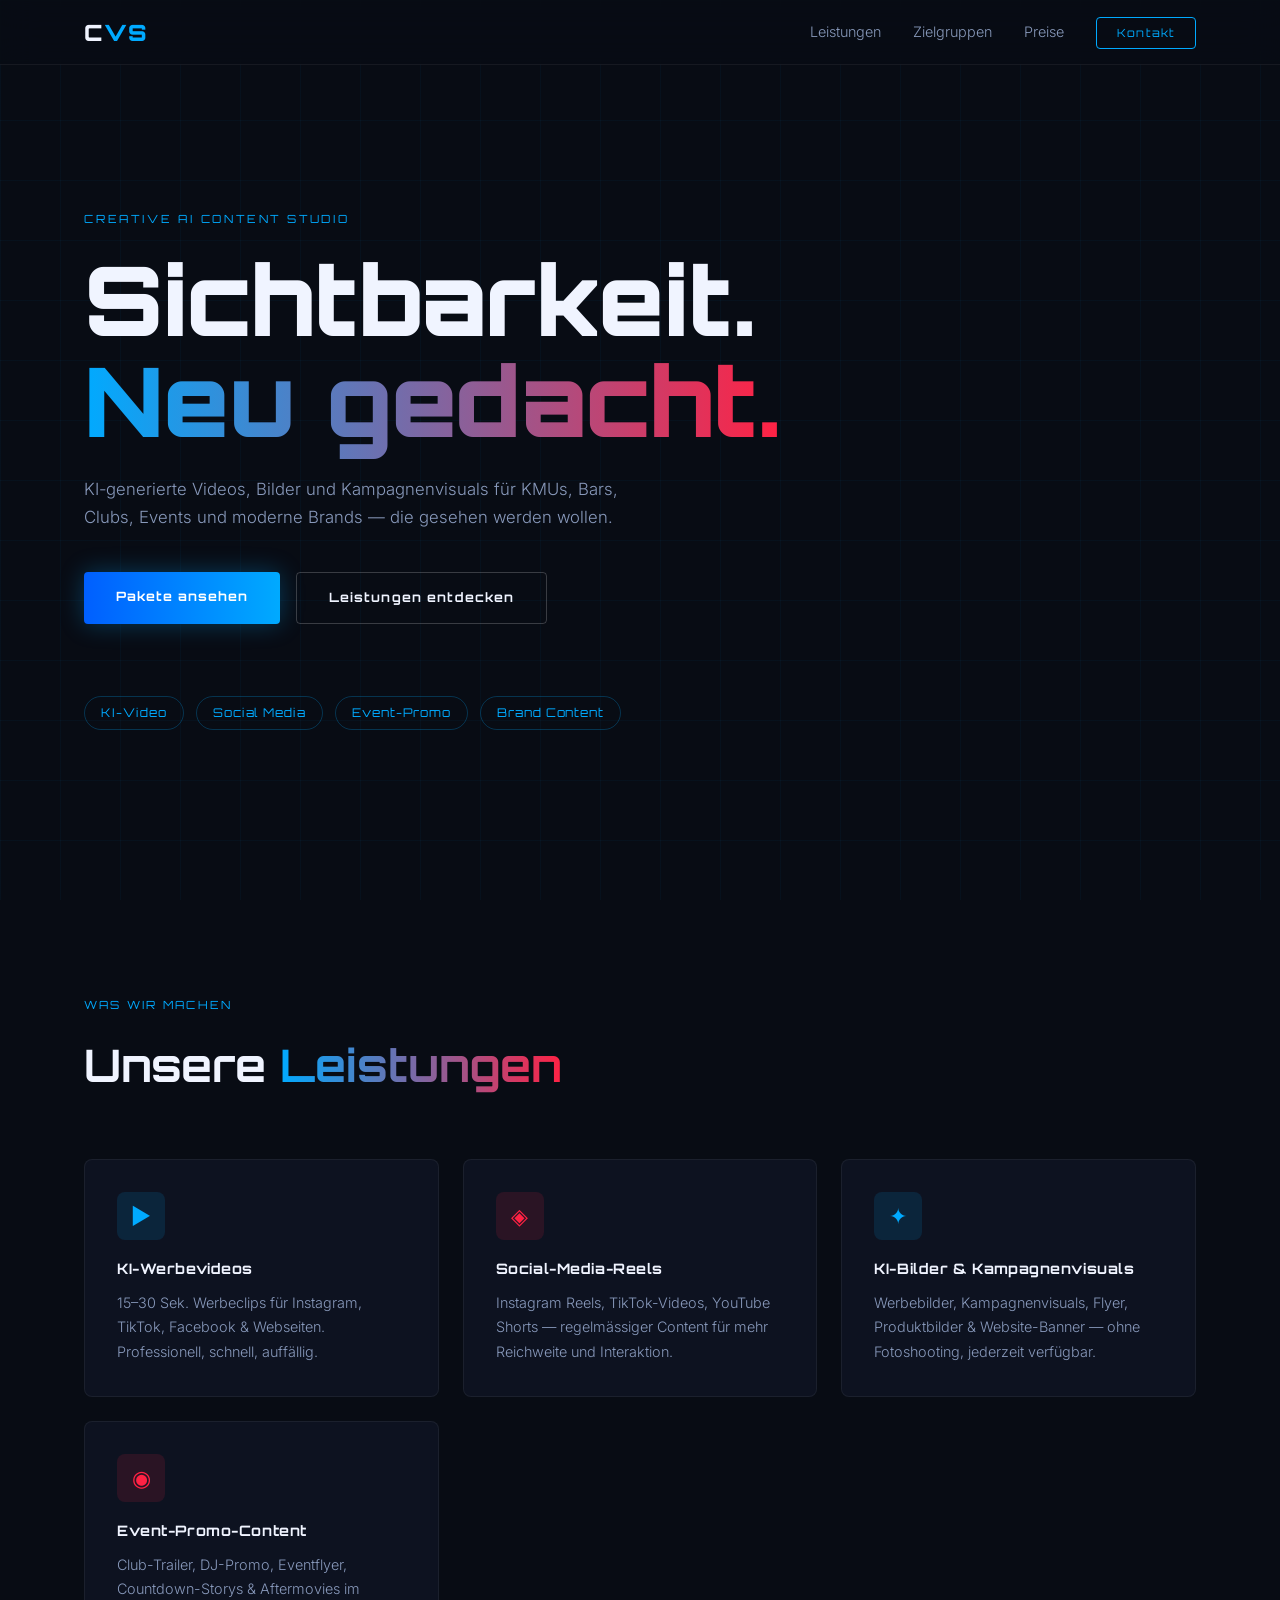
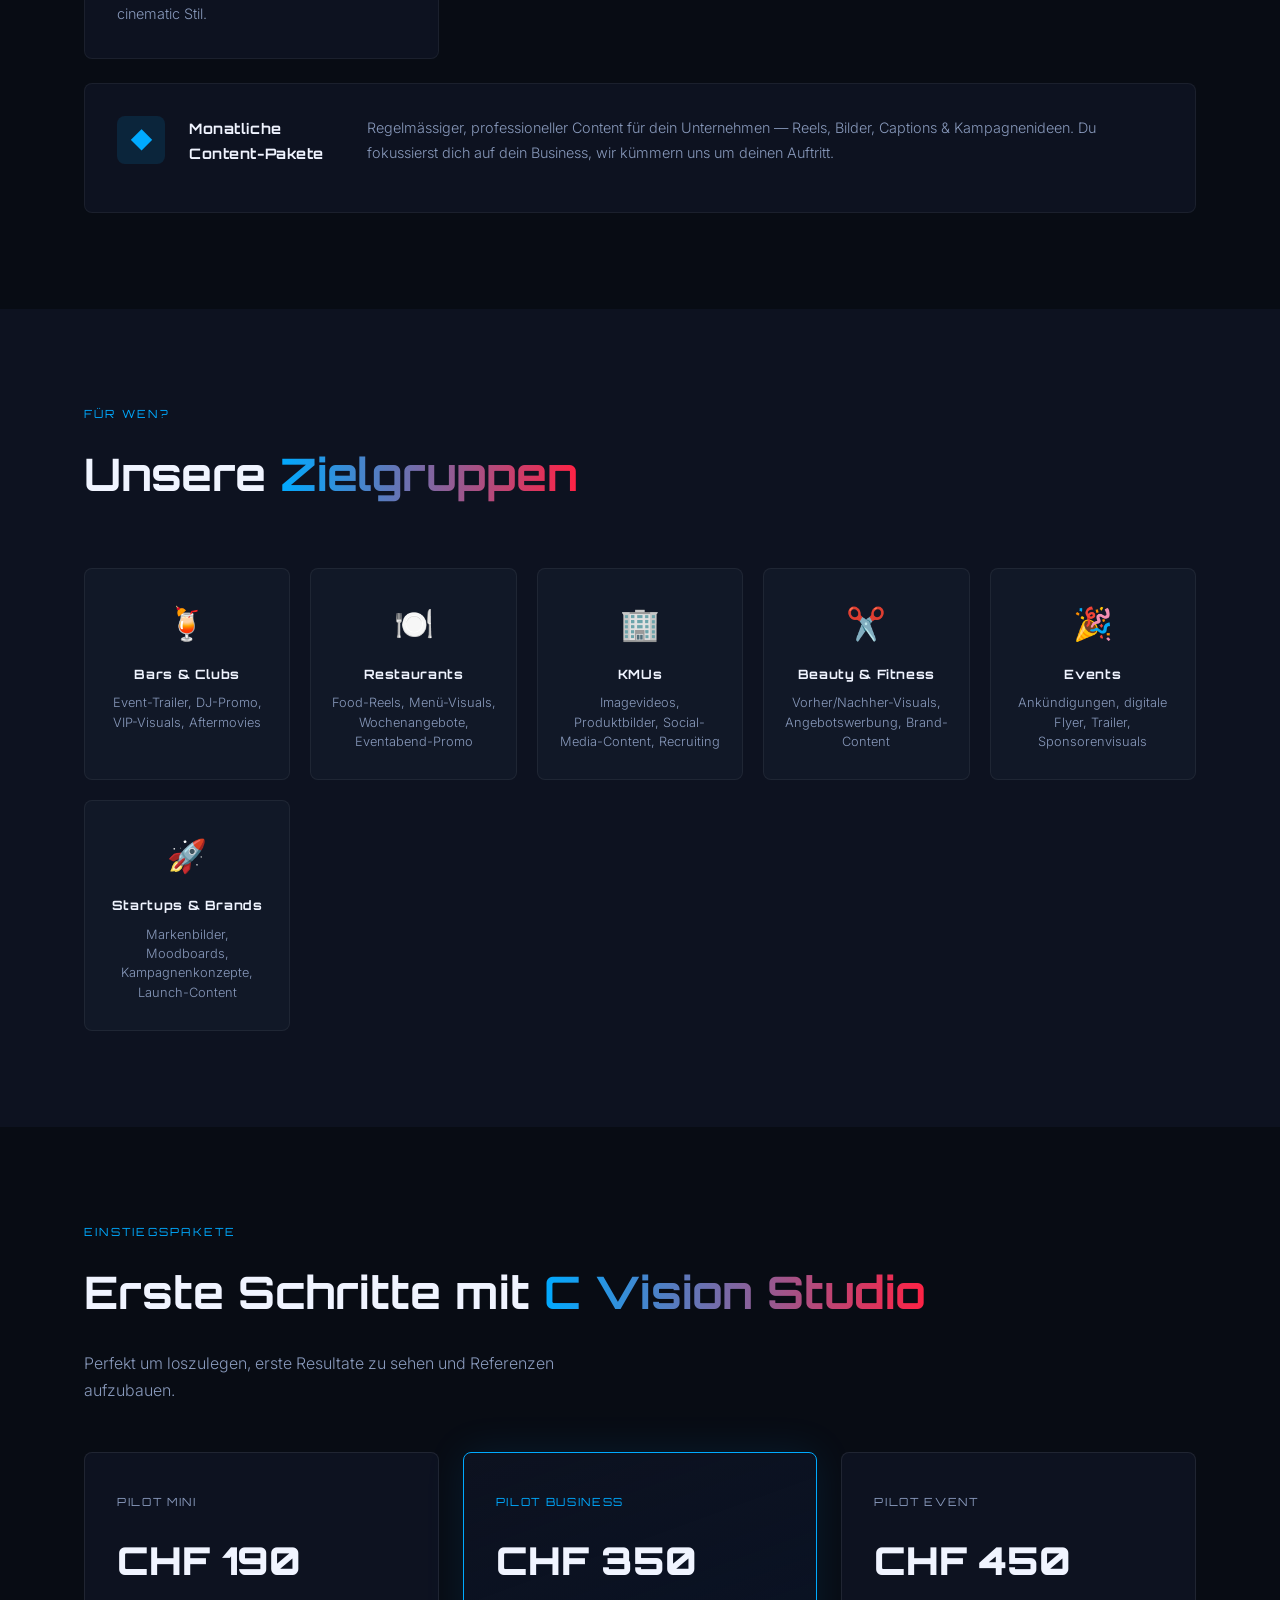
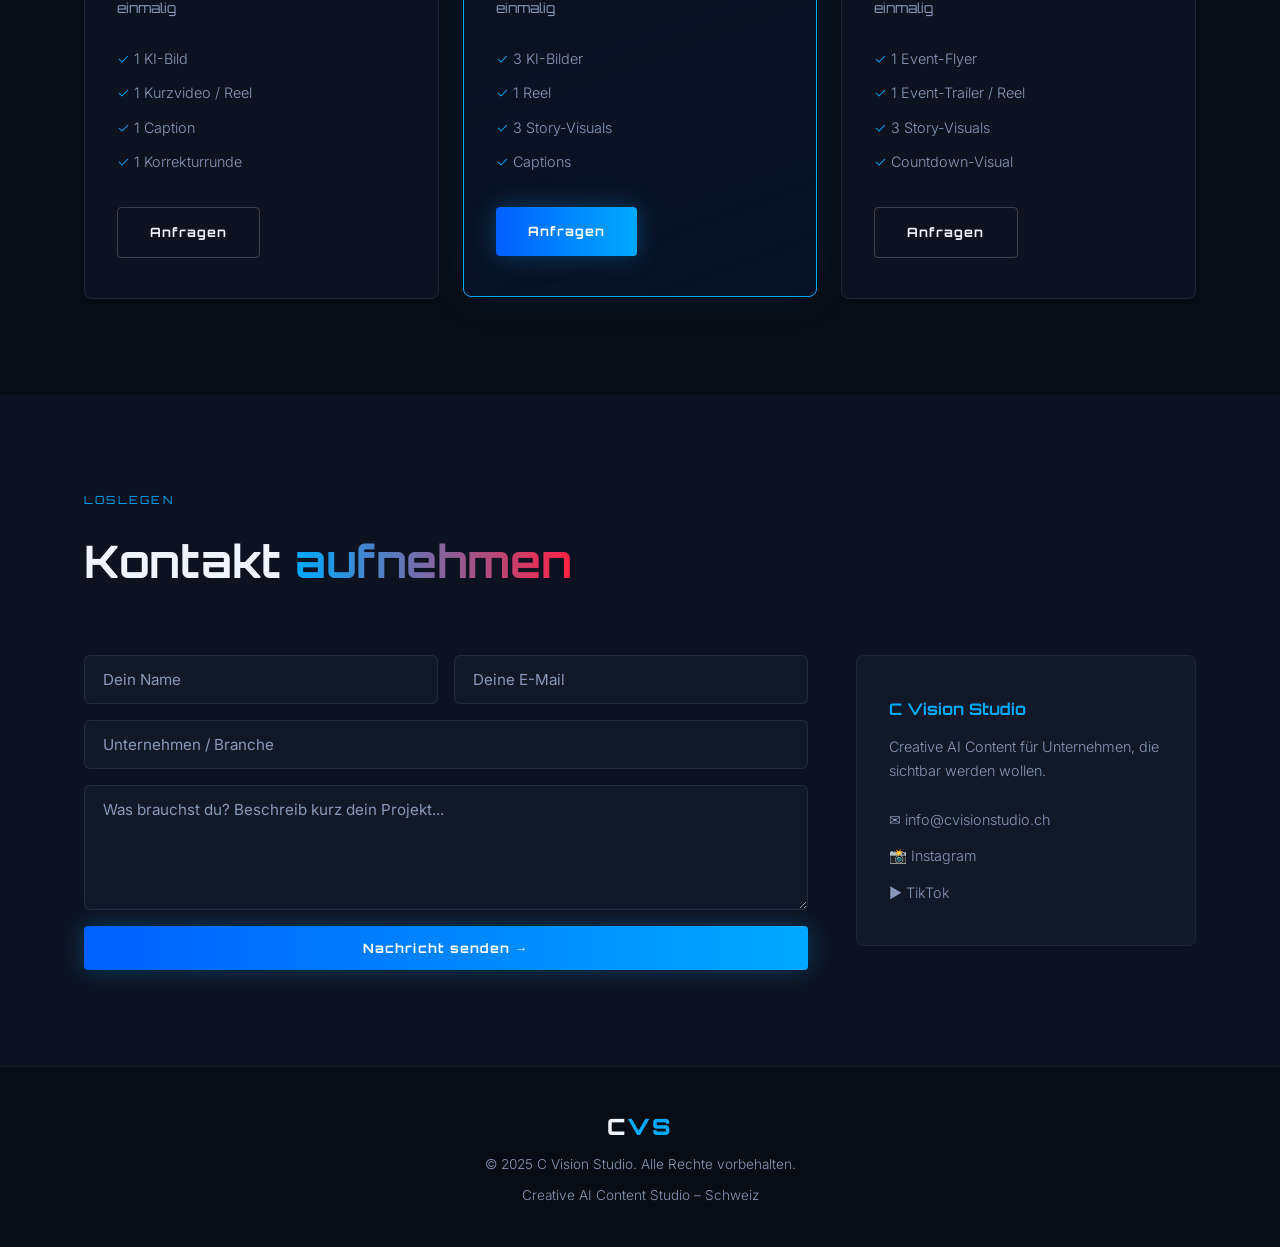
==== index.html @ dd986da6 "feat: vollstaendige Preis- und Leistungsseite hinzugefuegt" ====
<!DOCTYPE html>
<html lang="de">
<head>
  <meta charset="UTF-8" />
  <meta name="viewport" content="width=device-width, initial-scale=1.0" />
  <title>C Vision Studio – Creative AI Content</title>
  <link rel="preconnect" href="https://fonts.googleapis.com" />
  <link href="https://fonts.googleapis.com/css2?family=Orbitron:wght@400;700;900&family=Inter:wght@300;400;600&display=swap" rel="stylesheet" />
  <link rel="stylesheet" href="style.css" />
</head>
<body>

  <!-- NAV -->
  <nav class="nav">
    <div class="nav-inner">
      <a href="#" class="logo">C<span class="logo-accent">VS</span></a>
      <ul class="nav-links">
        <li><a href="#leistungen">Leistungen</a></li>
        <li><a href="#zielgruppen">Zielgruppen</a></li>
        <li><a href="preise.html">Preise</a></li>
        <li><a href="#kontakt" class="btn-nav">Kontakt</a></li>
      </ul>
      <button class="burger" id="burger">&#9776;</button>
    </div>
  </nav>

  <!-- HERO -->
  <section class="hero">
    <div class="hero-grid"></div>
    <div class="hero-content">
      <p class="hero-tag">Creative AI Content Studio</p>
      <h1 class="hero-title">
        Sichtbarkeit.<br />
        <span class="gradient-text">Neu gedacht.</span>
      </h1>
      <p class="hero-sub">
        KI-generierte Videos, Bilder und Kampagnenvisuals für KMUs, Bars, Clubs,
        Events und moderne Brands — die gesehen werden wollen.
      </p>
      <div class="hero-cta">
        <a href="#pakete" class="btn btn-primary">Pakete ansehen</a>
        <a href="#leistungen" class="btn btn-outline">Leistungen entdecken</a>
      </div>
    </div>
    <div class="hero-badges">
      <span class="badge">KI-Video</span>
      <span class="badge">Social Media</span>
      <span class="badge">Event-Promo</span>
      <span class="badge">Brand Content</span>
    </div>
  </section>

  <!-- LEISTUNGEN -->
  <section class="section" id="leistungen">
    <div class="container">
      <p class="section-tag">Was wir machen</p>
      <h2 class="section-title">Unsere <span class="gradient-text">Leistungen</span></h2>
      <div class="services-grid">

        <div class="card">
          <div class="card-icon icon-blue">▶</div>
          <h3>KI-Werbevideos</h3>
          <p>15–30 Sek. Werbeclips für Instagram, TikTok, Facebook & Webseiten. Professionell, schnell, auffällig.</p>
        </div>

        <div class="card">
          <div class="card-icon icon-red">◈</div>
          <h3>Social-Media-Reels</h3>
          <p>Instagram Reels, TikTok-Videos, YouTube Shorts — regelmässiger Content für mehr Reichweite und Interaktion.</p>
        </div>

        <div class="card">
          <div class="card-icon icon-blue">✦</div>
          <h3>KI-Bilder & Kampagnenvisuals</h3>
          <p>Werbebilder, Kampagnenvisuals, Flyer, Produktbilder & Website-Banner — ohne Fotoshooting, jederzeit verfügbar.</p>
        </div>

        <div class="card">
          <div class="card-icon icon-red">◉</div>
          <h3>Event-Promo-Content</h3>
          <p>Club-Trailer, DJ-Promo, Eventflyer, Countdown-Storys & Aftermovies im cinematic Stil.</p>
        </div>

        <div class="card card-wide">
          <div class="card-icon icon-blue">◆</div>
          <h3>Monatliche Content-Pakete</h3>
          <p>Regelmässiger, professioneller Content für dein Unternehmen — Reels, Bilder, Captions & Kampagnenideen. Du fokussierst dich auf dein Business, wir kümmern uns um deinen Auftritt.</p>
        </div>

      </div>
    </div>
  </section>

  <!-- ZIELGRUPPEN -->
  <section class="section section-dark" id="zielgruppen">
    <div class="container">
      <p class="section-tag">Für wen?</p>
      <h2 class="section-title">Unsere <span class="gradient-text">Zielgruppen</span></h2>
      <div class="target-grid">
        <div class="target-card">
          <span class="target-icon">🍹</span>
          <h4>Bars & Clubs</h4>
          <p>Event-Trailer, DJ-Promo, VIP-Visuals, Aftermovies</p>
        </div>
        <div class="target-card">
          <span class="target-icon">🍽️</span>
          <h4>Restaurants</h4>
          <p>Food-Reels, Menü-Visuals, Wochenangebote, Eventabend-Promo</p>
        </div>
        <div class="target-card">
          <span class="target-icon">🏢</span>
          <h4>KMUs</h4>
          <p>Imagevideos, Produktbilder, Social-Media-Content, Recruiting</p>
        </div>
        <div class="target-card">
          <span class="target-icon">✂️</span>
          <h4>Beauty & Fitness</h4>
          <p>Vorher/Nachher-Visuals, Angebotswerbung, Brand-Content</p>
        </div>
        <div class="target-card">
          <span class="target-icon">🎉</span>
          <h4>Events</h4>
          <p>Ankündigungen, digitale Flyer, Trailer, Sponsorenvisuals</p>
        </div>
        <div class="target-card">
          <span class="target-icon">🚀</span>
          <h4>Startups & Brands</h4>
          <p>Markenbilder, Moodboards, Kampagnenkonzepte, Launch-Content</p>
        </div>
      </div>
    </div>
  </section>

  <!-- PAKETE -->
  <section class="section" id="pakete">
    <div class="container">
      <p class="section-tag">Einstiegspakete</p>
      <h2 class="section-title">Erste Schritte mit <span class="gradient-text">C Vision Studio</span></h2>
      <p class="section-sub">Perfekt um loszulegen, erste Resultate zu sehen und Referenzen aufzubauen.</p>
      <div class="pricing-grid">

        <div class="pricing-card">
          <div class="pricing-tag">Pilot Mini</div>
          <div class="pricing-price">CHF 190<span>einmalig</span></div>
          <ul>
            <li>✓ 1 KI-Bild</li>
            <li>✓ 1 Kurzvideo / Reel</li>
            <li>✓ 1 Caption</li>
            <li>✓ 1 Korrekturrunde</li>
          </ul>
          <a href="#kontakt" class="btn btn-outline">Anfragen</a>
        </div>

        <div class="pricing-card pricing-featured">
          <div class="pricing-tag tag-accent">Pilot Business</div>
          <div class="pricing-price">CHF 350<span>einmalig</span></div>
          <ul>
            <li>✓ 3 KI-Bilder</li>
            <li>✓ 1 Reel</li>
            <li>✓ 3 Story-Visuals</li>
            <li>✓ Captions</li>
          </ul>
          <a href="#kontakt" class="btn btn-primary">Anfragen</a>
        </div>

        <div class="pricing-card">
          <div class="pricing-tag">Pilot Event</div>
          <div class="pricing-price">CHF 450<span>einmalig</span></div>
          <ul>
            <li>✓ 1 Event-Flyer</li>
            <li>✓ 1 Event-Trailer / Reel</li>
            <li>✓ 3 Story-Visuals</li>
            <li>✓ Countdown-Visual</li>
          </ul>
          <a href="#kontakt" class="btn btn-outline">Anfragen</a>
        </div>

      </div>
    </div>
  </section>

  <!-- KONTAKT -->
  <section class="section section-dark" id="kontakt">
    <div class="container">
      <p class="section-tag">Loslegen</p>
      <h2 class="section-title">Kontakt <span class="gradient-text">aufnehmen</span></h2>
      <div class="contact-box">
        <form class="contact-form" onsubmit="handleForm(event)">
          <div class="form-row">
            <input type="text" placeholder="Dein Name" required />
            <input type="email" placeholder="Deine E-Mail" required />
          </div>
          <input type="text" placeholder="Unternehmen / Branche" />
          <textarea placeholder="Was brauchst du? Beschreib kurz dein Projekt..." rows="5" required></textarea>
          <button type="submit" class="btn btn-primary">Nachricht senden →</button>
        </form>
        <div class="contact-info">
          <h4>C Vision Studio</h4>
          <p>Creative AI Content für Unternehmen, die sichtbar werden wollen.</p>
          <div class="contact-links">
            <a href="mailto:info@cvisionstudio.ch">✉ info@cvisionstudio.ch</a>
            <a href="#">📸 Instagram</a>
            <a href="#">▶ TikTok</a>
          </div>
        </div>
      </div>
    </div>
  </section>

  <!-- FOOTER -->
  <footer class="footer">
    <div class="container footer-inner">
      <span class="logo">C<span class="logo-accent">VS</span></span>
      <p>© 2025 C Vision Studio. Alle Rechte vorbehalten.</p>
      <p class="footer-sub">Creative AI Content Studio – Schweiz</p>
    </div>
  </footer>

  <script>
    // Mobile menu
    document.getElementById('burger').addEventListener('click', () => {
      document.querySelector('.nav-links').classList.toggle('open');
    });
    // Form
    function handleForm(e) {
      e.preventDefault();
      alert('Nachricht gesendet! Wir melden uns bald.');
      e.target.reset();
    }
    // Scroll reveal
    const observer = new IntersectionObserver((entries) => {
      entries.forEach(e => { if (e.isIntersecting) e.target.classList.add('visible'); });
    }, { threshold: 0.1 });
    document.querySelectorAll('.card, .target-card, .pricing-card').forEach(el => {
      el.classList.add('reveal');
      observer.observe(el);
    });
  </script>

</body>
</html>
---- style.css ----
/* ===========================
   C Vision Studio – style.css
   Futuristic | Blue/White + Black/Red
   =========================== */

*, *::before, *::after { box-sizing: border-box; margin: 0; padding: 0; }

:root {
  --blue:    #0af;
  --blue2:   #005fff;
  --red:     #ff2244;
  --red2:    #ff6600;
  --dark:    #080c14;
  --dark2:   #0d1220;
  --dark3:   #111827;
  --white:   #f0f4ff;
  --gray:    #8899bb;
  --font-display: 'Orbitron', sans-serif;
  --font-body:    'Inter', sans-serif;
}

html { scroll-behavior: smooth; }

body {
  background: var(--dark);
  color: var(--white);
  font-family: var(--font-body);
  font-weight: 300;
  line-height: 1.7;
  overflow-x: hidden;
}

/* ---- UTILITIES ---- */
.container { max-width: 1160px; margin: 0 auto; padding: 0 24px; }

.gradient-text {
  background: linear-gradient(90deg, var(--blue), var(--red));
  -webkit-background-clip: text;
  -webkit-text-fill-color: transparent;
  background-clip: text;
}

.section { padding: 96px 0; }
.section-dark { background: var(--dark2); }

.section-tag {
  font-family: var(--font-display);
  font-size: .7rem;
  letter-spacing: .2em;
  text-transform: uppercase;
  color: var(--blue);
  margin-bottom: 12px;
}

.section-title {
  font-family: var(--font-display);
  font-size: clamp(1.8rem, 4vw, 2.8rem);
  font-weight: 700;
  margin-bottom: 56px;
}

/* ---- BUTTONS ---- */
.btn {
  display: inline-block;
  padding: 14px 32px;
  border-radius: 4px;
  font-family: var(--font-display);
  font-size: .8rem;
  font-weight: 700;
  letter-spacing: .08em;
  text-decoration: none;
  transition: all .2s;
  cursor: pointer;
  border: none;
}

.btn-primary {
  background: linear-gradient(90deg, var(--blue2), var(--blue));
  color: #fff;
  box-shadow: 0 0 24px rgba(0,170,255,.3);
}
.btn-primary:hover { box-shadow: 0 0 40px rgba(0,170,255,.6); transform: translateY(-2px); }

.btn-outline {
  background: transparent;
  color: var(--white);
  border: 1px solid rgba(255,255,255,.2);
}
.btn-outline:hover { border-color: var(--blue); color: var(--blue); }

/* ---- NAV ---- */
.nav {
  position: fixed;
  top: 0; left: 0; right: 0;
  z-index: 100;
  background: rgba(8,12,20,.85);
  backdrop-filter: blur(16px);
  border-bottom: 1px solid rgba(255,255,255,.06);
}

.nav-inner {
  max-width: 1160px;
  margin: 0 auto;
  padding: 0 24px;
  height: 64px;
  display: flex;
  align-items: center;
  justify-content: space-between;
}

.logo {
  font-family: var(--font-display);
  font-size: 1.4rem;
  font-weight: 900;
  color: var(--white);
  text-decoration: none;
  letter-spacing: .1em;
}
.logo-accent { color: var(--blue); }

.nav-links {
  display: flex;
  gap: 32px;
  list-style: none;
  align-items: center;
}

.nav-links a {
  color: var(--gray);
  text-decoration: none;
  font-size: .9rem;
  transition: color .2s;
}
.nav-links a:hover { color: var(--white); }

.btn-nav {
  padding: 8px 20px;
  border: 1px solid var(--blue);
  border-radius: 4px;
  color: var(--blue) !important;
  font-family: var(--font-display);
  font-size: .7rem !important;
  letter-spacing: .1em;
}
.btn-nav:hover { background: var(--blue); color: var(--dark) !important; }

.burger {
  display: none;
  background: none;
  border: none;
  color: var(--white);
  font-size: 1.4rem;
  cursor: pointer;
}

/* ---- HERO ---- */
.hero {
  min-height: 100vh;
  display: flex;
  flex-direction: column;
  justify-content: center;
  padding: 120px 24px 80px;
  position: relative;
  overflow: hidden;
  max-width: 1160px;
  margin: 0 auto;
}

.hero-grid {
  position: fixed;
  inset: 0;
  background-image:
    linear-gradient(rgba(0,170,255,.04) 1px, transparent 1px),
    linear-gradient(90deg, rgba(0,170,255,.04) 1px, transparent 1px);
  background-size: 60px 60px;
  pointer-events: none;
  z-index: -1;
}

.hero-tag {
  font-family: var(--font-display);
  font-size: .7rem;
  letter-spacing: .25em;
  text-transform: uppercase;
  color: var(--blue);
  margin-bottom: 20px;
}

.hero-title {
  font-family: var(--font-display);
  font-size: clamp(2.8rem, 8vw, 6rem);
  font-weight: 900;
  line-height: 1.05;
  margin-bottom: 24px;
}

.hero-sub {
  max-width: 580px;
  color: var(--gray);
  font-size: 1.05rem;
  margin-bottom: 40px;
}

.hero-cta { display: flex; gap: 16px; flex-wrap: wrap; }

.hero-badges {
  display: flex;
  gap: 12px;
  flex-wrap: wrap;
  margin-top: 72px;
}

.badge {
  padding: 6px 16px;
  border: 1px solid rgba(0,170,255,.25);
  border-radius: 999px;
  font-size: .75rem;
  font-family: var(--font-display);
  color: var(--blue);
  letter-spacing: .08em;
}

/* ---- SERVICES ---- */
.services-grid {
  display: grid;
  grid-template-columns: repeat(auto-fit, minmax(300px, 1fr));
  gap: 24px;
}

.card {
  background: var(--dark2);
  border: 1px solid rgba(255,255,255,.06);
  border-radius: 8px;
  padding: 32px;
  transition: border-color .2s, transform .2s;
}
.card:hover { border-color: var(--blue); transform: translateY(-4px); }

.card-icon {
  font-size: 1.4rem;
  margin-bottom: 16px;
  width: 48px;
  height: 48px;
  display: flex;
  align-items: center;
  justify-content: center;
  border-radius: 8px;
}
.icon-blue { background: rgba(0,170,255,.12); color: var(--blue); }
.icon-red  { background: rgba(255,34,68,.12);  color: var(--red); }

.card h3 {
  font-family: var(--font-display);
  font-size: .9rem;
  font-weight: 700;
  margin-bottom: 10px;
  letter-spacing: .04em;
}
.card p { color: var(--gray); font-size: .9rem; }

.card-wide {
  grid-column: 1 / -1;
  display: flex;
  align-items: flex-start;
  gap: 24px;
}
.card-wide .card-icon { flex-shrink: 0; }
@media (max-width: 600px) { .card-wide { flex-direction: column; } }

/* ---- TARGETS ---- */
.target-grid {
  display: grid;
  grid-template-columns: repeat(auto-fit, minmax(180px, 1fr));
  gap: 20px;
}

.target-card {
  background: var(--dark3);
  border: 1px solid rgba(255,255,255,.06);
  border-radius: 8px;
  padding: 28px 20px;
  text-align: center;
  transition: border-color .2s, transform .2s;
}
.target-card:hover { border-color: var(--red); transform: translateY(-4px); }

.target-icon { font-size: 2rem; display: block; margin-bottom: 12px; }

.target-card h4 {
  font-family: var(--font-display);
  font-size: .8rem;
  font-weight: 700;
  margin-bottom: 8px;
  letter-spacing: .05em;
}
.target-card p { color: var(--gray); font-size: .8rem; line-height: 1.5; }

/* ---- PRICING ---- */
.pricing-grid {
  display: grid;
  grid-template-columns: repeat(auto-fit, minmax(280px, 1fr));
  gap: 24px;
  align-items: start;
}

.pricing-card {
  background: var(--dark2);
  border: 1px solid rgba(255,255,255,.08);
  border-radius: 8px;
  padding: 40px 32px;
  transition: transform .2s;
}
.pricing-card:hover { transform: translateY(-4px); }

.pricing-featured {
  border-color: var(--blue);
  background: linear-gradient(160deg, var(--dark2), rgba(0,95,255,.08));
  box-shadow: 0 0 40px rgba(0,170,255,.1);
}

.pricing-tag {
  font-family: var(--font-display);
  font-size: .7rem;
  letter-spacing: .15em;
  text-transform: uppercase;
  color: var(--gray);
  margin-bottom: 16px;
}
.tag-accent { color: var(--blue); }

.pricing-price {
  font-family: var(--font-display);
  font-size: 2.4rem;
  font-weight: 900;
  margin-bottom: 28px;
  color: var(--white);
}
.pricing-price span { font-size: .85rem; color: var(--gray); font-weight: 300; display: block; margin-top: 2px; }

.section-sub { color: var(--gray); font-size: 1rem; margin-top: -36px; margin-bottom: 48px; max-width: 520px; }

.pricing-card ul {
  list-style: none;
  margin-bottom: 32px;
  display: flex;
  flex-direction: column;
  gap: 10px;
}
.pricing-card ul li { font-size: .9rem; color: var(--gray); }
.pricing-card ul li::first-letter { color: var(--blue); }

/* ---- CONTACT ---- */
.contact-box {
  display: grid;
  grid-template-columns: 1fr 340px;
  gap: 48px;
  align-items: start;
}

.contact-form { display: flex; flex-direction: column; gap: 16px; }

.form-row { display: grid; grid-template-columns: 1fr 1fr; gap: 16px; }

.contact-form input,
.contact-form textarea {
  background: var(--dark3);
  border: 1px solid rgba(255,255,255,.08);
  border-radius: 6px;
  padding: 14px 18px;
  color: var(--white);
  font-family: var(--font-body);
  font-size: .95rem;
  outline: none;
  transition: border-color .2s;
  resize: vertical;
}
.contact-form input:focus,
.contact-form textarea:focus { border-color: var(--blue); }
.contact-form input::placeholder,
.contact-form textarea::placeholder { color: var(--gray); }

.contact-info { padding: 40px 32px; background: var(--dark3); border-radius: 8px; border: 1px solid rgba(255,255,255,.06); }
.contact-info h4 { font-family: var(--font-display); font-size: 1rem; margin-bottom: 12px; color: var(--blue); }
.contact-info p { color: var(--gray); font-size: .9rem; margin-bottom: 24px; }

.contact-links { display: flex; flex-direction: column; gap: 12px; }
.contact-links a {
  color: var(--gray);
  text-decoration: none;
  font-size: .9rem;
  transition: color .2s;
}
.contact-links a:hover { color: var(--blue); }

/* ---- FOOTER ---- */
.footer {
  border-top: 1px solid rgba(255,255,255,.06);
  padding: 40px 24px;
  text-align: center;
}
.footer-inner { display: flex; flex-direction: column; align-items: center; gap: 8px; }
.footer p { color: var(--gray); font-size: .85rem; }
.footer-sub { font-size: .75rem; color: rgba(136,153,187,.5); }

/* ---- REVEAL ANIMATION ---- */
.reveal { opacity: 0; transform: translateY(24px); transition: opacity .5s, transform .5s; }
.reveal.visible { opacity: 1; transform: none; }

/* ---- RESPONSIVE ---- */
@media (max-width: 768px) {
  .nav-links {
    display: none;
    position: absolute;
    top: 64px; left: 0; right: 0;
    background: var(--dark2);
    flex-direction: column;
    padding: 24px;
    gap: 20px;
    border-bottom: 1px solid rgba(255,255,255,.06);
  }
  .nav-links.open { display: flex; }
  .burger { display: block; }
  .contact-box { grid-template-columns: 1fr; }
  .form-row { grid-template-columns: 1fr; }
  .hero-cta { flex-direction: column; }
}
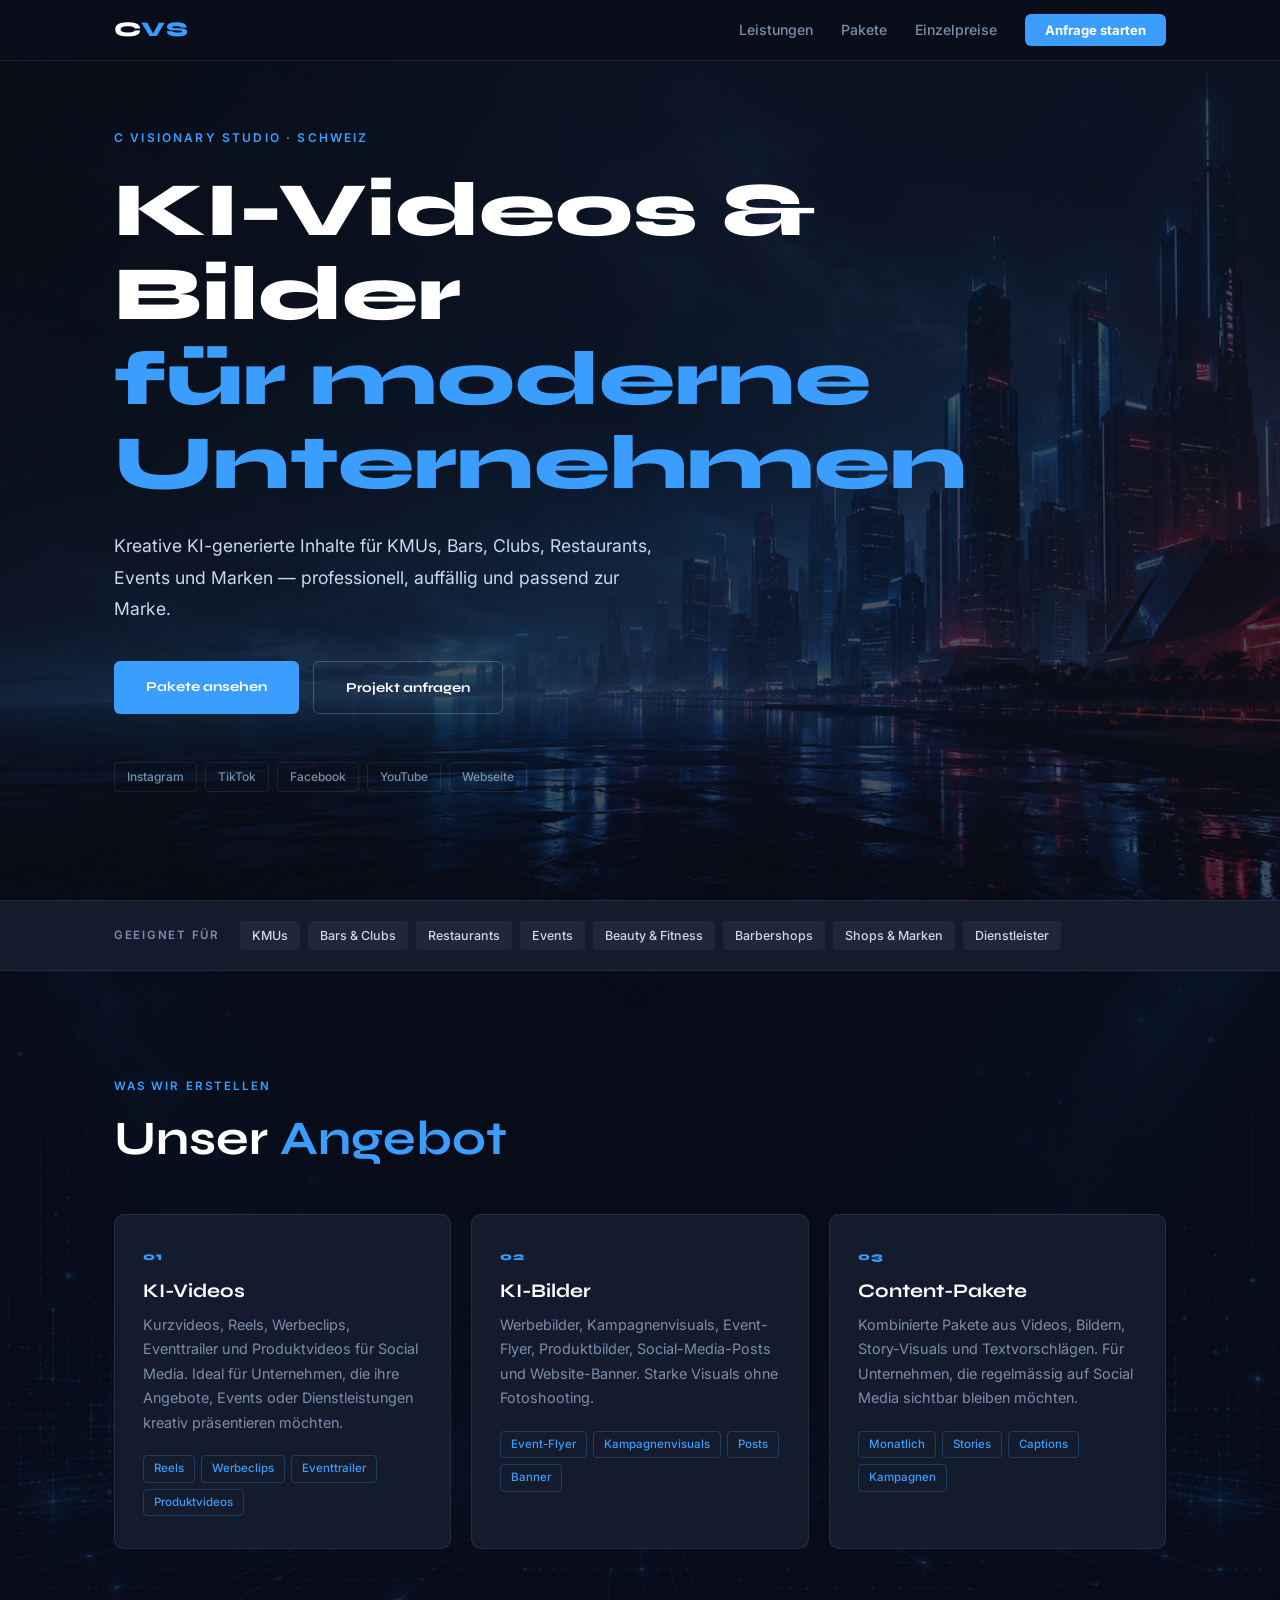
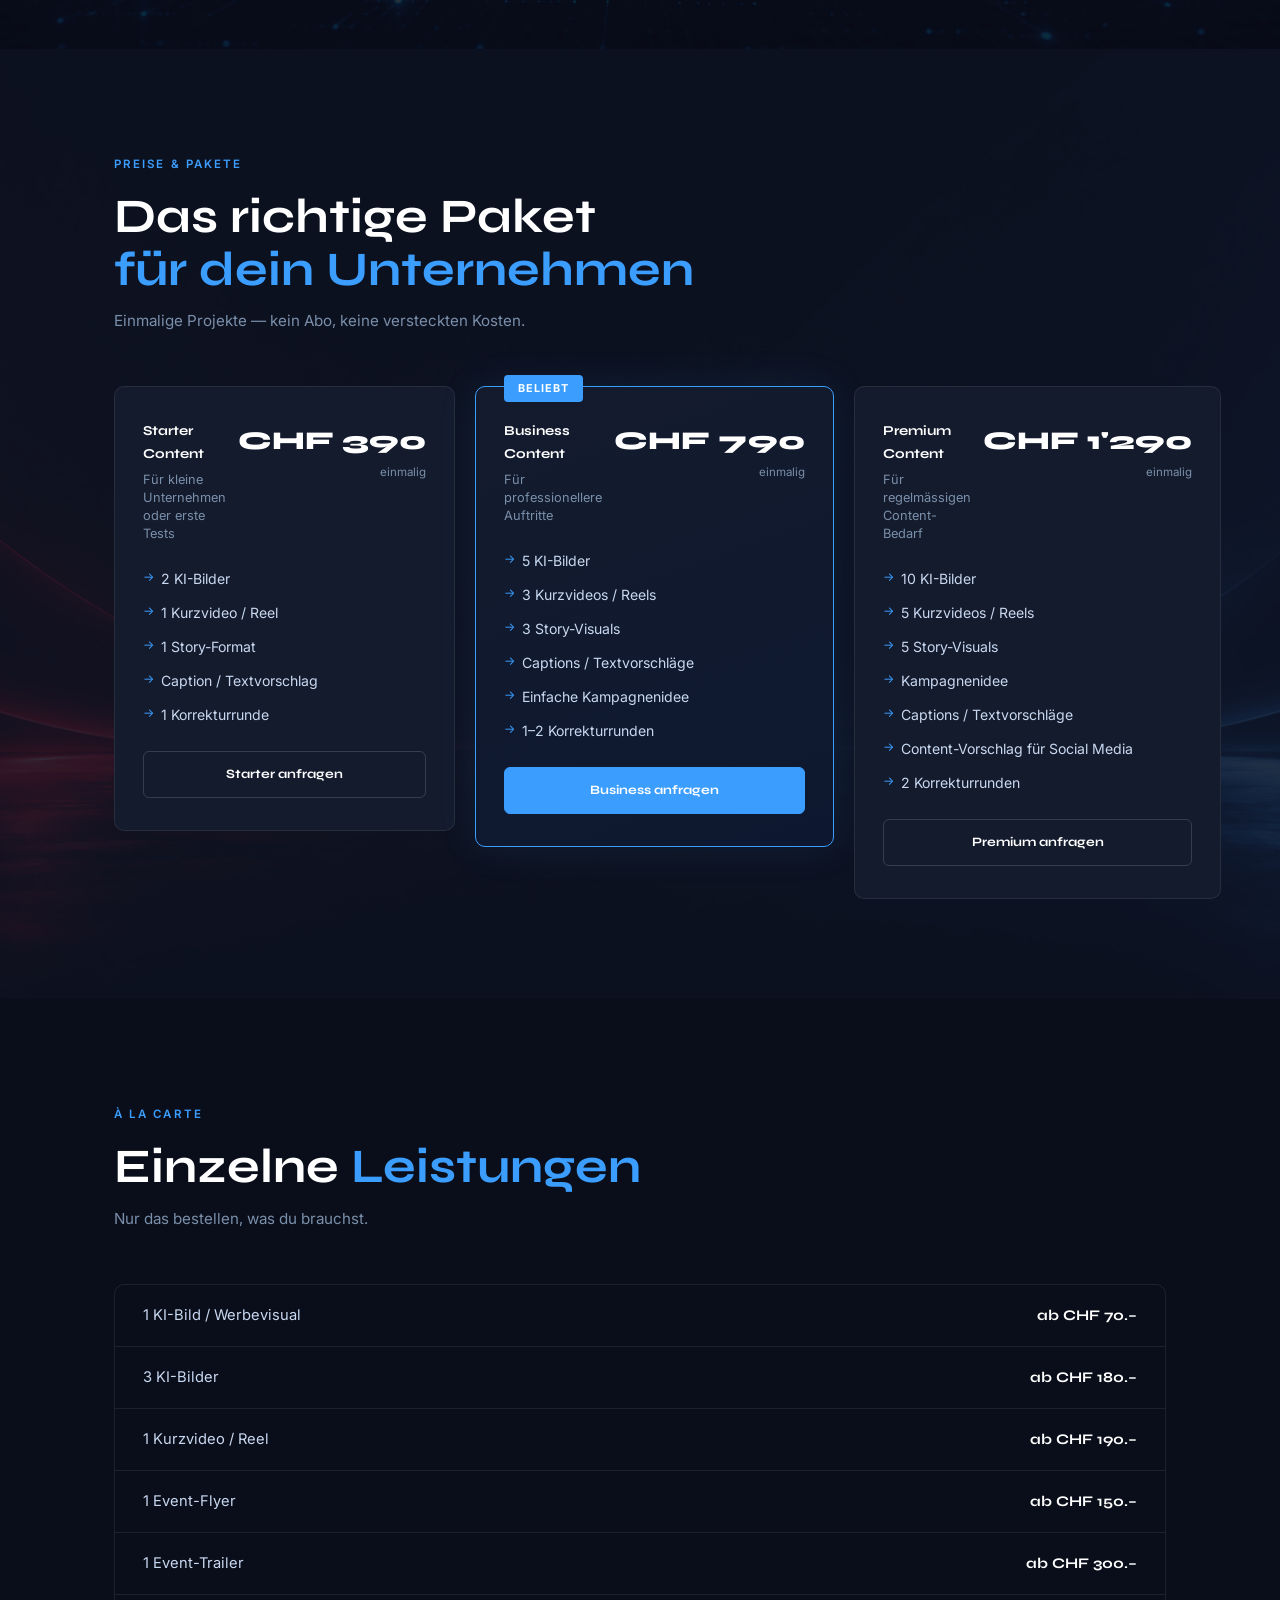
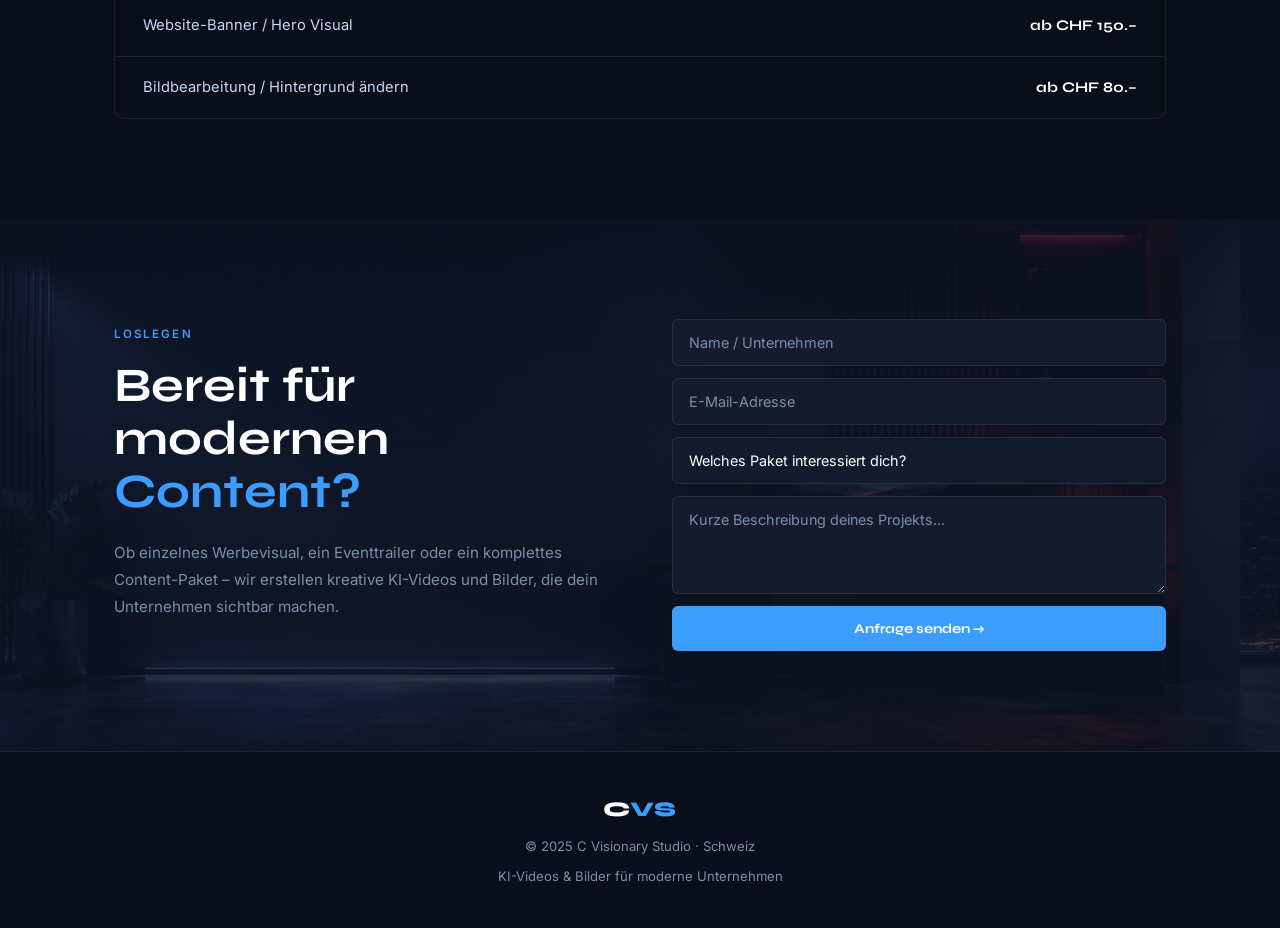
==== commit 91668463: "redesign: komplette Homepage neu gestaltet, Fokus auf Preise" ====
--- a/index.html
+++ b/index.html
@@ -3,9 +3,9 @@
 <head>
   <meta charset="UTF-8" />
   <meta name="viewport" content="width=device-width, initial-scale=1.0" />
-  <title>C Vision Studio – Creative AI Content</title>
+  <title>C Visionary Studio – KI-Videos & Bilder</title>
   <link rel="preconnect" href="https://fonts.googleapis.com" />
-  <link href="https://fonts.googleapis.com/css2?family=Orbitron:wght@400;700;900&family=Inter:wght@300;400;600&display=swap" rel="stylesheet" />
+  <link href="https://fonts.googleapis.com/css2?family=Syne:wght@400;700;800&family=Inter:wght@300;400;500;600&display=swap" rel="stylesheet" />
   <link rel="stylesheet" href="style.css" />
 </head>
 <body>
@@ -13,12 +13,12 @@
   <!-- NAV -->
   <nav class="nav">
     <div class="nav-inner">
-      <a href="#" class="logo">C<span class="logo-accent">VS</span></a>
+      <a href="#" class="logo">C<span>VS</span></a>
       <ul class="nav-links">
         <li><a href="#leistungen">Leistungen</a></li>
-        <li><a href="#zielgruppen">Zielgruppen</a></li>
-        <li><a href="preise.html">Preise</a></li>
-        <li><a href="#kontakt" class="btn-nav">Kontakt</a></li>
+        <li><a href="#pakete">Pakete</a></li>
+        <li><a href="#einzeln">Einzelpreise</a></li>
+        <li><a href="#kontakt" class="nav-cta">Anfrage starten</a></li>
       </ul>
       <button class="burger" id="burger">&#9776;</button>
     </div>
@@ -26,183 +26,185 @@
 
   <!-- HERO -->
   <section class="hero">
-    <div class="hero-grid"></div>
-    <div class="hero-content">
-      <p class="hero-tag">Creative AI Content Studio</p>
-      <h1 class="hero-title">
-        Sichtbarkeit.<br />
-        <span class="gradient-text">Neu gedacht.</span>
-      </h1>
-      <p class="hero-sub">
-        KI-generierte Videos, Bilder und Kampagnenvisuals für KMUs, Bars, Clubs,
-        Events und moderne Brands — die gesehen werden wollen.
+    <div class="hero-bg">
+      <img src="images/Hero.png" alt="" />
+    </div>
+    <div class="container">
+      <div class="hero-label">C Visionary Studio · Schweiz</div>
+      <h1>KI-Videos & Bilder<br><span>für moderne Unternehmen</span></h1>
+      <p class="hero-text">
+        Kreative KI-generierte Inhalte für KMUs, Bars, Clubs, Restaurants, Events und Marken —
+        professionell, auffällig und passend zur Marke.
       </p>
-      <div class="hero-cta">
-        <a href="#pakete" class="btn btn-primary">Pakete ansehen</a>
-        <a href="#leistungen" class="btn btn-outline">Leistungen entdecken</a>
-      </div>
-    </div>
-    <div class="hero-badges">
-      <span class="badge">KI-Video</span>
-      <span class="badge">Social Media</span>
-      <span class="badge">Event-Promo</span>
-      <span class="badge">Brand Content</span>
-    </div>
-  </section>
+      <div class="hero-actions">
+        <a href="#pakete" class="btn-primary">Pakete ansehen</a>
+        <a href="#kontakt" class="btn-ghost">Projekt anfragen</a>
+      </div>
+      <div class="hero-platforms">
+        <span>Instagram</span><span>TikTok</span><span>Facebook</span><span>YouTube</span><span>Webseite</span>
+      </div>
+    </div>
+  </section>
+
+  <!-- FÜR WEN -->
+  <div class="for-who">
+    <div class="container">
+      <span class="fw-label">Geeignet für</span>
+      <div class="fw-tags">
+        <span>KMUs</span><span>Bars & Clubs</span><span>Restaurants</span><span>Events</span>
+        <span>Beauty & Fitness</span><span>Barbershops</span><span>Shops & Marken</span><span>Dienstleister</span>
+      </div>
+    </div>
+  </div>
 
   <!-- LEISTUNGEN -->
   <section class="section" id="leistungen">
-    <div class="container">
-      <p class="section-tag">Was wir machen</p>
-      <h2 class="section-title">Unsere <span class="gradient-text">Leistungen</span></h2>
-      <div class="services-grid">
-
-        <div class="card">
-          <div class="card-icon icon-blue">▶</div>
-          <h3>KI-Werbevideos</h3>
-          <p>15–30 Sek. Werbeclips für Instagram, TikTok, Facebook & Webseiten. Professionell, schnell, auffällig.</p>
-        </div>
-
-        <div class="card">
-          <div class="card-icon icon-red">◈</div>
-          <h3>Social-Media-Reels</h3>
-          <p>Instagram Reels, TikTok-Videos, YouTube Shorts — regelmässiger Content für mehr Reichweite und Interaktion.</p>
-        </div>
-
-        <div class="card">
-          <div class="card-icon icon-blue">✦</div>
-          <h3>KI-Bilder & Kampagnenvisuals</h3>
-          <p>Werbebilder, Kampagnenvisuals, Flyer, Produktbilder & Website-Banner — ohne Fotoshooting, jederzeit verfügbar.</p>
-        </div>
-
-        <div class="card">
-          <div class="card-icon icon-red">◉</div>
-          <h3>Event-Promo-Content</h3>
-          <p>Club-Trailer, DJ-Promo, Eventflyer, Countdown-Storys & Aftermovies im cinematic Stil.</p>
-        </div>
-
-        <div class="card card-wide">
-          <div class="card-icon icon-blue">◆</div>
-          <h3>Monatliche Content-Pakete</h3>
-          <p>Regelmässiger, professioneller Content für dein Unternehmen — Reels, Bilder, Captions & Kampagnenideen. Du fokussierst dich auf dein Business, wir kümmern uns um deinen Auftritt.</p>
-        </div>
-
-      </div>
-    </div>
-  </section>
-
-  <!-- ZIELGRUPPEN -->
-  <section class="section section-dark" id="zielgruppen">
-    <div class="container">
-      <p class="section-tag">Für wen?</p>
-      <h2 class="section-title">Unsere <span class="gradient-text">Zielgruppen</span></h2>
-      <div class="target-grid">
-        <div class="target-card">
-          <span class="target-icon">🍹</span>
-          <h4>Bars & Clubs</h4>
-          <p>Event-Trailer, DJ-Promo, VIP-Visuals, Aftermovies</p>
-        </div>
-        <div class="target-card">
-          <span class="target-icon">🍽️</span>
-          <h4>Restaurants</h4>
-          <p>Food-Reels, Menü-Visuals, Wochenangebote, Eventabend-Promo</p>
-        </div>
-        <div class="target-card">
-          <span class="target-icon">🏢</span>
-          <h4>KMUs</h4>
-          <p>Imagevideos, Produktbilder, Social-Media-Content, Recruiting</p>
-        </div>
-        <div class="target-card">
-          <span class="target-icon">✂️</span>
-          <h4>Beauty & Fitness</h4>
-          <p>Vorher/Nachher-Visuals, Angebotswerbung, Brand-Content</p>
-        </div>
-        <div class="target-card">
-          <span class="target-icon">🎉</span>
-          <h4>Events</h4>
-          <p>Ankündigungen, digitale Flyer, Trailer, Sponsorenvisuals</p>
-        </div>
-        <div class="target-card">
-          <span class="target-icon">🚀</span>
-          <h4>Startups & Brands</h4>
-          <p>Markenbilder, Moodboards, Kampagnenkonzepte, Launch-Content</p>
-        </div>
+    <div class="hero-bg dim"><img src="images/Leistungen.png" alt="" /></div>
+    <div class="container">
+      <div class="s-label">Was wir erstellen</div>
+      <h2>Unser <span class="hl">Angebot</span></h2>
+      <div class="leist-grid">
+
+        <div class="leist-card">
+          <div class="leist-num">01</div>
+          <h3>KI-Videos</h3>
+          <p>Kurzvideos, Reels, Werbeclips, Eventtrailer und Produktvideos für Social Media. Ideal für Unternehmen, die ihre Angebote, Events oder Dienstleistungen kreativ präsentieren möchten.</p>
+          <div class="leist-tags"><span>Reels</span><span>Werbeclips</span><span>Eventtrailer</span><span>Produktvideos</span></div>
+        </div>
+
+        <div class="leist-card">
+          <div class="leist-num">02</div>
+          <h3>KI-Bilder</h3>
+          <p>Werbebilder, Kampagnenvisuals, Event-Flyer, Produktbilder, Social-Media-Posts und Website-Banner. Starke Visuals ohne Fotoshooting.</p>
+          <div class="leist-tags"><span>Event-Flyer</span><span>Kampagnenvisuals</span><span>Posts</span><span>Banner</span></div>
+        </div>
+
+        <div class="leist-card">
+          <div class="leist-num">03</div>
+          <h3>Content-Pakete</h3>
+          <p>Kombinierte Pakete aus Videos, Bildern, Story-Visuals und Textvorschlägen. Für Unternehmen, die regelmässig auf Social Media sichtbar bleiben möchten.</p>
+          <div class="leist-tags"><span>Monatlich</span><span>Stories</span><span>Captions</span><span>Kampagnen</span></div>
+        </div>
+
       </div>
     </div>
   </section>
 
   <!-- PAKETE -->
-  <section class="section" id="pakete">
-    <div class="container">
-      <p class="section-tag">Einstiegspakete</p>
-      <h2 class="section-title">Erste Schritte mit <span class="gradient-text">C Vision Studio</span></h2>
-      <p class="section-sub">Perfekt um loszulegen, erste Resultate zu sehen und Referenzen aufzubauen.</p>
-      <div class="pricing-grid">
-
-        <div class="pricing-card">
-          <div class="pricing-tag">Pilot Mini</div>
-          <div class="pricing-price">CHF 190<span>einmalig</span></div>
+  <section class="section bg-alt" id="pakete">
+    <div class="hero-bg dim"><img src="images/Pakete.png" alt="" /></div>
+    <div class="container">
+      <div class="s-label">Preise & Pakete</div>
+      <h2>Das richtige Paket<br><span class="hl">für dein Unternehmen</span></h2>
+      <p class="s-sub">Einmalige Projekte — kein Abo, keine versteckten Kosten.</p>
+
+      <div class="pkg-grid">
+
+        <div class="pkg-card">
+          <div class="pkg-top">
+            <div>
+              <div class="pkg-name">Starter Content</div>
+              <div class="pkg-for">Für kleine Unternehmen oder erste Tests</div>
+            </div>
+            <div class="pkg-price">CHF 390<span>einmalig</span></div>
+          </div>
           <ul>
-            <li>✓ 1 KI-Bild</li>
-            <li>✓ 1 Kurzvideo / Reel</li>
-            <li>✓ 1 Caption</li>
-            <li>✓ 1 Korrekturrunde</li>
+            <li>2 KI-Bilder</li>
+            <li>1 Kurzvideo / Reel</li>
+            <li>1 Story-Format</li>
+            <li>Caption / Textvorschlag</li>
+            <li>1 Korrekturrunde</li>
           </ul>
-          <a href="#kontakt" class="btn btn-outline">Anfragen</a>
-        </div>
-
-        <div class="pricing-card pricing-featured">
-          <div class="pricing-tag tag-accent">Pilot Business</div>
-          <div class="pricing-price">CHF 350<span>einmalig</span></div>
+          <a href="#kontakt" class="pkg-btn">Starter anfragen</a>
+        </div>
+
+        <div class="pkg-card pkg-highlight">
+          <div class="pkg-popular">Beliebt</div>
+          <div class="pkg-top">
+            <div>
+              <div class="pkg-name">Business Content</div>
+              <div class="pkg-for">Für professionellere Auftritte</div>
+            </div>
+            <div class="pkg-price">CHF 790<span>einmalig</span></div>
+          </div>
           <ul>
-            <li>✓ 3 KI-Bilder</li>
-            <li>✓ 1 Reel</li>
-            <li>✓ 3 Story-Visuals</li>
-            <li>✓ Captions</li>
+            <li>5 KI-Bilder</li>
+            <li>3 Kurzvideos / Reels</li>
+            <li>3 Story-Visuals</li>
+            <li>Captions / Textvorschläge</li>
+            <li>Einfache Kampagnenidee</li>
+            <li>1–2 Korrekturrunden</li>
           </ul>
-          <a href="#kontakt" class="btn btn-primary">Anfragen</a>
-        </div>
-
-        <div class="pricing-card">
-          <div class="pricing-tag">Pilot Event</div>
-          <div class="pricing-price">CHF 450<span>einmalig</span></div>
+          <a href="#kontakt" class="pkg-btn pkg-btn-filled">Business anfragen</a>
+        </div>
+
+        <div class="pkg-card">
+          <div class="pkg-top">
+            <div>
+              <div class="pkg-name">Premium Content</div>
+              <div class="pkg-for">Für regelmässigen Content-Bedarf</div>
+            </div>
+            <div class="pkg-price">CHF 1'290<span>einmalig</span></div>
+          </div>
           <ul>
-            <li>✓ 1 Event-Flyer</li>
-            <li>✓ 1 Event-Trailer / Reel</li>
-            <li>✓ 3 Story-Visuals</li>
-            <li>✓ Countdown-Visual</li>
+            <li>10 KI-Bilder</li>
+            <li>5 Kurzvideos / Reels</li>
+            <li>5 Story-Visuals</li>
+            <li>Kampagnenidee</li>
+            <li>Captions / Textvorschläge</li>
+            <li>Content-Vorschlag für Social Media</li>
+            <li>2 Korrekturrunden</li>
           </ul>
-          <a href="#kontakt" class="btn btn-outline">Anfragen</a>
-        </div>
-
+          <a href="#kontakt" class="pkg-btn">Premium anfragen</a>
+        </div>
+
+      </div>
+    </div>
+  </section>
+
+  <!-- EINZELPREISE -->
+  <section class="section" id="einzeln">
+    <div class="container">
+      <div class="s-label">À la carte</div>
+      <h2>Einzelne <span class="hl">Leistungen</span></h2>
+      <p class="s-sub">Nur das bestellen, was du brauchst.</p>
+
+      <div class="price-list">
+        <div class="price-row"><span>1 KI-Bild / Werbevisual</span><span>ab CHF 70.–</span></div>
+        <div class="price-row"><span>3 KI-Bilder</span><span>ab CHF 180.–</span></div>
+        <div class="price-row"><span>1 Kurzvideo / Reel</span><span>ab CHF 190.–</span></div>
+        <div class="price-row"><span>1 Event-Flyer</span><span>ab CHF 150.–</span></div>
+        <div class="price-row"><span>1 Event-Trailer</span><span>ab CHF 300.–</span></div>
+        <div class="price-row"><span>Website-Banner / Hero Visual</span><span>ab CHF 150.–</span></div>
+        <div class="price-row"><span>Bildbearbeitung / Hintergrund ändern</span><span>ab CHF 80.–</span></div>
       </div>
     </div>
   </section>
 
   <!-- KONTAKT -->
-  <section class="section section-dark" id="kontakt">
-    <div class="container">
-      <p class="section-tag">Loslegen</p>
-      <h2 class="section-title">Kontakt <span class="gradient-text">aufnehmen</span></h2>
-      <div class="contact-box">
-        <form class="contact-form" onsubmit="handleForm(event)">
-          <div class="form-row">
-            <input type="text" placeholder="Dein Name" required />
-            <input type="email" placeholder="Deine E-Mail" required />
-          </div>
-          <input type="text" placeholder="Unternehmen / Branche" />
-          <textarea placeholder="Was brauchst du? Beschreib kurz dein Projekt..." rows="5" required></textarea>
-          <button type="submit" class="btn btn-primary">Nachricht senden →</button>
+  <section class="section bg-alt" id="kontakt">
+    <div class="hero-bg dim"><img src="images/CTA.png" alt="" /></div>
+    <div class="container">
+      <div class="cta-box">
+        <div class="cta-text">
+          <div class="s-label">Loslegen</div>
+          <h2>Bereit für modernen <span class="hl">Content?</span></h2>
+          <p>Ob einzelnes Werbevisual, ein Eventtrailer oder ein komplettes Content-Paket – wir erstellen kreative KI-Videos und Bilder, die dein Unternehmen sichtbar machen.</p>
+        </div>
+        <form class="cta-form" onsubmit="handleForm(event)">
+          <input type="text" placeholder="Name / Unternehmen" required />
+          <input type="email" placeholder="E-Mail-Adresse" required />
+          <select>
+            <option value="" disabled selected>Welches Paket interessiert dich?</option>
+            <option>Starter Content – CHF 390.–</option>
+            <option>Business Content – CHF 790.–</option>
+            <option>Premium Content – CHF 1'290.–</option>
+            <option>Einzelne Leistung</option>
+            <option>Noch nicht sicher</option>
+          </select>
+          <textarea placeholder="Kurze Beschreibung deines Projekts..." rows="4"></textarea>
+          <button type="submit" class="btn-primary full">Anfrage senden →</button>
         </form>
-        <div class="contact-info">
-          <h4>C Vision Studio</h4>
-          <p>Creative AI Content für Unternehmen, die sichtbar werden wollen.</p>
-          <div class="contact-links">
-            <a href="mailto:info@cvisionstudio.ch">✉ info@cvisionstudio.ch</a>
-            <a href="#">📸 Instagram</a>
-            <a href="#">▶ TikTok</a>
-          </div>
-        </div>
       </div>
     </div>
   </section>
@@ -210,30 +212,28 @@
   <!-- FOOTER -->
   <footer class="footer">
     <div class="container footer-inner">
-      <span class="logo">C<span class="logo-accent">VS</span></span>
-      <p>© 2025 C Vision Studio. Alle Rechte vorbehalten.</p>
-      <p class="footer-sub">Creative AI Content Studio – Schweiz</p>
+      <span class="logo">C<span>VS</span></span>
+      <p>© 2025 C Visionary Studio · Schweiz</p>
+      <p class="footer-sub">KI-Videos & Bilder für moderne Unternehmen</p>
     </div>
   </footer>
 
   <script>
-    // Mobile menu
     document.getElementById('burger').addEventListener('click', () => {
       document.querySelector('.nav-links').classList.toggle('open');
     });
-    // Form
     function handleForm(e) {
       e.preventDefault();
-      alert('Nachricht gesendet! Wir melden uns bald.');
+      alert('Anfrage gesendet! Wir melden uns bald bei dir.');
       e.target.reset();
     }
     // Scroll reveal
-    const observer = new IntersectionObserver((entries) => {
-      entries.forEach(e => { if (e.isIntersecting) e.target.classList.add('visible'); });
-    }, { threshold: 0.1 });
-    document.querySelectorAll('.card, .target-card, .pricing-card').forEach(el => {
+    const io = new IntersectionObserver(entries => {
+      entries.forEach(e => { if (e.isIntersecting) e.target.classList.add('in'); });
+    }, { threshold: 0.08 });
+    document.querySelectorAll('.leist-card, .pkg-card, .price-row').forEach(el => {
       el.classList.add('reveal');
-      observer.observe(el);
+      io.observe(el);
     });
   </script>
 
--- a/style.css
+++ b/style.css
@@ -1,426 +1,511 @@
-/* ===========================
-   C Vision Studio – style.css
-   Futuristic | Blue/White + Black/Red
-   =========================== */
+/* ===================================
+   C Visionary Studio – style.css v2
+   Clean · Modern · Price-focused
+   =================================== */
 
 *, *::before, *::after { box-sizing: border-box; margin: 0; padding: 0; }
 
 :root {
-  --blue:    #0af;
-  --blue2:   #005fff;
-  --red:     #ff2244;
-  --red2:    #ff6600;
-  --dark:    #080c14;
-  --dark2:   #0d1220;
-  --dark3:   #111827;
-  --white:   #f0f4ff;
-  --gray:    #8899bb;
-  --font-display: 'Orbitron', sans-serif;
-  --font-body:    'Inter', sans-serif;
+  --bg:      #0a0e1a;
+  --bg-alt:  #0f1525;
+  --card:    #141b2d;
+  --border:  rgba(255,255,255,.08);
+  --accent:  #3b9eff;
+  --accent2: #ff4d6d;
+  --white:   #ffffff;
+  --text:    #c8d8f0;
+  --muted:   #7a8faa;
+  --ff-head: 'Syne', sans-serif;
+  --ff-body: 'Inter', sans-serif;
 }
 
 html { scroll-behavior: smooth; }
 
 body {
-  background: var(--dark);
-  color: var(--white);
-  font-family: var(--font-body);
-  font-weight: 300;
+  background: var(--bg);
+  color: var(--text);
+  font-family: var(--ff-body);
+  font-size: 1rem;
   line-height: 1.7;
   overflow-x: hidden;
 }
 
-/* ---- UTILITIES ---- */
-.container { max-width: 1160px; margin: 0 auto; padding: 0 24px; }
-
-.gradient-text {
-  background: linear-gradient(90deg, var(--blue), var(--red));
-  -webkit-background-clip: text;
-  -webkit-text-fill-color: transparent;
-  background-clip: text;
-}
-
-.section { padding: 96px 0; }
-.section-dark { background: var(--dark2); }
-
-.section-tag {
-  font-family: var(--font-display);
-  font-size: .7rem;
-  letter-spacing: .2em;
+/* ── LAYOUT ── */
+.container { max-width: 1100px; margin: 0 auto; padding: 0 24px; }
+.section { padding: 100px 0; position: relative; }
+.bg-alt { background: var(--bg-alt); }
+
+/* ── BACKGROUND IMAGES ── */
+.hero-bg {
+  position: absolute;
+  inset: 0;
+  overflow: hidden;
+  z-index: 0;
+}
+.hero-bg img {
+  width: 100%; height: 100%;
+  object-fit: cover;
+  opacity: .28;
+}
+.hero-bg.dim img { opacity: .15; }
+.section > .container { position: relative; z-index: 1; }
+
+/* ── TYPOGRAPHY ── */
+h1, h2, h3 { font-family: var(--ff-head); color: var(--white); line-height: 1.1; }
+
+h1 {
+  font-size: clamp(2.6rem, 6vw, 5rem);
+  font-weight: 800;
+  margin-bottom: 24px;
+}
+h1 span { color: var(--accent); }
+
+h2 {
+  font-size: clamp(2rem, 4vw, 3rem);
+  font-weight: 700;
+  margin-bottom: 16px;
+}
+
+.hl { color: var(--accent); }
+
+.s-label {
+  display: inline-block;
+  font-size: .72rem;
+  font-weight: 600;
+  letter-spacing: .18em;
   text-transform: uppercase;
-  color: var(--blue);
-  margin-bottom: 12px;
-}
-
-.section-title {
-  font-family: var(--font-display);
-  font-size: clamp(1.8rem, 4vw, 2.8rem);
-  font-weight: 700;
-  margin-bottom: 56px;
-}
-
-/* ---- BUTTONS ---- */
-.btn {
+  color: var(--accent);
+  margin-bottom: 16px;
+}
+
+.s-sub {
+  color: var(--muted);
+  font-size: .95rem;
+  margin-top: -4px;
+  margin-bottom: 52px;
+}
+
+/* ── BUTTONS ── */
+.btn-primary {
   display: inline-block;
   padding: 14px 32px;
-  border-radius: 4px;
-  font-family: var(--font-display);
-  font-size: .8rem;
-  font-weight: 700;
-  letter-spacing: .08em;
+  background: var(--accent);
+  color: #fff;
+  font-family: var(--ff-head);
+  font-size: .85rem;
+  font-weight: 700;
+  border-radius: 6px;
   text-decoration: none;
-  transition: all .2s;
-  cursor: pointer;
-  border: none;
-}
-
-.btn-primary {
-  background: linear-gradient(90deg, var(--blue2), var(--blue));
-  color: #fff;
-  box-shadow: 0 0 24px rgba(0,170,255,.3);
-}
-.btn-primary:hover { box-shadow: 0 0 40px rgba(0,170,255,.6); transform: translateY(-2px); }
-
-.btn-outline {
-  background: transparent;
-  color: var(--white);
+  transition: background .2s, transform .15s;
+}
+.btn-primary:hover { background: #2288ee; transform: translateY(-2px); }
+.btn-primary.full { width: 100%; text-align: center; border: none; cursor: pointer; }
+
+.btn-ghost {
+  display: inline-block;
+  padding: 14px 32px;
   border: 1px solid rgba(255,255,255,.2);
-}
-.btn-outline:hover { border-color: var(--blue); color: var(--blue); }
-
-/* ---- NAV ---- */
+  color: var(--white);
+  font-family: var(--ff-head);
+  font-size: .85rem;
+  font-weight: 700;
+  border-radius: 6px;
+  text-decoration: none;
+  transition: border-color .2s, color .2s;
+}
+.btn-ghost:hover { border-color: var(--accent); color: var(--accent); }
+
+/* ── NAV ── */
 .nav {
   position: fixed;
   top: 0; left: 0; right: 0;
   z-index: 100;
-  background: rgba(8,12,20,.85);
-  backdrop-filter: blur(16px);
-  border-bottom: 1px solid rgba(255,255,255,.06);
-}
-
+  background: rgba(10,14,26,.9);
+  backdrop-filter: blur(20px);
+  border-bottom: 1px solid var(--border);
+}
 .nav-inner {
-  max-width: 1160px;
+  max-width: 1100px;
   margin: 0 auto;
   padding: 0 24px;
-  height: 64px;
+  height: 60px;
   display: flex;
   align-items: center;
   justify-content: space-between;
 }
-
 .logo {
-  font-family: var(--font-display);
-  font-size: 1.4rem;
-  font-weight: 900;
+  font-family: var(--ff-head);
+  font-size: 1.3rem;
+  font-weight: 800;
   color: var(--white);
   text-decoration: none;
-  letter-spacing: .1em;
-}
-.logo-accent { color: var(--blue); }
+  letter-spacing: .04em;
+}
+.logo span { color: var(--accent); }
 
 .nav-links {
   display: flex;
-  gap: 32px;
+  align-items: center;
+  gap: 28px;
   list-style: none;
-  align-items: center;
-}
-
+}
 .nav-links a {
-  color: var(--gray);
+  color: var(--muted);
   text-decoration: none;
-  font-size: .9rem;
+  font-size: .88rem;
+  font-weight: 500;
   transition: color .2s;
 }
 .nav-links a:hover { color: var(--white); }
 
-.btn-nav {
+.nav-cta {
   padding: 8px 20px;
-  border: 1px solid var(--blue);
-  border-radius: 4px;
-  color: var(--blue) !important;
-  font-family: var(--font-display);
-  font-size: .7rem !important;
-  letter-spacing: .1em;
-}
-.btn-nav:hover { background: var(--blue); color: var(--dark) !important; }
-
-.burger {
-  display: none;
-  background: none;
-  border: none;
-  color: var(--white);
-  font-size: 1.4rem;
-  cursor: pointer;
-}
-
-/* ---- HERO ---- */
+  background: var(--accent) !important;
+  color: #fff !important;
+  border-radius: 6px;
+  font-size: .82rem !important;
+  font-weight: 700 !important;
+}
+.nav-cta:hover { background: #2288ee !important; }
+
+.burger { display: none; background: none; border: none; color: var(--white); font-size: 1.3rem; cursor: pointer; }
+
+/* ── HERO ── */
 .hero {
   min-height: 100vh;
   display: flex;
-  flex-direction: column;
-  justify-content: center;
-  padding: 120px 24px 80px;
+  align-items: center;
+  padding: 100px 0 80px;
   position: relative;
   overflow: hidden;
-  max-width: 1160px;
-  margin: 0 auto;
-}
-
-.hero-grid {
-  position: fixed;
-  inset: 0;
-  background-image:
-    linear-gradient(rgba(0,170,255,.04) 1px, transparent 1px),
-    linear-gradient(90deg, rgba(0,170,255,.04) 1px, transparent 1px);
-  background-size: 60px 60px;
-  pointer-events: none;
-  z-index: -1;
-}
-
-.hero-tag {
-  font-family: var(--font-display);
-  font-size: .7rem;
-  letter-spacing: .25em;
+}
+.hero .container { position: relative; z-index: 1; }
+
+.hero-label {
+  font-size: .75rem;
+  font-weight: 600;
+  letter-spacing: .18em;
   text-transform: uppercase;
-  color: var(--blue);
+  color: var(--accent);
   margin-bottom: 20px;
 }
 
-.hero-title {
-  font-family: var(--font-display);
-  font-size: clamp(2.8rem, 8vw, 6rem);
-  font-weight: 900;
-  line-height: 1.05;
-  margin-bottom: 24px;
-}
-
-.hero-sub {
-  max-width: 580px;
-  color: var(--gray);
-  font-size: 1.05rem;
-  margin-bottom: 40px;
-}
-
-.hero-cta { display: flex; gap: 16px; flex-wrap: wrap; }
-
-.hero-badges {
-  display: flex;
-  gap: 12px;
+.hero-text {
+  font-size: 1.1rem;
+  color: var(--text);
+  max-width: 560px;
+  margin-bottom: 36px;
+  line-height: 1.8;
+}
+
+.hero-actions { display: flex; gap: 14px; flex-wrap: wrap; margin-bottom: 48px; }
+
+.hero-platforms {
+  display: flex;
+  gap: 8px;
   flex-wrap: wrap;
-  margin-top: 72px;
-}
-
-.badge {
-  padding: 6px 16px;
-  border: 1px solid rgba(0,170,255,.25);
-  border-radius: 999px;
+}
+.hero-platforms span {
   font-size: .75rem;
-  font-family: var(--font-display);
-  color: var(--blue);
-  letter-spacing: .08em;
-}
-
-/* ---- SERVICES ---- */
-.services-grid {
-  display: grid;
-  grid-template-columns: repeat(auto-fit, minmax(300px, 1fr));
-  gap: 24px;
-}
-
-.card {
-  background: var(--dark2);
-  border: 1px solid rgba(255,255,255,.06);
-  border-radius: 8px;
-  padding: 32px;
-  transition: border-color .2s, transform .2s;
-}
-.card:hover { border-color: var(--blue); transform: translateY(-4px); }
-
-.card-icon {
-  font-size: 1.4rem;
-  margin-bottom: 16px;
-  width: 48px;
-  height: 48px;
+  font-weight: 500;
+  color: var(--muted);
+  padding: 4px 12px;
+  border: 1px solid var(--border);
+  border-radius: 4px;
+}
+
+/* ── FÜR WEN ── */
+.for-who {
+  background: var(--card);
+  border-top: 1px solid var(--border);
+  border-bottom: 1px solid var(--border);
+  padding: 20px 0;
+}
+.for-who .container {
   display: flex;
   align-items: center;
-  justify-content: center;
-  border-radius: 8px;
-}
-.icon-blue { background: rgba(0,170,255,.12); color: var(--blue); }
-.icon-red  { background: rgba(255,34,68,.12);  color: var(--red); }
-
-.card h3 {
-  font-family: var(--font-display);
-  font-size: .9rem;
-  font-weight: 700;
-  margin-bottom: 10px;
-  letter-spacing: .04em;
-}
-.card p { color: var(--gray); font-size: .9rem; }
-
-.card-wide {
-  grid-column: 1 / -1;
-  display: flex;
-  align-items: flex-start;
-  gap: 24px;
-}
-.card-wide .card-icon { flex-shrink: 0; }
-@media (max-width: 600px) { .card-wide { flex-direction: column; } }
-
-/* ---- TARGETS ---- */
-.target-grid {
-  display: grid;
-  grid-template-columns: repeat(auto-fit, minmax(180px, 1fr));
   gap: 20px;
-}
-
-.target-card {
-  background: var(--dark3);
-  border: 1px solid rgba(255,255,255,.06);
-  border-radius: 8px;
-  padding: 28px 20px;
-  text-align: center;
-  transition: border-color .2s, transform .2s;
-}
-.target-card:hover { border-color: var(--red); transform: translateY(-4px); }
-
-.target-icon { font-size: 2rem; display: block; margin-bottom: 12px; }
-
-.target-card h4 {
-  font-family: var(--font-display);
-  font-size: .8rem;
-  font-weight: 700;
-  margin-bottom: 8px;
-  letter-spacing: .05em;
-}
-.target-card p { color: var(--gray); font-size: .8rem; line-height: 1.5; }
-
-/* ---- PRICING ---- */
-.pricing-grid {
-  display: grid;
-  grid-template-columns: repeat(auto-fit, minmax(280px, 1fr));
-  gap: 24px;
-  align-items: start;
-}
-
-.pricing-card {
-  background: var(--dark2);
-  border: 1px solid rgba(255,255,255,.08);
-  border-radius: 8px;
-  padding: 40px 32px;
-  transition: transform .2s;
-}
-.pricing-card:hover { transform: translateY(-4px); }
-
-.pricing-featured {
-  border-color: var(--blue);
-  background: linear-gradient(160deg, var(--dark2), rgba(0,95,255,.08));
-  box-shadow: 0 0 40px rgba(0,170,255,.1);
-}
-
-.pricing-tag {
-  font-family: var(--font-display);
-  font-size: .7rem;
+  flex-wrap: wrap;
+}
+.fw-label {
+  font-size: .72rem;
+  font-weight: 600;
   letter-spacing: .15em;
   text-transform: uppercase;
-  color: var(--gray);
-  margin-bottom: 16px;
-}
-.tag-accent { color: var(--blue); }
-
-.pricing-price {
-  font-family: var(--font-display);
-  font-size: 2.4rem;
-  font-weight: 900;
-  margin-bottom: 28px;
-  color: var(--white);
-}
-.pricing-price span { font-size: .85rem; color: var(--gray); font-weight: 300; display: block; margin-top: 2px; }
-
-.section-sub { color: var(--gray); font-size: 1rem; margin-top: -36px; margin-bottom: 48px; max-width: 520px; }
-
-.pricing-card ul {
+  color: var(--muted);
+  white-space: nowrap;
+}
+.fw-tags { display: flex; gap: 8px; flex-wrap: wrap; }
+.fw-tags span {
+  font-size: .78rem;
+  font-weight: 500;
+  color: var(--text);
+  padding: 4px 12px;
+  background: rgba(255,255,255,.05);
+  border-radius: 4px;
+}
+
+/* ── LEISTUNGEN ── */
+.leist-grid {
+  display: grid;
+  grid-template-columns: repeat(3, 1fr);
+  gap: 20px;
+  margin-top: 48px;
+}
+
+.leist-card {
+  background: var(--card);
+  border: 1px solid var(--border);
+  border-radius: 10px;
+  padding: 32px 28px;
+  transition: border-color .2s, transform .2s;
+}
+.leist-card:hover { border-color: var(--accent); transform: translateY(-3px); }
+
+.leist-num {
+  font-family: var(--ff-head);
+  font-size: .7rem;
+  font-weight: 800;
+  letter-spacing: .1em;
+  color: var(--accent);
+  margin-bottom: 14px;
+}
+
+.leist-card h3 {
+  font-size: 1.2rem;
+  font-weight: 700;
+  margin-bottom: 12px;
+}
+.leist-card p { color: var(--muted); font-size: .9rem; line-height: 1.7; margin-bottom: 20px; }
+
+.leist-tags { display: flex; flex-wrap: wrap; gap: 6px; }
+.leist-tags span {
+  font-size: .72rem;
+  font-weight: 500;
+  color: var(--accent);
+  padding: 3px 10px;
+  border: 1px solid rgba(59,158,255,.25);
+  border-radius: 4px;
+}
+
+/* ── PAKETE ── */
+.pkg-grid {
+  display: grid;
+  grid-template-columns: repeat(3, 1fr);
+  gap: 20px;
+  margin-top: 48px;
+  align-items: start;
+}
+
+.pkg-card {
+  background: var(--card);
+  border: 1px solid var(--border);
+  border-radius: 10px;
+  padding: 32px 28px;
+  display: flex;
+  flex-direction: column;
+  gap: 24px;
+  position: relative;
+  transition: transform .2s;
+}
+.pkg-card:hover { transform: translateY(-3px); }
+
+.pkg-highlight {
+  border-color: var(--accent);
+  background: linear-gradient(160deg, #141b2d, #0d1830);
+  box-shadow: 0 0 40px rgba(59,158,255,.1);
+}
+
+.pkg-popular {
+  position: absolute;
+  top: -12px;
+  left: 28px;
+  background: var(--accent);
+  color: #fff;
+  font-size: .68rem;
+  font-weight: 700;
+  letter-spacing: .1em;
+  text-transform: uppercase;
+  padding: 4px 14px;
+  border-radius: 4px;
+}
+
+.pkg-top {
+  display: flex;
+  justify-content: space-between;
+  align-items: flex-start;
+  gap: 12px;
+}
+
+.pkg-name {
+  font-family: var(--ff-head);
+  font-size: .85rem;
+  font-weight: 700;
+  color: var(--white);
+  margin-bottom: 6px;
+}
+.pkg-for { font-size: .8rem; color: var(--muted); line-height: 1.4; }
+
+.pkg-price {
+  text-align: right;
+  font-family: var(--ff-head);
+  font-size: 1.6rem;
+  font-weight: 800;
+  color: var(--white);
+  white-space: nowrap;
+  flex-shrink: 0;
+}
+.pkg-price span {
+  display: block;
+  font-size: .72rem;
+  font-weight: 400;
+  color: var(--muted);
+  font-family: var(--ff-body);
+}
+
+.pkg-card ul {
   list-style: none;
-  margin-bottom: 32px;
   display: flex;
   flex-direction: column;
   gap: 10px;
-}
-.pricing-card ul li { font-size: .9rem; color: var(--gray); }
-.pricing-card ul li::first-letter { color: var(--blue); }
-
-/* ---- CONTACT ---- */
-.contact-box {
+  flex: 1;
+}
+.pkg-card ul li {
+  font-size: .88rem;
+  color: var(--text);
+  padding-left: 18px;
+  position: relative;
+}
+.pkg-card ul li::before {
+  content: '→';
+  position: absolute;
+  left: 0;
+  color: var(--accent);
+  font-size: .75rem;
+}
+
+.pkg-btn {
+  display: block;
+  text-align: center;
+  padding: 12px;
+  border: 1px solid rgba(255,255,255,.15);
+  color: var(--white);
+  text-decoration: none;
+  font-family: var(--ff-head);
+  font-size: .8rem;
+  font-weight: 700;
+  border-radius: 6px;
+  transition: border-color .2s, color .2s;
+}
+.pkg-btn:hover { border-color: var(--accent); color: var(--accent); }
+
+.pkg-btn-filled {
+  background: var(--accent);
+  border-color: var(--accent);
+  color: #fff !important;
+}
+.pkg-btn-filled:hover { background: #2288ee; border-color: #2288ee; }
+
+/* ── EINZELPREISE ── */
+.price-list {
+  margin-top: 40px;
+  border: 1px solid var(--border);
+  border-radius: 10px;
+  overflow: hidden;
+}
+
+.price-row {
+  display: flex;
+  justify-content: space-between;
+  align-items: center;
+  padding: 18px 28px;
+  border-bottom: 1px solid var(--border);
+  transition: background .15s;
+}
+.price-row:last-child { border-bottom: none; }
+.price-row:hover { background: rgba(255,255,255,.03); }
+
+.price-row span:first-child {
+  font-size: .92rem;
+  color: var(--text);
+}
+.price-row span:last-child {
+  font-family: var(--ff-head);
+  font-size: .92rem;
+  font-weight: 700;
+  color: var(--white);
+  white-space: nowrap;
+}
+
+/* ── KONTAKT ── */
+.cta-box {
   display: grid;
-  grid-template-columns: 1fr 340px;
-  gap: 48px;
+  grid-template-columns: 1fr 1fr;
+  gap: 64px;
   align-items: start;
 }
 
-.contact-form { display: flex; flex-direction: column; gap: 16px; }
-
-.form-row { display: grid; grid-template-columns: 1fr 1fr; gap: 16px; }
-
-.contact-form input,
-.contact-form textarea {
-  background: var(--dark3);
-  border: 1px solid rgba(255,255,255,.08);
+.cta-text h2 { margin-bottom: 20px; }
+.cta-text p { color: var(--muted); font-size: .95rem; line-height: 1.8; }
+
+.cta-form {
+  display: flex;
+  flex-direction: column;
+  gap: 12px;
+}
+.cta-form input,
+.cta-form select,
+.cta-form textarea {
+  background: var(--card);
+  border: 1px solid var(--border);
   border-radius: 6px;
-  padding: 14px 18px;
-  color: var(--white);
-  font-family: var(--font-body);
-  font-size: .95rem;
+  padding: 14px 16px;
+  color: var(--white);
+  font-family: var(--ff-body);
+  font-size: .9rem;
   outline: none;
   transition: border-color .2s;
   resize: vertical;
 }
-.contact-form input:focus,
-.contact-form textarea:focus { border-color: var(--blue); }
-.contact-form input::placeholder,
-.contact-form textarea::placeholder { color: var(--gray); }
-
-.contact-info { padding: 40px 32px; background: var(--dark3); border-radius: 8px; border: 1px solid rgba(255,255,255,.06); }
-.contact-info h4 { font-family: var(--font-display); font-size: 1rem; margin-bottom: 12px; color: var(--blue); }
-.contact-info p { color: var(--gray); font-size: .9rem; margin-bottom: 24px; }
-
-.contact-links { display: flex; flex-direction: column; gap: 12px; }
-.contact-links a {
-  color: var(--gray);
-  text-decoration: none;
-  font-size: .9rem;
-  transition: color .2s;
-}
-.contact-links a:hover { color: var(--blue); }
-
-/* ---- FOOTER ---- */
+.cta-form select { appearance: none; cursor: pointer; }
+.cta-form input:focus,
+.cta-form select:focus,
+.cta-form textarea:focus { border-color: var(--accent); }
+.cta-form ::placeholder { color: var(--muted); }
+.cta-form option { background: #141b2d; }
+
+/* ── FOOTER ── */
 .footer {
-  border-top: 1px solid rgba(255,255,255,.06);
-  padding: 40px 24px;
+  border-top: 1px solid var(--border);
+  padding: 40px 0;
   text-align: center;
 }
-.footer-inner { display: flex; flex-direction: column; align-items: center; gap: 8px; }
-.footer p { color: var(--gray); font-size: .85rem; }
-.footer-sub { font-size: .75rem; color: rgba(136,153,187,.5); }
-
-/* ---- REVEAL ANIMATION ---- */
-.reveal { opacity: 0; transform: translateY(24px); transition: opacity .5s, transform .5s; }
-.reveal.visible { opacity: 1; transform: none; }
-
-/* ---- RESPONSIVE ---- */
-@media (max-width: 768px) {
-  .nav-links {
-    display: none;
-    position: absolute;
-    top: 64px; left: 0; right: 0;
-    background: var(--dark2);
-    flex-direction: column;
-    padding: 24px;
-    gap: 20px;
-    border-bottom: 1px solid rgba(255,255,255,.06);
-  }
+.footer-inner {
+  display: flex;
+  flex-direction: column;
+  align-items: center;
+  gap: 8px;
+}
+.footer p { color: var(--muted); font-size: .82rem; }
+.footer-sub { font-size: .72rem; color: rgba(122,143,170,.4); }
+
+/* ── REVEAL ── */
+.reveal { opacity: 0; transform: translateY(20px); transition: opacity .5s, transform .5s; }
+.reveal.in { opacity: 1; transform: none; }
+
+/* ── RESPONSIVE ── */
+@media (max-width: 900px) {
+  .leist-grid, .pkg-grid { grid-template-columns: 1fr; }
+  .cta-box { grid-template-columns: 1fr; gap: 40px; }
+}
+@media (max-width: 640px) {
+  .nav-links { display: none; position: absolute; top: 60px; left: 0; right: 0;
+    background: var(--bg-alt); flex-direction: column; padding: 20px 24px; gap: 16px;
+    border-bottom: 1px solid var(--border); }
   .nav-links.open { display: flex; }
   .burger { display: block; }
-  .contact-box { grid-template-columns: 1fr; }
-  .form-row { grid-template-columns: 1fr; }
-  .hero-cta { flex-direction: column; }
-}
+  .hero-actions { flex-direction: column; }
+  .pkg-top { flex-direction: column; gap: 8px; }
+  .pkg-price { text-align: left; }
+  .price-row { padding: 14px 18px; }
+}
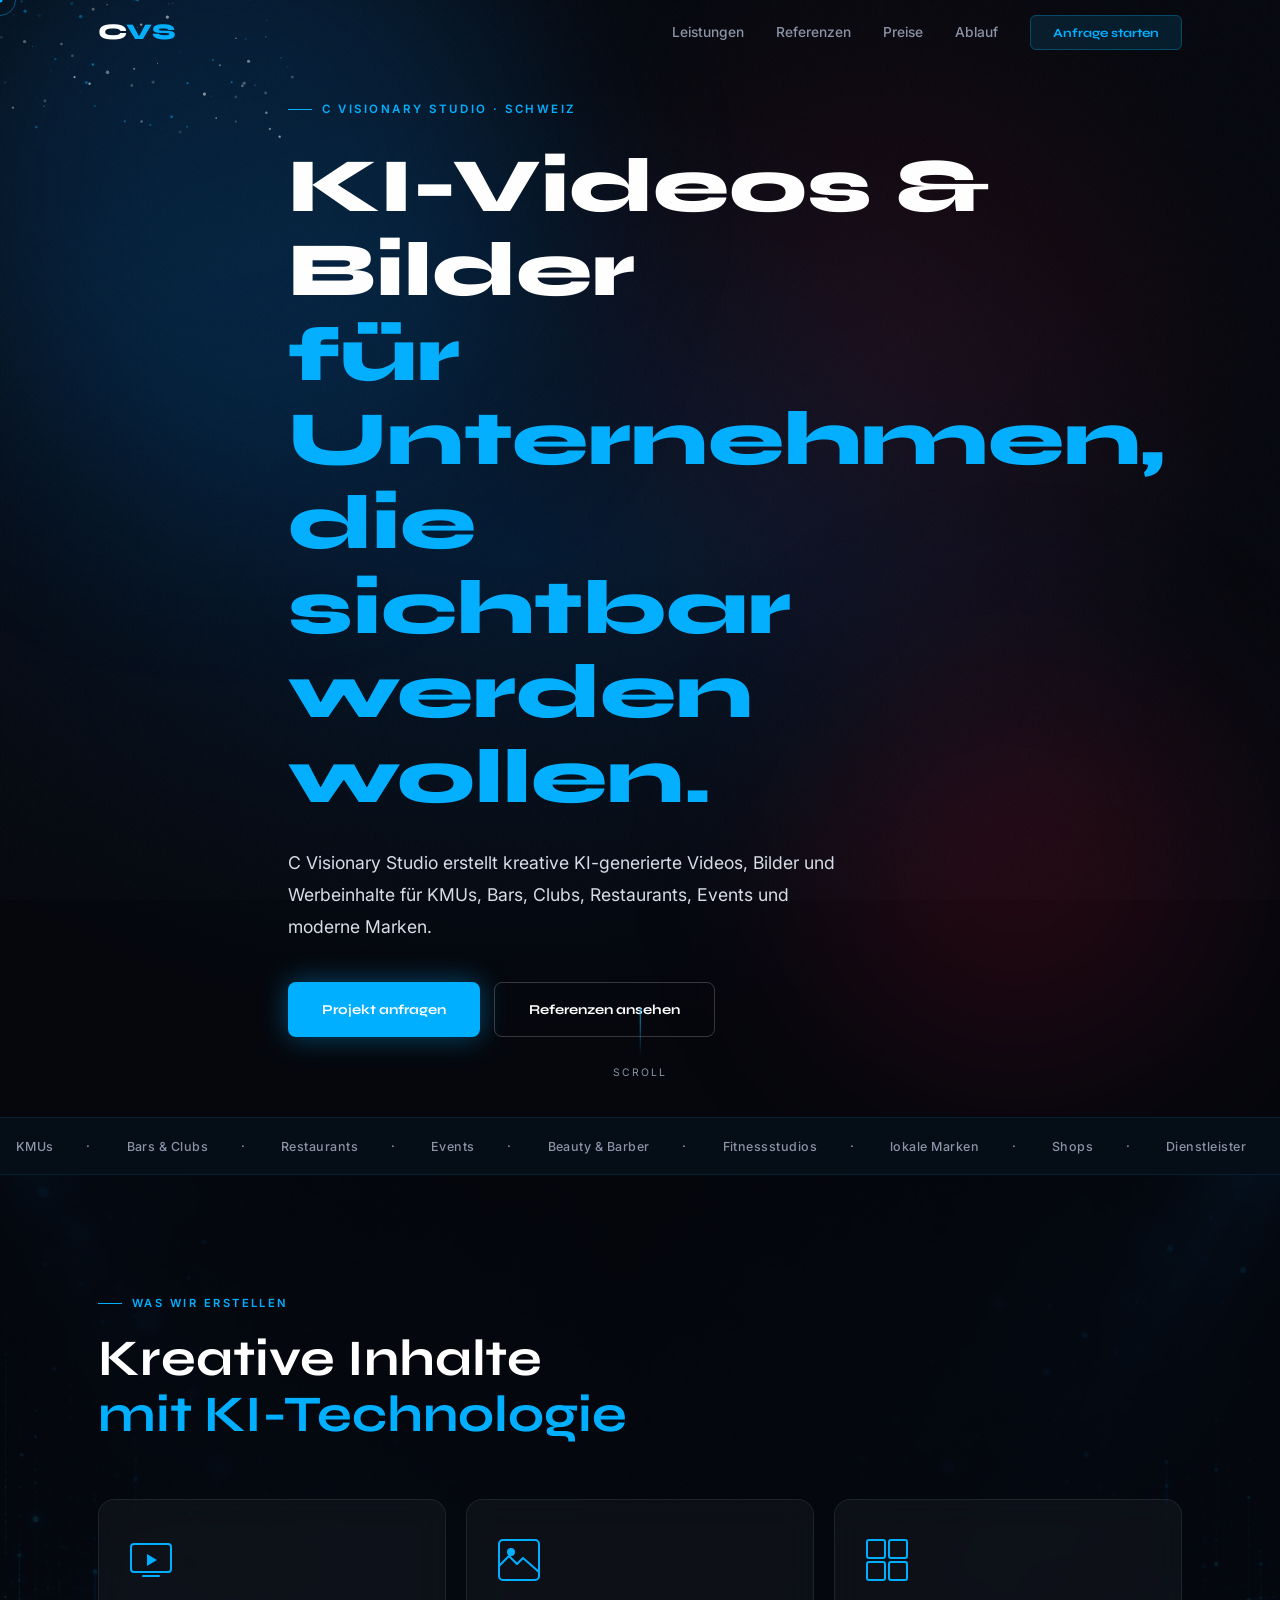
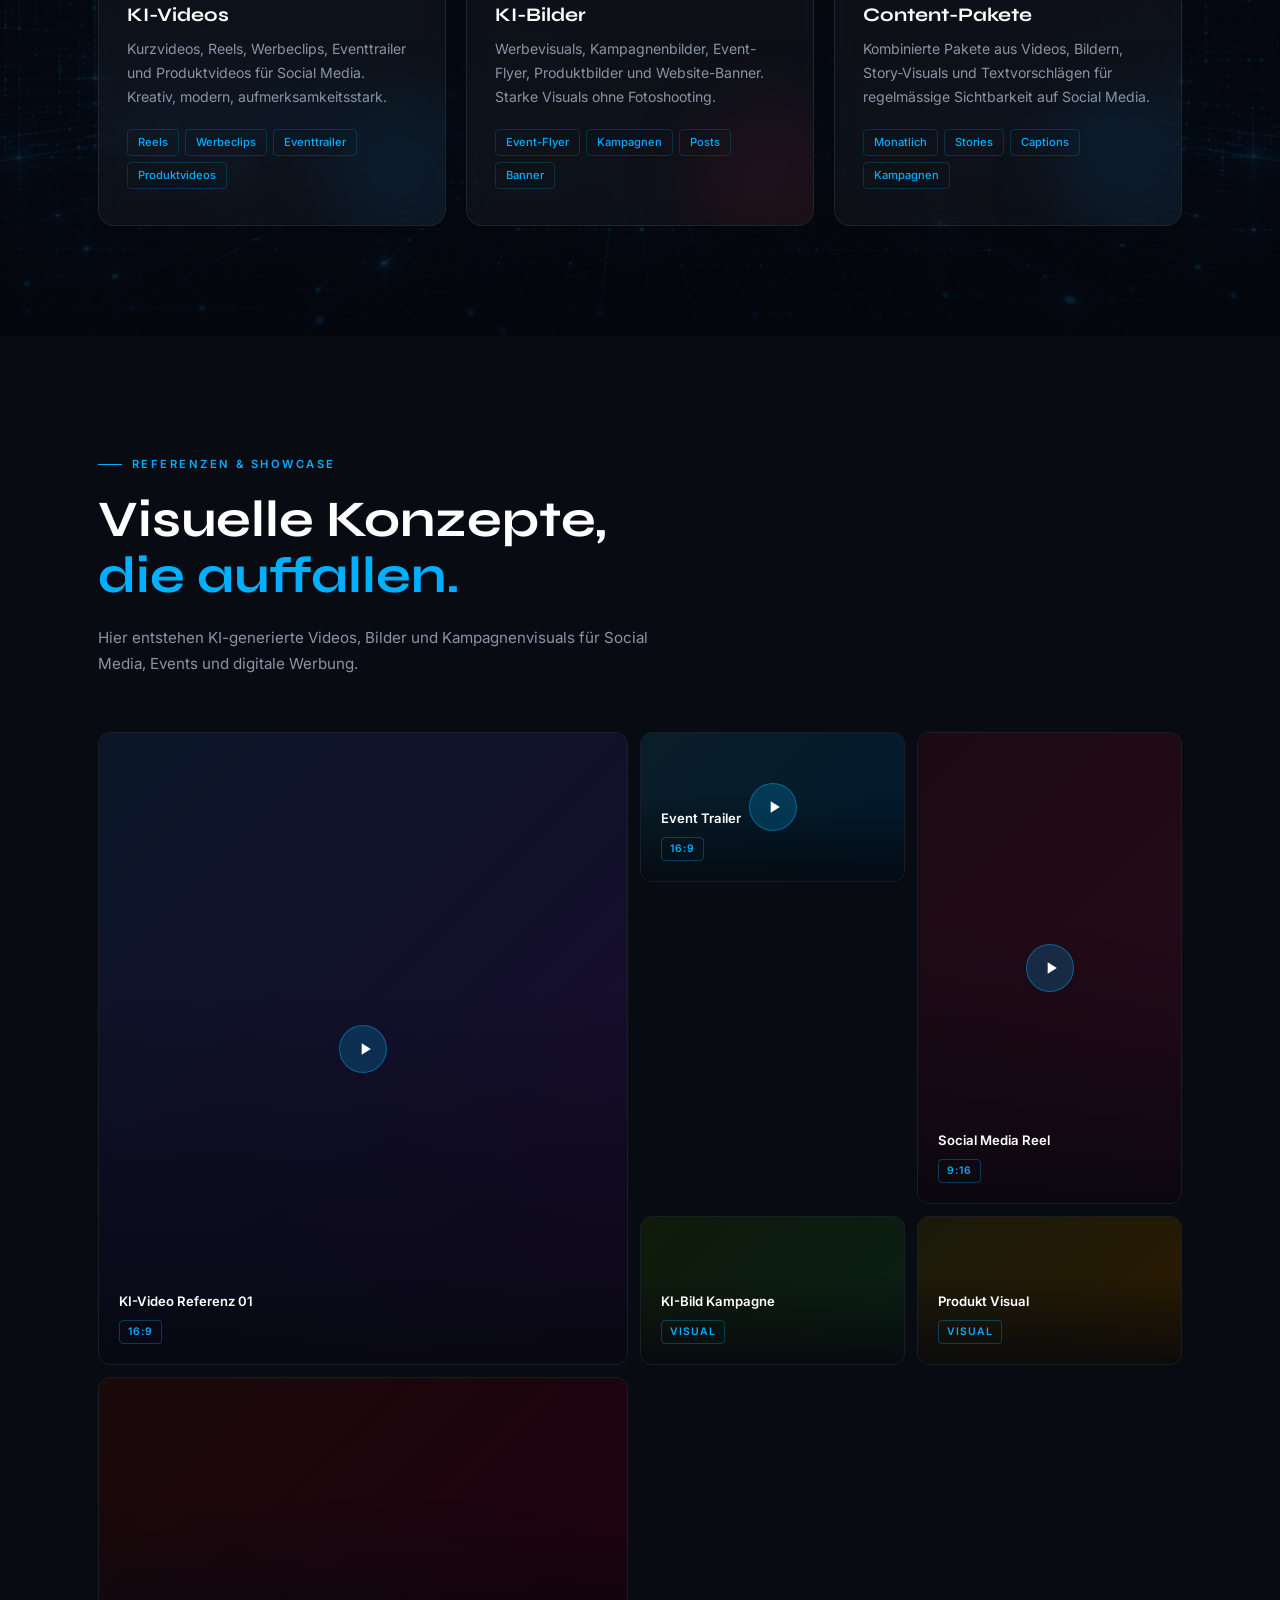
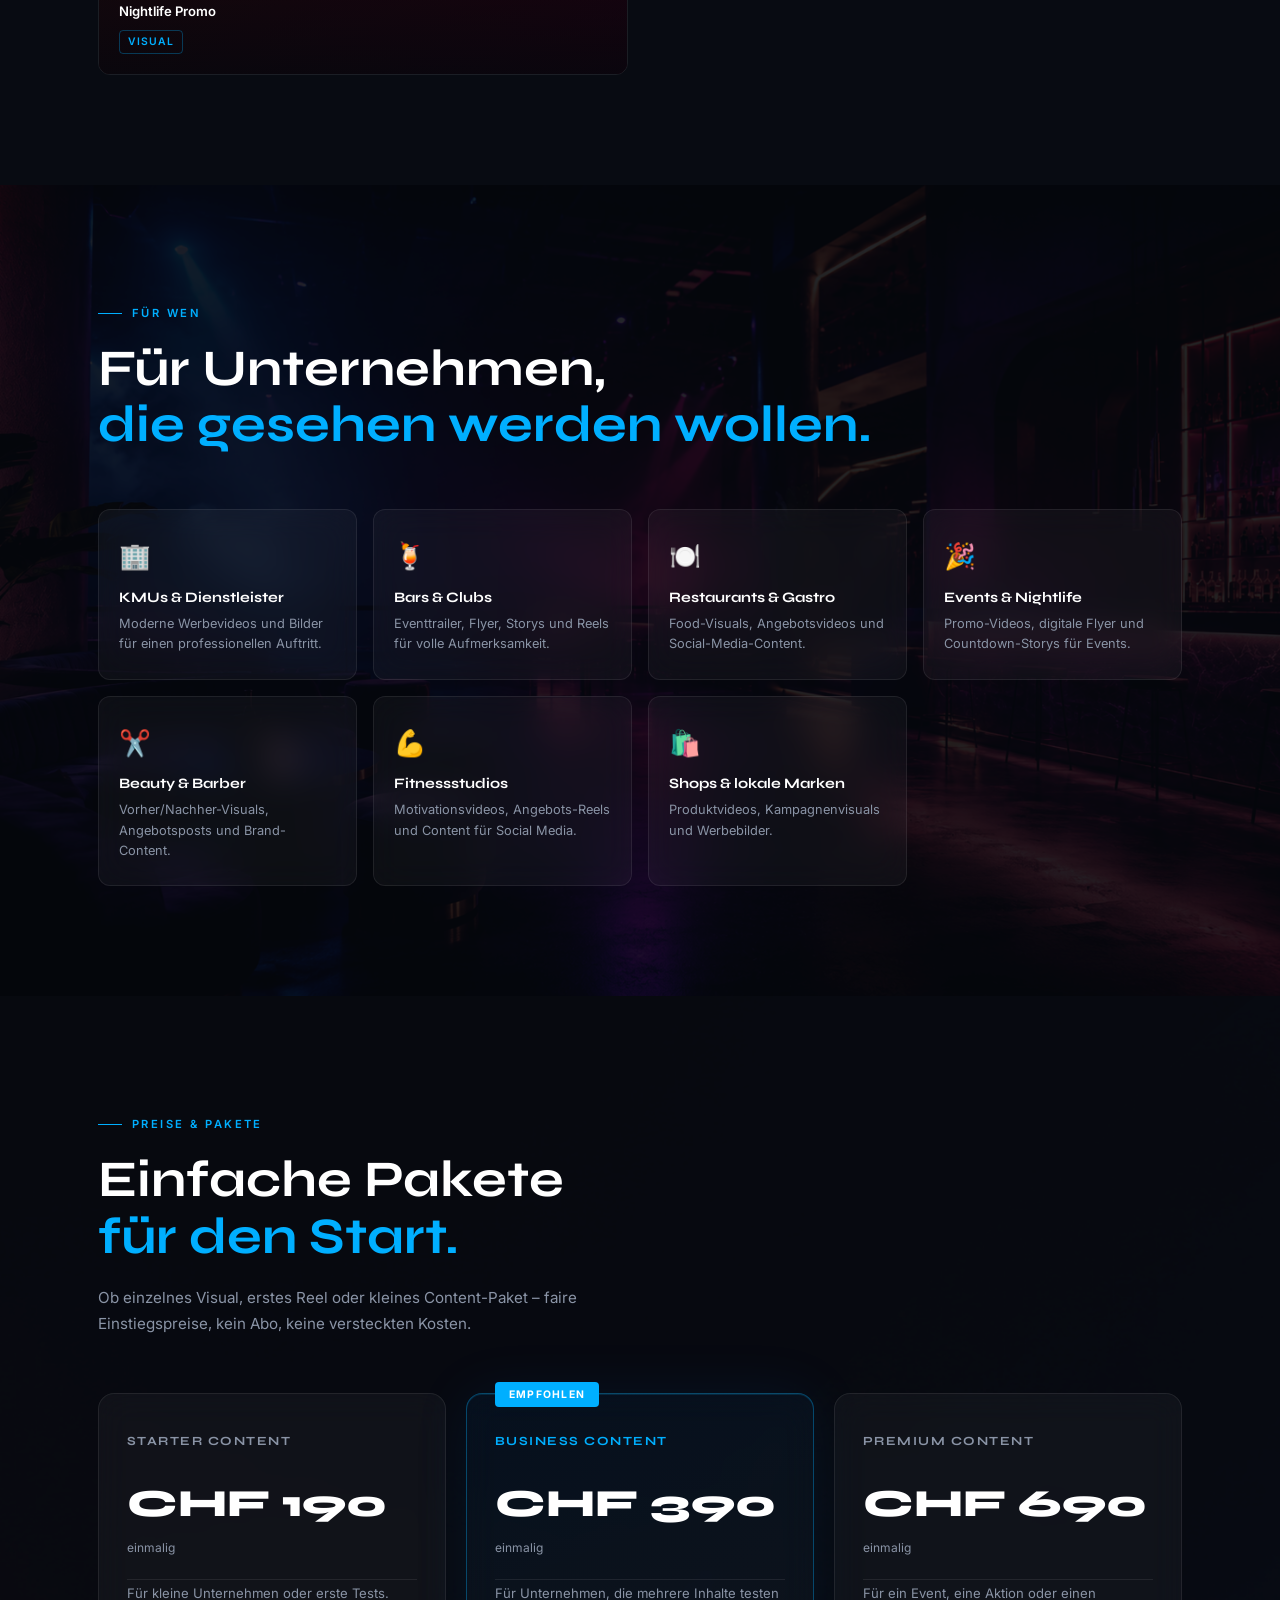
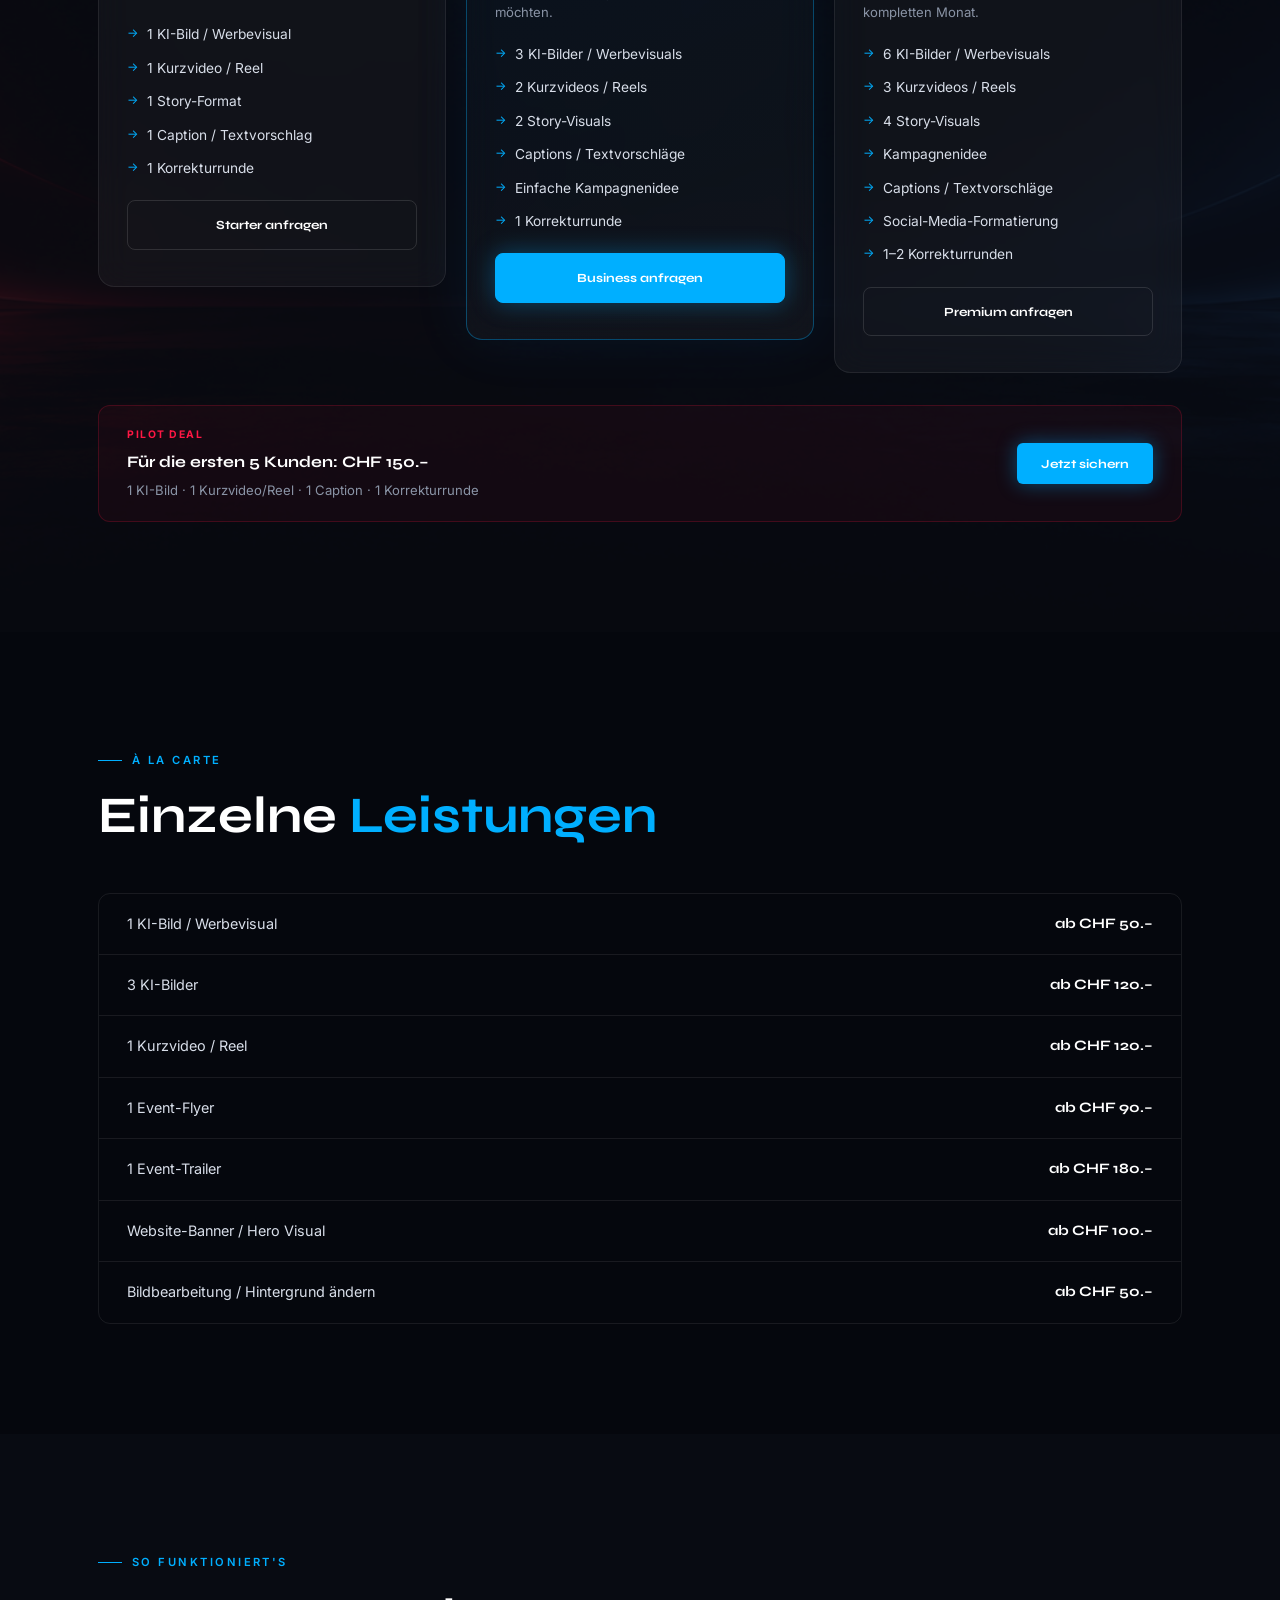
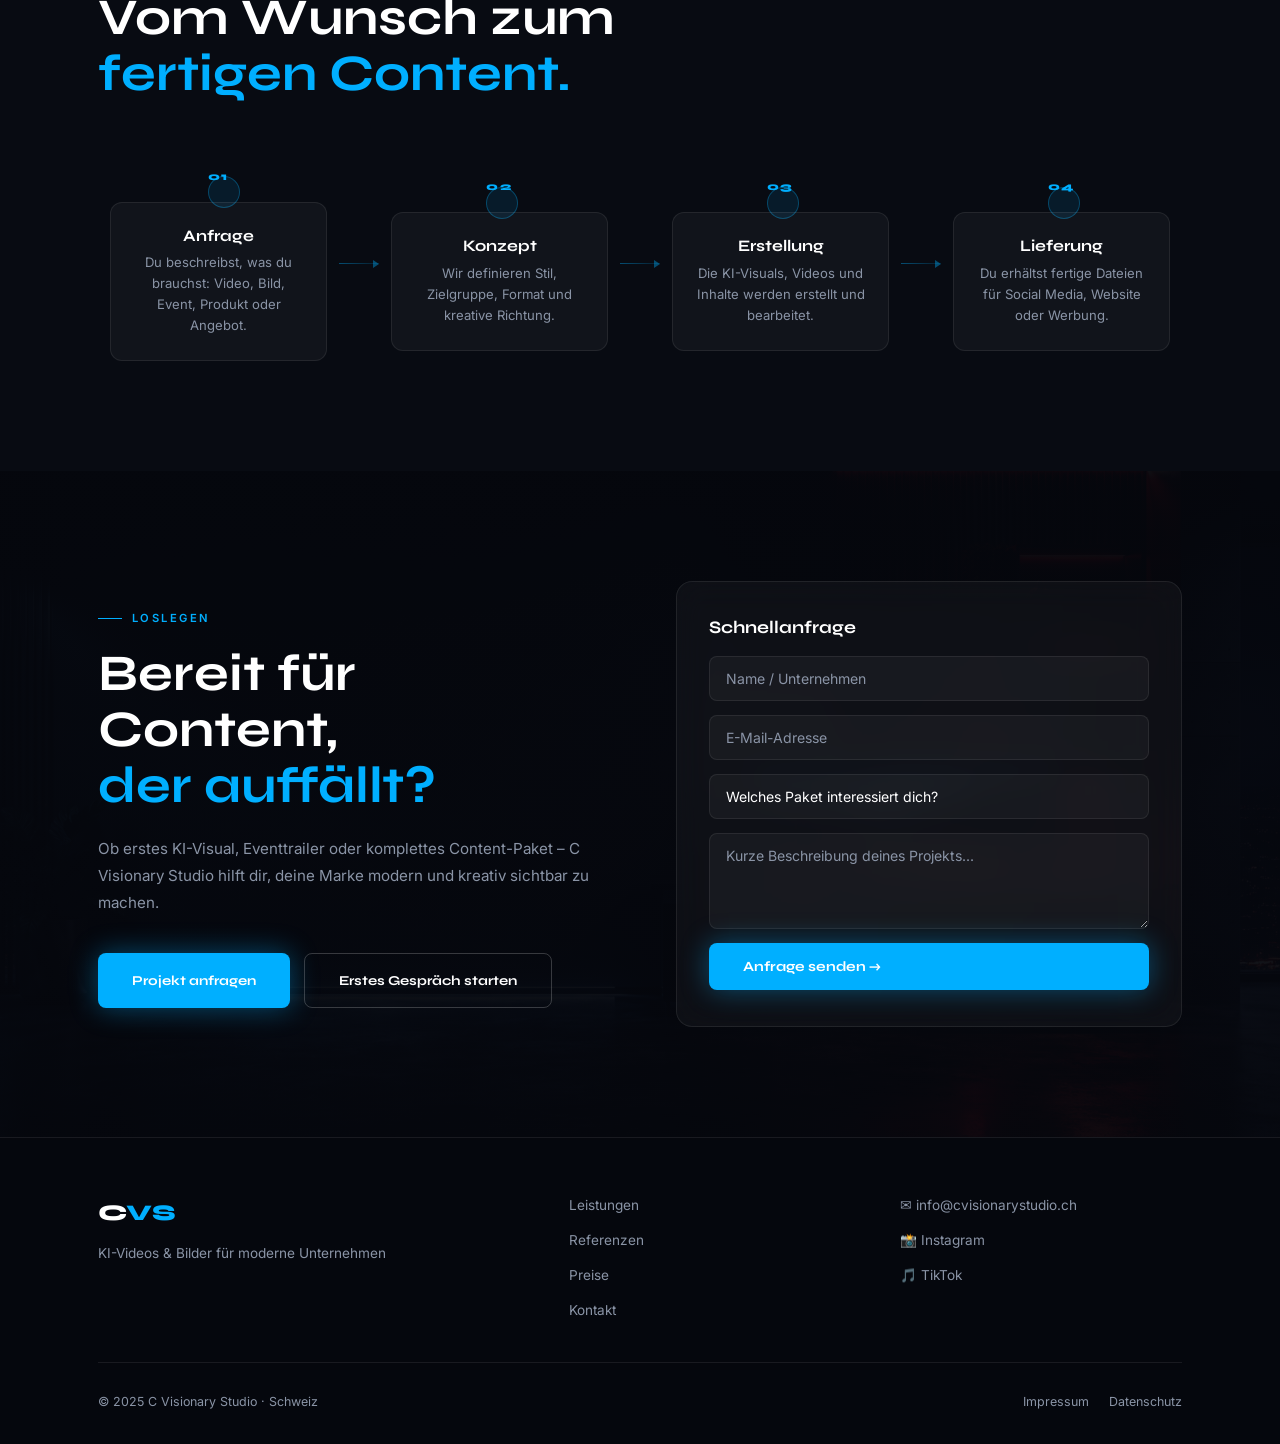
==== commit 933d24f3: "feat: kompletter Redesign - futuristische Landingpage mit Animationen" ====
--- a/index.html
+++ b/index.html
@@ -3,239 +3,481 @@
 <head>
   <meta charset="UTF-8" />
   <meta name="viewport" content="width=device-width, initial-scale=1.0" />
-  <title>C Visionary Studio – KI-Videos & Bilder</title>
+  <title>C Visionary Studio – KI-Videos & Bilder für Unternehmen</title>
   <link rel="preconnect" href="https://fonts.googleapis.com" />
-  <link href="https://fonts.googleapis.com/css2?family=Syne:wght@400;700;800&family=Inter:wght@300;400;500;600&display=swap" rel="stylesheet" />
+  <link href="https://fonts.googleapis.com/css2?family=Syne:wght@400;600;700;800&family=Inter:wght@300;400;500;600&display=swap" rel="stylesheet" />
   <link rel="stylesheet" href="style.css" />
 </head>
 <body>
 
-  <!-- NAV -->
-  <nav class="nav">
+  <!-- NOISE OVERLAY -->
+  <div class="noise"></div>
+
+  <!-- CURSOR -->
+  <div class="cursor" id="cursor"></div>
+  <div class="cursor-dot" id="cursorDot"></div>
+
+  <!-- ══════════════ NAV ══════════════ -->
+  <nav class="nav" id="nav">
     <div class="nav-inner">
       <a href="#" class="logo">C<span>VS</span></a>
-      <ul class="nav-links">
-        <li><a href="#leistungen">Leistungen</a></li>
-        <li><a href="#pakete">Pakete</a></li>
-        <li><a href="#einzeln">Einzelpreise</a></li>
+      <ul class="nav-links" id="navLinks">
+        <li><a href="#leistungen" class="nav-link">Leistungen</a></li>
+        <li><a href="#referenzen" class="nav-link">Referenzen</a></li>
+        <li><a href="#preise" class="nav-link">Preise</a></li>
+        <li><a href="#ablauf" class="nav-link">Ablauf</a></li>
         <li><a href="#kontakt" class="nav-cta">Anfrage starten</a></li>
       </ul>
-      <button class="burger" id="burger">&#9776;</button>
+      <button class="burger" id="burger" aria-label="Menu">
+        <span></span><span></span><span></span>
+      </button>
     </div>
   </nav>
 
-  <!-- HERO -->
-  <section class="hero">
-    <div class="hero-bg">
-      <img src="images/Hero.png" alt="" />
-    </div>
-    <div class="container">
-      <div class="hero-label">C Visionary Studio · Schweiz</div>
-      <h1>KI-Videos & Bilder<br><span>für moderne Unternehmen</span></h1>
-      <p class="hero-text">
-        Kreative KI-generierte Inhalte für KMUs, Bars, Clubs, Restaurants, Events und Marken —
-        professionell, auffällig und passend zur Marke.
+  <!-- ══════════════ HERO ══════════════ -->
+  <section class="hero" id="hero">
+
+    <!-- Video Background -->
+    <div class="hero-media">
+      <video autoplay muted loop playsinline id="heroVideo">
+        <source src="videos/hero-showcase.mp4" type="video/mp4" />
+      </video>
+      <div class="hero-media-fallback"></div>
+      <div class="hero-overlay"></div>
+    </div>
+
+    <!-- Orbs -->
+    <div class="orb orb-blue" id="orbBlue"></div>
+    <div class="orb orb-red" id="orbRed"></div>
+
+    <!-- Particles -->
+    <canvas class="particles" id="particles"></canvas>
+
+    <div class="container hero-content">
+      <div class="hero-label" data-anim="fade-up">C Visionary Studio · Schweiz</div>
+      <h1 data-anim="fade-up" data-delay="100">
+        KI-Videos & Bilder<br />
+        <span class="hero-hl">für Unternehmen,<br />die sichtbar werden wollen.</span>
+      </h1>
+      <p class="hero-sub" data-anim="fade-up" data-delay="200">
+        C Visionary Studio erstellt kreative KI-generierte Videos, Bilder und Werbeinhalte
+        für KMUs, Bars, Clubs, Restaurants, Events und moderne Marken.
       </p>
-      <div class="hero-actions">
-        <a href="#pakete" class="btn-primary">Pakete ansehen</a>
-        <a href="#kontakt" class="btn-ghost">Projekt anfragen</a>
-      </div>
-      <div class="hero-platforms">
-        <span>Instagram</span><span>TikTok</span><span>Facebook</span><span>YouTube</span><span>Webseite</span>
-      </div>
-    </div>
-  </section>
-
-  <!-- FÜR WEN -->
-  <div class="for-who">
-    <div class="container">
-      <span class="fw-label">Geeignet für</span>
-      <div class="fw-tags">
-        <span>KMUs</span><span>Bars & Clubs</span><span>Restaurants</span><span>Events</span>
-        <span>Beauty & Fitness</span><span>Barbershops</span><span>Shops & Marken</span><span>Dienstleister</span>
-      </div>
+      <div class="hero-btns" data-anim="fade-up" data-delay="300">
+        <a href="#kontakt" class="btn-glow">Projekt anfragen</a>
+        <a href="#referenzen" class="btn-outline">Referenzen ansehen</a>
+      </div>
+    </div>
+
+    <div class="scroll-hint" id="scrollHint">
+      <span></span>
+      <p>Scroll</p>
+    </div>
+  </section>
+
+  <!-- ══════════════ FÜR WEN ══════════════ -->
+  <div class="ticker-wrap">
+    <div class="ticker">
+      <span>KMUs</span><span>·</span>
+      <span>Bars & Clubs</span><span>·</span>
+      <span>Restaurants</span><span>·</span>
+      <span>Events</span><span>·</span>
+      <span>Beauty & Barber</span><span>·</span>
+      <span>Fitnessstudios</span><span>·</span>
+      <span>lokale Marken</span><span>·</span>
+      <span>Shops</span><span>·</span>
+      <span>Dienstleister</span><span>·</span>
+      <span>Nightlife</span><span>·</span>
+      <!-- dupliziert für endlos-loop -->
+      <span>KMUs</span><span>·</span>
+      <span>Bars & Clubs</span><span>·</span>
+      <span>Restaurants</span><span>·</span>
+      <span>Events</span><span>·</span>
+      <span>Beauty & Barber</span><span>·</span>
+      <span>Fitnessstudios</span><span>·</span>
+      <span>lokale Marken</span><span>·</span>
+      <span>Shops</span><span>·</span>
+      <span>Dienstleister</span><span>·</span>
+      <span>Nightlife</span><span>·</span>
     </div>
   </div>
 
-  <!-- LEISTUNGEN -->
+  <!-- ══════════════ LEISTUNGEN ══════════════ -->
   <section class="section" id="leistungen">
-    <div class="hero-bg dim"><img src="images/Leistungen.png" alt="" /></div>
-    <div class="container">
-      <div class="s-label">Was wir erstellen</div>
-      <h2>Unser <span class="hl">Angebot</span></h2>
-      <div class="leist-grid">
-
-        <div class="leist-card">
-          <div class="leist-num">01</div>
+    <div class="section-bg"><img src="images/Leistungen.png" alt="" /></div>
+    <div class="container">
+      <div class="s-eyebrow" data-scroll>Was wir erstellen</div>
+      <h2 class="s-title" data-scroll>Kreative Inhalte<br /><span class="hl">mit KI-Technologie</span></h2>
+
+      <div class="services-grid">
+
+        <div class="service-card glass" data-scroll data-delay="0">
+          <div class="sc-icon">
+            <svg viewBox="0 0 48 48" fill="none"><rect x="4" y="8" width="40" height="28" rx="3" stroke="currentColor" stroke-width="2"/><path d="M20 18l10 6-10 6V18z" fill="currentColor"/><path d="M16 40h16" stroke="currentColor" stroke-width="2" stroke-linecap="round"/></svg>
+          </div>
           <h3>KI-Videos</h3>
-          <p>Kurzvideos, Reels, Werbeclips, Eventtrailer und Produktvideos für Social Media. Ideal für Unternehmen, die ihre Angebote, Events oder Dienstleistungen kreativ präsentieren möchten.</p>
-          <div class="leist-tags"><span>Reels</span><span>Werbeclips</span><span>Eventtrailer</span><span>Produktvideos</span></div>
-        </div>
-
-        <div class="leist-card">
-          <div class="leist-num">02</div>
+          <p>Kurzvideos, Reels, Werbeclips, Eventtrailer und Produktvideos für Social Media. Kreativ, modern, aufmerksamkeitsstark.</p>
+          <div class="sc-tags"><span>Reels</span><span>Werbeclips</span><span>Eventtrailer</span><span>Produktvideos</span></div>
+          <div class="sc-glow"></div>
+        </div>
+
+        <div class="service-card glass" data-scroll data-delay="100">
+          <div class="sc-icon">
+            <svg viewBox="0 0 48 48" fill="none"><rect x="4" y="4" width="40" height="40" rx="4" stroke="currentColor" stroke-width="2"/><circle cx="16" cy="16" r="4" fill="currentColor"/><path d="M4 30l10-10 8 8 6-6 16 14" stroke="currentColor" stroke-width="2" stroke-linecap="round" stroke-linejoin="round"/></svg>
+          </div>
           <h3>KI-Bilder</h3>
-          <p>Werbebilder, Kampagnenvisuals, Event-Flyer, Produktbilder, Social-Media-Posts und Website-Banner. Starke Visuals ohne Fotoshooting.</p>
-          <div class="leist-tags"><span>Event-Flyer</span><span>Kampagnenvisuals</span><span>Posts</span><span>Banner</span></div>
-        </div>
-
-        <div class="leist-card">
-          <div class="leist-num">03</div>
+          <p>Werbevisuals, Kampagnenbilder, Event-Flyer, Produktbilder und Website-Banner. Starke Visuals ohne Fotoshooting.</p>
+          <div class="sc-tags"><span>Event-Flyer</span><span>Kampagnen</span><span>Posts</span><span>Banner</span></div>
+          <div class="sc-glow sc-glow-red"></div>
+        </div>
+
+        <div class="service-card glass" data-scroll data-delay="200">
+          <div class="sc-icon">
+            <svg viewBox="0 0 48 48" fill="none"><rect x="4" y="4" width="18" height="18" rx="2" stroke="currentColor" stroke-width="2"/><rect x="26" y="4" width="18" height="18" rx="2" stroke="currentColor" stroke-width="2"/><rect x="4" y="26" width="18" height="18" rx="2" stroke="currentColor" stroke-width="2"/><rect x="26" y="26" width="18" height="18" rx="2" stroke="currentColor" stroke-width="2"/></svg>
+          </div>
           <h3>Content-Pakete</h3>
-          <p>Kombinierte Pakete aus Videos, Bildern, Story-Visuals und Textvorschlägen. Für Unternehmen, die regelmässig auf Social Media sichtbar bleiben möchten.</p>
-          <div class="leist-tags"><span>Monatlich</span><span>Stories</span><span>Captions</span><span>Kampagnen</span></div>
-        </div>
-
-      </div>
-    </div>
-  </section>
-
-  <!-- PAKETE -->
-  <section class="section bg-alt" id="pakete">
-    <div class="hero-bg dim"><img src="images/Pakete.png" alt="" /></div>
-    <div class="container">
-      <div class="s-label">Preise & Pakete</div>
-      <h2>Das richtige Paket<br><span class="hl">für dein Unternehmen</span></h2>
-      <p class="s-sub">Einmalige Projekte — kein Abo, keine versteckten Kosten.</p>
-
-      <div class="pkg-grid">
-
-        <div class="pkg-card">
-          <div class="pkg-top">
-            <div>
-              <div class="pkg-name">Starter Content</div>
-              <div class="pkg-for">Für kleine Unternehmen oder erste Tests</div>
-            </div>
-            <div class="pkg-price">CHF 390<span>einmalig</span></div>
-          </div>
+          <p>Kombinierte Pakete aus Videos, Bildern, Story-Visuals und Textvorschlägen für regelmässige Sichtbarkeit auf Social Media.</p>
+          <div class="sc-tags"><span>Monatlich</span><span>Stories</span><span>Captions</span><span>Kampagnen</span></div>
+          <div class="sc-glow"></div>
+        </div>
+
+      </div>
+    </div>
+  </section>
+
+  <!-- ══════════════ REFERENZEN SHOWCASE ══════════════ -->
+  <section class="section section-dark" id="referenzen">
+    <div class="container">
+      <div class="s-eyebrow" data-scroll>Referenzen & Showcase</div>
+      <h2 class="s-title" data-scroll>Visuelle Konzepte,<br /><span class="hl">die auffallen.</span></h2>
+      <p class="s-sub" data-scroll>Hier entstehen KI-generierte Videos, Bilder und Kampagnenvisuals für Social Media, Events und digitale Werbung.</p>
+
+      <div class="showcase-grid" data-scroll>
+
+        <!-- Grosse Hauptkachel -->
+        <div class="showcase-item showcase-main" data-media="videos/showcase-01.mp4" data-type="video">
+          <div class="si-bg" style="background: linear-gradient(135deg, #0a1628 0%, #1a0a2e 100%)"></div>
+          <video class="si-video" autoplay muted loop playsinline><source src="videos/showcase-01.mp4" type="video/mp4"/></video>
+          <div class="si-overlay"></div>
+          <div class="si-content">
+            <div class="si-play"><svg viewBox="0 0 24 24" fill="currentColor"><path d="M8 5v14l11-7z"/></svg></div>
+            <div class="si-label">KI-Video Referenz 01</div>
+            <div class="si-tag">16:9</div>
+          </div>
+        </div>
+
+        <!-- Zwei kleinere rechts -->
+        <div class="showcase-item" data-media="videos/showcase-02.mp4" data-type="video">
+          <div class="si-bg" style="background: linear-gradient(135deg, #0a1e28 0%, #001a2e 100%)"></div>
+          <video class="si-video" autoplay muted loop playsinline><source src="videos/showcase-02.mp4" type="video/mp4"/></video>
+          <div class="si-overlay"></div>
+          <div class="si-content">
+            <div class="si-play"><svg viewBox="0 0 24 24" fill="currentColor"><path d="M8 5v14l11-7z"/></svg></div>
+            <div class="si-label">Event Trailer</div>
+            <div class="si-tag">16:9</div>
+          </div>
+        </div>
+
+        <div class="showcase-item showcase-reel">
+          <div class="si-bg" style="background: linear-gradient(135deg, #1a0a14 0%, #2a0a1a 100%)"></div>
+          <video class="si-video" autoplay muted loop playsinline><source src="videos/showcase-03.mp4" type="video/mp4"/></video>
+          <div class="si-overlay"></div>
+          <div class="si-content">
+            <div class="si-play"><svg viewBox="0 0 24 24" fill="currentColor"><path d="M8 5v14l11-7z"/></svg></div>
+            <div class="si-label">Social Media Reel</div>
+            <div class="si-tag">9:16</div>
+          </div>
+        </div>
+
+        <!-- Drei untere Kacheln -->
+        <div class="showcase-item">
+          <div class="si-bg" style="background: linear-gradient(135deg, #0f1a0a 0%, #0a2014 100%)"></div>
+          <img class="si-img" src="images/showcase-01.jpg" alt="KI-Bild Kampagne" loading="lazy" />
+          <div class="si-overlay"></div>
+          <div class="si-content">
+            <div class="si-label">KI-Bild Kampagne</div>
+            <div class="si-tag">Visual</div>
+          </div>
+        </div>
+
+        <div class="showcase-item">
+          <div class="si-bg" style="background: linear-gradient(135deg, #1a1a0a 0%, #2a1a00 100%)"></div>
+          <img class="si-img" src="images/showcase-02.jpg" alt="Produkt Visual" loading="lazy" />
+          <div class="si-overlay"></div>
+          <div class="si-content">
+            <div class="si-label">Produkt Visual</div>
+            <div class="si-tag">Visual</div>
+          </div>
+        </div>
+
+        <div class="showcase-item">
+          <div class="si-bg" style="background: linear-gradient(135deg, #1a0a0a 0%, #200010 100%)"></div>
+          <img class="si-img" src="images/showcase-03.jpg" alt="Nightlife Promo" loading="lazy" />
+          <div class="si-overlay"></div>
+          <div class="si-content">
+            <div class="si-label">Nightlife Promo</div>
+            <div class="si-tag">Visual</div>
+          </div>
+        </div>
+
+      </div>
+    </div>
+  </section>
+
+  <!-- ══════════════ ZIELGRUPPEN ══════════════ -->
+  <section class="section" id="zielgruppen">
+    <div class="section-bg"><img src="images/Zielgruppen.png" alt="" /></div>
+    <div class="container">
+      <div class="s-eyebrow" data-scroll>Für wen</div>
+      <h2 class="s-title" data-scroll>Für Unternehmen,<br /><span class="hl">die gesehen werden wollen.</span></h2>
+
+      <div class="target-grid">
+
+        <div class="target-card glass" data-scroll data-delay="0">
+          <div class="tc-icon">🏢</div>
+          <h4>KMUs & Dienstleister</h4>
+          <p>Moderne Werbevideos und Bilder für einen professionellen Auftritt.</p>
+        </div>
+        <div class="target-card glass" data-scroll data-delay="80">
+          <div class="tc-icon">🍹</div>
+          <h4>Bars & Clubs</h4>
+          <p>Eventtrailer, Flyer, Storys und Reels für volle Aufmerksamkeit.</p>
+        </div>
+        <div class="target-card glass" data-scroll data-delay="160">
+          <div class="tc-icon">🍽️</div>
+          <h4>Restaurants & Gastro</h4>
+          <p>Food-Visuals, Angebotsvideos und Social-Media-Content.</p>
+        </div>
+        <div class="target-card glass" data-scroll data-delay="240">
+          <div class="tc-icon">🎉</div>
+          <h4>Events & Nightlife</h4>
+          <p>Promo-Videos, digitale Flyer und Countdown-Storys für Events.</p>
+        </div>
+        <div class="target-card glass" data-scroll data-delay="80">
+          <div class="tc-icon">✂️</div>
+          <h4>Beauty & Barber</h4>
+          <p>Vorher/Nachher-Visuals, Angebotsposts und Brand-Content.</p>
+        </div>
+        <div class="target-card glass" data-scroll data-delay="160">
+          <div class="tc-icon">💪</div>
+          <h4>Fitnessstudios</h4>
+          <p>Motivationsvideos, Angebots-Reels und Content für Social Media.</p>
+        </div>
+        <div class="target-card glass" data-scroll data-delay="240">
+          <div class="tc-icon">🛍️</div>
+          <h4>Shops & lokale Marken</h4>
+          <p>Produktvideos, Kampagnenvisuals und Werbebilder.</p>
+        </div>
+
+      </div>
+    </div>
+  </section>
+
+  <!-- ══════════════ PREISE ══════════════ -->
+  <section class="section section-dark" id="preise">
+    <div class="section-bg"><img src="images/Pakete.png" alt="" /></div>
+    <div class="container">
+      <div class="s-eyebrow" data-scroll>Preise & Pakete</div>
+      <h2 class="s-title" data-scroll>Einfache Pakete<br /><span class="hl">für den Start.</span></h2>
+      <p class="s-sub" data-scroll>Ob einzelnes Visual, erstes Reel oder kleines Content-Paket – faire Einstiegspreise, kein Abo, keine versteckten Kosten.</p>
+
+      <div class="pricing-grid">
+
+        <div class="pricing-card glass" data-scroll data-delay="0">
+          <div class="pc-name">Starter Content</div>
+          <div class="pc-price">CHF 190<span>einmalig</span></div>
+          <p class="pc-for">Für kleine Unternehmen oder erste Tests.</p>
           <ul>
-            <li>2 KI-Bilder</li>
+            <li>1 KI-Bild / Werbevisual</li>
             <li>1 Kurzvideo / Reel</li>
             <li>1 Story-Format</li>
-            <li>Caption / Textvorschlag</li>
+            <li>1 Caption / Textvorschlag</li>
             <li>1 Korrekturrunde</li>
           </ul>
-          <a href="#kontakt" class="pkg-btn">Starter anfragen</a>
-        </div>
-
-        <div class="pkg-card pkg-highlight">
-          <div class="pkg-popular">Beliebt</div>
-          <div class="pkg-top">
-            <div>
-              <div class="pkg-name">Business Content</div>
-              <div class="pkg-for">Für professionellere Auftritte</div>
-            </div>
-            <div class="pkg-price">CHF 790<span>einmalig</span></div>
-          </div>
+          <a href="#kontakt" class="pc-btn">Starter anfragen</a>
+        </div>
+
+        <div class="pricing-card glass pc-featured" data-scroll data-delay="100">
+          <div class="pc-badge">Empfohlen</div>
+          <div class="pc-name">Business Content</div>
+          <div class="pc-price">CHF 390<span>einmalig</span></div>
+          <p class="pc-for">Für Unternehmen, die mehrere Inhalte testen möchten.</p>
           <ul>
-            <li>5 KI-Bilder</li>
-            <li>3 Kurzvideos / Reels</li>
-            <li>3 Story-Visuals</li>
+            <li>3 KI-Bilder / Werbevisuals</li>
+            <li>2 Kurzvideos / Reels</li>
+            <li>2 Story-Visuals</li>
             <li>Captions / Textvorschläge</li>
             <li>Einfache Kampagnenidee</li>
+            <li>1 Korrekturrunde</li>
+          </ul>
+          <a href="#kontakt" class="pc-btn pc-btn-filled">Business anfragen</a>
+        </div>
+
+        <div class="pricing-card glass" data-scroll data-delay="200">
+          <div class="pc-name">Premium Content</div>
+          <div class="pc-price">CHF 690<span>einmalig</span></div>
+          <p class="pc-for">Für ein Event, eine Aktion oder einen kompletten Monat.</p>
+          <ul>
+            <li>6 KI-Bilder / Werbevisuals</li>
+            <li>3 Kurzvideos / Reels</li>
+            <li>4 Story-Visuals</li>
+            <li>Kampagnenidee</li>
+            <li>Captions / Textvorschläge</li>
+            <li>Social-Media-Formatierung</li>
             <li>1–2 Korrekturrunden</li>
           </ul>
-          <a href="#kontakt" class="pkg-btn pkg-btn-filled">Business anfragen</a>
-        </div>
-
-        <div class="pkg-card">
-          <div class="pkg-top">
-            <div>
-              <div class="pkg-name">Premium Content</div>
-              <div class="pkg-for">Für regelmässigen Content-Bedarf</div>
-            </div>
-            <div class="pkg-price">CHF 1'290<span>einmalig</span></div>
-          </div>
-          <ul>
-            <li>10 KI-Bilder</li>
-            <li>5 Kurzvideos / Reels</li>
-            <li>5 Story-Visuals</li>
-            <li>Kampagnenidee</li>
-            <li>Captions / Textvorschläge</li>
-            <li>Content-Vorschlag für Social Media</li>
-            <li>2 Korrekturrunden</li>
-          </ul>
-          <a href="#kontakt" class="pkg-btn">Premium anfragen</a>
-        </div>
-
-      </div>
-    </div>
-  </section>
-
-  <!-- EINZELPREISE -->
+          <a href="#kontakt" class="pc-btn">Premium anfragen</a>
+        </div>
+
+      </div>
+
+      <!-- Pilot Deal Banner -->
+      <div class="pilot-banner" data-scroll>
+        <div class="pb-left">
+          <span class="pb-tag">Pilot Deal</span>
+          <strong>Für die ersten 5 Kunden: CHF 150.–</strong>
+          <p>1 KI-Bild · 1 Kurzvideo/Reel · 1 Caption · 1 Korrekturrunde</p>
+        </div>
+        <a href="#kontakt" class="btn-glow-sm">Jetzt sichern</a>
+      </div>
+    </div>
+  </section>
+
+  <!-- ══════════════ EINZELLEISTUNGEN ══════════════ -->
   <section class="section" id="einzeln">
     <div class="container">
-      <div class="s-label">À la carte</div>
-      <h2>Einzelne <span class="hl">Leistungen</span></h2>
-      <p class="s-sub">Nur das bestellen, was du brauchst.</p>
-
-      <div class="price-list">
-        <div class="price-row"><span>1 KI-Bild / Werbevisual</span><span>ab CHF 70.–</span></div>
-        <div class="price-row"><span>3 KI-Bilder</span><span>ab CHF 180.–</span></div>
-        <div class="price-row"><span>1 Kurzvideo / Reel</span><span>ab CHF 190.–</span></div>
-        <div class="price-row"><span>1 Event-Flyer</span><span>ab CHF 150.–</span></div>
-        <div class="price-row"><span>1 Event-Trailer</span><span>ab CHF 300.–</span></div>
-        <div class="price-row"><span>Website-Banner / Hero Visual</span><span>ab CHF 150.–</span></div>
-        <div class="price-row"><span>Bildbearbeitung / Hintergrund ändern</span><span>ab CHF 80.–</span></div>
-      </div>
-    </div>
-  </section>
-
-  <!-- KONTAKT -->
-  <section class="section bg-alt" id="kontakt">
-    <div class="hero-bg dim"><img src="images/CTA.png" alt="" /></div>
-    <div class="container">
-      <div class="cta-box">
-        <div class="cta-text">
-          <div class="s-label">Loslegen</div>
-          <h2>Bereit für modernen <span class="hl">Content?</span></h2>
-          <p>Ob einzelnes Werbevisual, ein Eventtrailer oder ein komplettes Content-Paket – wir erstellen kreative KI-Videos und Bilder, die dein Unternehmen sichtbar machen.</p>
-        </div>
-        <form class="cta-form" onsubmit="handleForm(event)">
+      <div class="s-eyebrow" data-scroll>À la carte</div>
+      <h2 class="s-title" data-scroll>Einzelne <span class="hl">Leistungen</span></h2>
+
+      <div class="single-list" data-scroll>
+        <div class="sl-row"><span>1 KI-Bild / Werbevisual</span><span>ab CHF 50.–</span></div>
+        <div class="sl-row"><span>3 KI-Bilder</span><span>ab CHF 120.–</span></div>
+        <div class="sl-row"><span>1 Kurzvideo / Reel</span><span>ab CHF 120.–</span></div>
+        <div class="sl-row"><span>1 Event-Flyer</span><span>ab CHF 90.–</span></div>
+        <div class="sl-row"><span>1 Event-Trailer</span><span>ab CHF 180.–</span></div>
+        <div class="sl-row"><span>Website-Banner / Hero Visual</span><span>ab CHF 100.–</span></div>
+        <div class="sl-row"><span>Bildbearbeitung / Hintergrund ändern</span><span>ab CHF 50.–</span></div>
+      </div>
+    </div>
+  </section>
+
+  <!-- ══════════════ ABLAUF ══════════════ -->
+  <section class="section section-dark" id="ablauf">
+    <div class="container">
+      <div class="s-eyebrow" data-scroll>So funktioniert's</div>
+      <h2 class="s-title" data-scroll>Vom Wunsch zum<br /><span class="hl">fertigen Content.</span></h2>
+
+      <div class="process-timeline">
+
+        <div class="process-step" data-scroll data-delay="0">
+          <div class="ps-number">01</div>
+          <div class="ps-body">
+            <h4>Anfrage</h4>
+            <p>Du beschreibst, was du brauchst: Video, Bild, Event, Produkt oder Angebot.</p>
+          </div>
+        </div>
+        <div class="process-connector" aria-hidden="true"></div>
+
+        <div class="process-step" data-scroll data-delay="150">
+          <div class="ps-number">02</div>
+          <div class="ps-body">
+            <h4>Konzept</h4>
+            <p>Wir definieren Stil, Zielgruppe, Format und kreative Richtung.</p>
+          </div>
+        </div>
+        <div class="process-connector" aria-hidden="true"></div>
+
+        <div class="process-step" data-scroll data-delay="300">
+          <div class="ps-number">03</div>
+          <div class="ps-body">
+            <h4>Erstellung</h4>
+            <p>Die KI-Visuals, Videos und Inhalte werden erstellt und bearbeitet.</p>
+          </div>
+        </div>
+        <div class="process-connector" aria-hidden="true"></div>
+
+        <div class="process-step" data-scroll data-delay="450">
+          <div class="ps-number">04</div>
+          <div class="ps-body">
+            <h4>Lieferung</h4>
+            <p>Du erhältst fertige Dateien für Social Media, Website oder Werbung.</p>
+          </div>
+        </div>
+
+      </div>
+    </div>
+  </section>
+
+  <!-- ══════════════ CTA ══════════════ -->
+  <section class="section cta-section" id="kontakt">
+    <div class="cta-media">
+      <img src="images/CTA.png" alt="" />
+      <div class="cta-overlay"></div>
+    </div>
+    <div class="container">
+      <div class="cta-grid">
+
+        <div class="cta-left" data-scroll>
+          <div class="s-eyebrow">Loslegen</div>
+          <h2>Bereit für Content,<br /><span class="hl">der auffällt?</span></h2>
+          <p>Ob erstes KI-Visual, Eventtrailer oder komplettes Content-Paket – C Visionary Studio hilft dir, deine Marke modern und kreativ sichtbar zu machen.</p>
+          <div class="cta-btns">
+            <a href="mailto:info@cvisionarystudio.ch" class="btn-glow">Projekt anfragen</a>
+            <a href="mailto:info@cvisionarystudio.ch" class="btn-outline">Erstes Gespräch starten</a>
+          </div>
+        </div>
+
+        <form class="cta-form glass" data-scroll onsubmit="handleForm(event)">
+          <h3>Schnellanfrage</h3>
           <input type="text" placeholder="Name / Unternehmen" required />
           <input type="email" placeholder="E-Mail-Adresse" required />
           <select>
             <option value="" disabled selected>Welches Paket interessiert dich?</option>
-            <option>Starter Content – CHF 390.–</option>
-            <option>Business Content – CHF 790.–</option>
-            <option>Premium Content – CHF 1'290.–</option>
+            <option>Starter Content – CHF 190.–</option>
+            <option>Business Content – CHF 390.–</option>
+            <option>Premium Content – CHF 690.–</option>
+            <option>Pilot Deal – CHF 150.–</option>
             <option>Einzelne Leistung</option>
             <option>Noch nicht sicher</option>
           </select>
           <textarea placeholder="Kurze Beschreibung deines Projekts..." rows="4"></textarea>
-          <button type="submit" class="btn-primary full">Anfrage senden →</button>
+          <button type="submit" class="btn-glow full-btn">Anfrage senden →</button>
         </form>
-      </div>
-    </div>
-  </section>
-
-  <!-- FOOTER -->
+
+      </div>
+    </div>
+  </section>
+
+  <!-- ══════════════ FOOTER ══════════════ -->
   <footer class="footer">
     <div class="container footer-inner">
-      <span class="logo">C<span>VS</span></span>
-      <p>© 2025 C Visionary Studio · Schweiz</p>
-      <p class="footer-sub">KI-Videos & Bilder für moderne Unternehmen</p>
+      <div class="footer-top">
+        <div class="footer-brand">
+          <span class="logo">C<span>VS</span></span>
+          <p>KI-Videos & Bilder für moderne Unternehmen</p>
+        </div>
+        <nav class="footer-nav">
+          <a href="#leistungen">Leistungen</a>
+          <a href="#referenzen">Referenzen</a>
+          <a href="#preise">Preise</a>
+          <a href="#kontakt">Kontakt</a>
+        </nav>
+        <div class="footer-contact">
+          <a href="mailto:info@cvisionarystudio.ch">✉ info@cvisionarystudio.ch</a>
+          <a href="#">📸 Instagram</a>
+          <a href="#">🎵 TikTok</a>
+        </div>
+      </div>
+      <div class="footer-bottom">
+        <p>© 2025 C Visionary Studio · Schweiz</p>
+        <div class="footer-legal">
+          <a href="#">Impressum</a>
+          <a href="#">Datenschutz</a>
+        </div>
+      </div>
     </div>
   </footer>
 
-  <script>
-    document.getElementById('burger').addEventListener('click', () => {
-      document.querySelector('.nav-links').classList.toggle('open');
-    });
-    function handleForm(e) {
-      e.preventDefault();
-      alert('Anfrage gesendet! Wir melden uns bald bei dir.');
-      e.target.reset();
-    }
-    // Scroll reveal
-    const io = new IntersectionObserver(entries => {
-      entries.forEach(e => { if (e.isIntersecting) e.target.classList.add('in'); });
-    }, { threshold: 0.08 });
-    document.querySelectorAll('.leist-card, .pkg-card, .price-row').forEach(el => {
-      el.classList.add('reveal');
-      io.observe(el);
-    });
-  </script>
-
+  <script src="app.js"></script>
 </body>
 </html>
--- a/style.css
+++ b/style.css
@@ -1,22 +1,26 @@
-/* ===================================
-   C Visionary Studio – style.css v2
-   Clean · Modern · Price-focused
-   =================================== */
+/* ═══════════════════════════════════════
+   C Visionary Studio · style.css v3
+   Dark Futuristic · Cinematic · Luxury AI
+   ═══════════════════════════════════════ */
 
 *, *::before, *::after { box-sizing: border-box; margin: 0; padding: 0; }
 
 :root {
-  --bg:      #0a0e1a;
-  --bg-alt:  #0f1525;
-  --card:    #141b2d;
-  --border:  rgba(255,255,255,.08);
-  --accent:  #3b9eff;
-  --accent2: #ff4d6d;
-  --white:   #ffffff;
-  --text:    #c8d8f0;
-  --muted:   #7a8faa;
-  --ff-head: 'Syne', sans-serif;
-  --ff-body: 'Inter', sans-serif;
+  --bg:       #05070D;
+  --bg2:      #080B12;
+  --bg3:      #0B0F1A;
+  --glass:    rgba(255,255,255,0.04);
+  --glass-b:  rgba(255,255,255,0.08);
+  --blue:     #00AFFF;
+  --blue2:    #008CFF;
+  --red:      #FF1744;
+  --white:    #FFFFFF;
+  --text:     #D8DEE9;
+  --muted:    #8A94A6;
+  --border:   rgba(255,255,255,0.08);
+  --ff-h:     'Syne', sans-serif;
+  --ff-b:     'Inter', sans-serif;
+  --ease:     cubic-bezier(.16,1,.3,1);
 }
 
 html { scroll-behavior: smooth; }
@@ -24,488 +28,695 @@
 body {
   background: var(--bg);
   color: var(--text);
-  font-family: var(--ff-body);
+  font-family: var(--ff-b);
   font-size: 1rem;
   line-height: 1.7;
   overflow-x: hidden;
 }
 
+/* ── NOISE ── */
+.noise {
+  position: fixed; inset: 0; z-index: 9999;
+  pointer-events: none;
+  opacity: .035;
+  background-image: url("data:image/svg+xml,%3Csvg viewBox='0 0 256 256' xmlns='http://www.w3.org/2000/svg'%3E%3Cfilter id='n'%3E%3CfeTurbulence type='fractalNoise' baseFrequency='0.9' numOctaves='4' stitchTiles='stitch'/%3E%3C/filter%3E%3Crect width='100%25' height='100%25' filter='url(%23n)'/%3E%3C/svg%3E");
+  background-size: 128px;
+}
+
+/* ── CURSOR ── */
+.cursor {
+  position: fixed; width: 32px; height: 32px;
+  border: 1px solid rgba(0,175,255,.5);
+  border-radius: 50%; pointer-events: none;
+  z-index: 9998; transform: translate(-50%,-50%);
+  transition: transform .1s var(--ease), width .3s, height .3s, border-color .3s;
+  mix-blend-mode: difference;
+}
+.cursor-dot {
+  position: fixed; width: 5px; height: 5px;
+  background: var(--blue); border-radius: 50%;
+  pointer-events: none; z-index: 9998;
+  transform: translate(-50%,-50%);
+}
+body:has(a:hover) .cursor, body:has(button:hover) .cursor {
+  width: 48px; height: 48px; border-color: var(--blue);
+}
+
 /* ── LAYOUT ── */
-.container { max-width: 1100px; margin: 0 auto; padding: 0 24px; }
-.section { padding: 100px 0; position: relative; }
-.bg-alt { background: var(--bg-alt); }
-
-/* ── BACKGROUND IMAGES ── */
-.hero-bg {
-  position: absolute;
-  inset: 0;
-  overflow: hidden;
-  z-index: 0;
-}
-.hero-bg img {
-  width: 100%; height: 100%;
-  object-fit: cover;
-  opacity: .28;
-}
-.hero-bg.dim img { opacity: .15; }
+.container { max-width: 1140px; margin: 0 auto; padding: 0 28px; }
+
+.section { padding: 110px 0; position: relative; overflow: hidden; }
+.section-dark { background: var(--bg2); }
+
+.section-bg {
+  position: absolute; inset: 0; z-index: 0;
+  pointer-events: none;
+}
+.section-bg img { width: 100%; height: 100%; object-fit: cover; opacity: .12; }
 .section > .container { position: relative; z-index: 1; }
 
 /* ── TYPOGRAPHY ── */
-h1, h2, h3 { font-family: var(--ff-head); color: var(--white); line-height: 1.1; }
-
-h1 {
-  font-size: clamp(2.6rem, 6vw, 5rem);
-  font-weight: 800;
-  margin-bottom: 24px;
-}
-h1 span { color: var(--accent); }
-
-h2 {
-  font-size: clamp(2rem, 4vw, 3rem);
-  font-weight: 700;
-  margin-bottom: 16px;
-}
-
-.hl { color: var(--accent); }
-
-.s-label {
-  display: inline-block;
-  font-size: .72rem;
-  font-weight: 600;
-  letter-spacing: .18em;
-  text-transform: uppercase;
-  color: var(--accent);
-  margin-bottom: 16px;
-}
-
-.s-sub {
-  color: var(--muted);
-  font-size: .95rem;
-  margin-top: -4px;
-  margin-bottom: 52px;
+h1, h2, h3, h4 { font-family: var(--ff-h); color: var(--white); line-height: 1.1; }
+
+h1 { font-size: clamp(2.8rem, 6vw, 5.5rem); font-weight: 800; }
+h2 { font-size: clamp(2rem, 4vw, 3.2rem); font-weight: 700; margin-bottom: 16px; }
+
+.hero-hl { color: var(--blue); display: block; }
+.hl { color: var(--blue); }
+
+.s-eyebrow {
+  display: inline-flex; align-items: center; gap: 10px;
+  font-size: .7rem; font-weight: 600;
+  letter-spacing: .22em; text-transform: uppercase;
+  color: var(--blue); margin-bottom: 18px;
+}
+.s-eyebrow::before {
+  content: ''; display: block;
+  width: 24px; height: 1px; background: var(--blue);
+}
+
+.s-title { margin-bottom: 20px; }
+.s-sub { color: var(--muted); font-size: .95rem; margin-bottom: 56px; max-width: 560px; }
+
+/* ── GLASS ── */
+.glass {
+  background: var(--glass);
+  border: 1px solid var(--glass-b);
+  backdrop-filter: blur(16px);
+  -webkit-backdrop-filter: blur(16px);
 }
 
 /* ── BUTTONS ── */
-.btn-primary {
-  display: inline-block;
-  padding: 14px 32px;
-  background: var(--accent);
-  color: #fff;
-  font-family: var(--ff-head);
-  font-size: .85rem;
-  font-weight: 700;
-  border-radius: 6px;
-  text-decoration: none;
-  transition: background .2s, transform .15s;
-}
-.btn-primary:hover { background: #2288ee; transform: translateY(-2px); }
-.btn-primary.full { width: 100%; text-align: center; border: none; cursor: pointer; }
-
-.btn-ghost {
-  display: inline-block;
-  padding: 14px 32px;
+.btn-glow {
+  display: inline-flex; align-items: center; gap: 8px;
+  padding: 15px 34px;
+  background: var(--blue);
+  color: #fff; font-family: var(--ff-h);
+  font-size: .85rem; font-weight: 700;
+  border-radius: 8px; text-decoration: none;
+  box-shadow: 0 0 28px rgba(0,175,255,.4);
+  transition: all .3s var(--ease);
+}
+.btn-glow:hover {
+  background: #22c0ff;
+  box-shadow: 0 0 48px rgba(0,175,255,.7);
+  transform: translateY(-2px);
+}
+
+.btn-glow-sm {
+  display: inline-flex; padding: 10px 24px;
+  background: var(--blue); color: #fff;
+  font-family: var(--ff-h); font-size: .78rem; font-weight: 700;
+  border-radius: 6px; text-decoration: none;
+  box-shadow: 0 0 20px rgba(0,175,255,.4);
+  transition: all .3s var(--ease); white-space: nowrap;
+}
+.btn-glow-sm:hover { box-shadow: 0 0 36px rgba(0,175,255,.7); transform: translateY(-2px); }
+
+.btn-outline {
+  display: inline-flex; align-items: center;
+  padding: 15px 34px;
   border: 1px solid rgba(255,255,255,.2);
-  color: var(--white);
-  font-family: var(--ff-head);
-  font-size: .85rem;
-  font-weight: 700;
-  border-radius: 6px;
-  text-decoration: none;
-  transition: border-color .2s, color .2s;
-}
-.btn-ghost:hover { border-color: var(--accent); color: var(--accent); }
+  color: var(--white); font-family: var(--ff-h);
+  font-size: .85rem; font-weight: 700;
+  border-radius: 8px; text-decoration: none;
+  transition: all .3s var(--ease);
+}
+.btn-outline:hover { border-color: var(--blue); color: var(--blue); }
 
 /* ── NAV ── */
 .nav {
-  position: fixed;
-  top: 0; left: 0; right: 0;
-  z-index: 100;
-  background: rgba(10,14,26,.9);
-  backdrop-filter: blur(20px);
+  position: fixed; top: 0; left: 0; right: 0;
+  z-index: 1000;
+  padding: 0;
+  transition: background .4s, border-color .4s;
+}
+.nav.scrolled {
+  background: rgba(5,7,13,.92);
+  backdrop-filter: blur(24px);
   border-bottom: 1px solid var(--border);
 }
 .nav-inner {
-  max-width: 1100px;
-  margin: 0 auto;
-  padding: 0 24px;
-  height: 60px;
-  display: flex;
-  align-items: center;
-  justify-content: space-between;
+  max-width: 1140px; margin: 0 auto;
+  padding: 0 28px; height: 64px;
+  display: flex; align-items: center; justify-content: space-between;
 }
 .logo {
-  font-family: var(--ff-head);
-  font-size: 1.3rem;
-  font-weight: 800;
-  color: var(--white);
+  font-family: var(--ff-h); font-size: 1.4rem;
+  font-weight: 800; color: var(--white); text-decoration: none;
+}
+.logo span { color: var(--blue); }
+
+.nav-links { display: flex; align-items: center; gap: 32px; list-style: none; }
+
+.nav-link {
+  color: var(--muted); text-decoration: none;
+  font-size: .86rem; font-weight: 500;
+  transition: color .2s; position: relative;
+}
+.nav-link::after {
+  content: ''; position: absolute; bottom: -4px; left: 0;
+  width: 0; height: 1px; background: var(--blue);
+  transition: width .3s var(--ease);
+}
+.nav-link:hover { color: var(--white); }
+.nav-link:hover::after { width: 100%; }
+
+.nav-cta {
+  padding: 9px 22px;
+  background: rgba(0,175,255,.12);
+  border: 1px solid rgba(0,175,255,.3);
+  color: var(--blue) !important;
   text-decoration: none;
-  letter-spacing: .04em;
-}
-.logo span { color: var(--accent); }
-
-.nav-links {
-  display: flex;
-  align-items: center;
-  gap: 28px;
-  list-style: none;
-}
-.nav-links a {
-  color: var(--muted);
-  text-decoration: none;
-  font-size: .88rem;
-  font-weight: 500;
-  transition: color .2s;
-}
-.nav-links a:hover { color: var(--white); }
-
-.nav-cta {
-  padding: 8px 20px;
-  background: var(--accent) !important;
-  color: #fff !important;
+  font-family: var(--ff-h); font-size: .78rem; font-weight: 700;
   border-radius: 6px;
-  font-size: .82rem !important;
-  font-weight: 700 !important;
-}
-.nav-cta:hover { background: #2288ee !important; }
-
-.burger { display: none; background: none; border: none; color: var(--white); font-size: 1.3rem; cursor: pointer; }
+  transition: all .3s;
+}
+.nav-cta:hover { background: var(--blue); color: #fff !important; box-shadow: 0 0 24px rgba(0,175,255,.4); }
+
+.burger {
+  display: none; flex-direction: column;
+  gap: 5px; background: none; border: none;
+  cursor: pointer; padding: 6px;
+}
+.burger span {
+  display: block; width: 22px; height: 1.5px;
+  background: var(--white); transition: all .3s;
+}
+.burger.active span:nth-child(1) { transform: translateY(6.5px) rotate(45deg); }
+.burger.active span:nth-child(2) { opacity: 0; }
+.burger.active span:nth-child(3) { transform: translateY(-6.5px) rotate(-45deg); }
 
 /* ── HERO ── */
 .hero {
-  min-height: 100vh;
-  display: flex;
-  align-items: center;
-  padding: 100px 0 80px;
+  min-height: 100vh; display: flex; align-items: center;
+  padding: 100px 0 80px; position: relative; overflow: hidden;
+}
+
+.hero-media {
+  position: absolute; inset: 0; z-index: 0;
+}
+.hero-media video {
+  width: 100%; height: 100%; object-fit: cover;
+}
+.hero-media-fallback {
+  position: absolute; inset: 0;
+  background: radial-gradient(ellipse 80% 60% at 40% 50%, rgba(0,80,160,.35) 0%, transparent 70%),
+              radial-gradient(ellipse 50% 60% at 70% 30%, rgba(255,23,68,.15) 0%, transparent 60%);
+}
+.hero-overlay {
+  position: absolute; inset: 0;
+  background: linear-gradient(to bottom, rgba(5,7,13,.5) 0%, rgba(5,7,13,.3) 50%, rgba(5,7,13,.9) 100%);
+}
+
+/* Orbs */
+.orb {
+  position: absolute; border-radius: 50%;
+  pointer-events: none; filter: blur(100px);
+  animation: orbFloat 8s ease-in-out infinite;
+}
+.orb-blue {
+  width: 600px; height: 600px;
+  background: rgba(0,140,255,.18);
+  top: -10%; left: -5%;
+}
+.orb-red {
+  width: 400px; height: 400px;
+  background: rgba(255,23,68,.12);
+  bottom: 5%; right: 5%;
+  animation-delay: -4s;
+}
+@keyframes orbFloat {
+  0%, 100% { transform: translateY(0) scale(1); }
+  50% { transform: translateY(-40px) scale(1.05); }
+}
+
+/* Particles */
+.particles { position: absolute; inset: 0; z-index: 1; pointer-events: none; }
+
+.hero-content { position: relative; z-index: 2; max-width: 760px; }
+
+.hero-label {
+  font-size: .72rem; font-weight: 600;
+  letter-spacing: .22em; text-transform: uppercase;
+  color: var(--blue); margin-bottom: 24px;
+  display: flex; align-items: center; gap: 10px;
+}
+.hero-label::before { content: ''; display: block; width: 24px; height: 1px; background: var(--blue); }
+
+h1 { margin-bottom: 28px; }
+
+.hero-sub {
+  font-size: 1.1rem; color: var(--text);
+  max-width: 560px; margin-bottom: 40px;
+  line-height: 1.8;
+}
+
+.hero-btns { display: flex; gap: 14px; flex-wrap: wrap; }
+
+/* Scroll hint */
+.scroll-hint {
+  position: absolute; bottom: 36px; left: 50%;
+  transform: translateX(-50%);
+  display: flex; flex-direction: column; align-items: center; gap: 8px;
+  z-index: 2; animation: fadeInUp 1s 1.5s both;
+}
+.scroll-hint p { font-size: .65rem; letter-spacing: .2em; text-transform: uppercase; color: var(--muted); }
+.scroll-hint span {
+  display: block; width: 1px; height: 48px;
+  background: linear-gradient(to bottom, var(--blue), transparent);
+  animation: scrollLine 2s ease-in-out infinite;
+}
+@keyframes scrollLine {
+  0% { transform: scaleY(0); transform-origin: top; }
+  50% { transform: scaleY(1); transform-origin: top; }
+  51% { transform: scaleY(1); transform-origin: bottom; }
+  100% { transform: scaleY(0); transform-origin: bottom; }
+}
+
+/* ── TICKER ── */
+.ticker-wrap {
+  background: rgba(0,175,255,.04);
+  border-top: 1px solid rgba(0,175,255,.12);
+  border-bottom: 1px solid rgba(0,175,255,.12);
+  overflow: hidden; padding: 14px 0; white-space: nowrap;
+}
+.ticker {
+  display: inline-block;
+  animation: ticker 30s linear infinite;
+}
+.ticker span {
+  font-size: .78rem; font-weight: 500;
+  color: var(--muted); margin: 0 16px;
+  letter-spacing: .04em;
+}
+@keyframes ticker { from { transform: translateX(0); } to { transform: translateX(-50%); } }
+
+/* ── SERVICES ── */
+.services-grid {
+  display: grid; grid-template-columns: repeat(3,1fr);
+  gap: 20px; margin-top: 56px;
+}
+
+.service-card {
+  border-radius: 16px; padding: 36px 28px;
+  position: relative; overflow: hidden;
+  transition: transform .4s var(--ease), border-color .3s;
+}
+.service-card:hover { transform: translateY(-6px); border-color: rgba(0,175,255,.25); }
+
+.sc-icon {
+  width: 48px; height: 48px; margin-bottom: 20px;
+  color: var(--blue);
+}
+.sc-icon svg { width: 100%; height: 100%; }
+
+.service-card h3 {
+  font-size: 1.2rem; font-weight: 700; margin-bottom: 12px;
+}
+.service-card p { color: var(--muted); font-size: .88rem; line-height: 1.7; margin-bottom: 20px; }
+
+.sc-tags { display: flex; flex-wrap: wrap; gap: 6px; }
+.sc-tags span {
+  font-size: .7rem; font-weight: 500; color: var(--blue);
+  padding: 3px 10px;
+  border: 1px solid rgba(0,175,255,.2); border-radius: 4px;
+}
+
+.sc-glow {
+  position: absolute; bottom: -40px; right: -40px;
+  width: 160px; height: 160px; border-radius: 50%;
+  background: rgba(0,140,255,.08); filter: blur(40px);
+  pointer-events: none; transition: opacity .3s;
+}
+.sc-glow-red { background: rgba(255,23,68,.08); }
+.service-card:hover .sc-glow { opacity: 2; }
+
+/* ── SHOWCASE ── */
+.showcase-grid {
+  display: grid;
+  grid-template-columns: 2fr 1fr 1fr;
+  grid-template-rows: auto auto;
+  gap: 12px; margin-top: 48px;
+}
+
+.showcase-item {
+  border-radius: 12px; overflow: hidden;
+  position: relative; cursor: pointer;
+  aspect-ratio: 16/9;
+  border: 1px solid var(--border);
+  transition: border-color .3s, transform .4s var(--ease);
+}
+.showcase-item:hover { border-color: rgba(0,175,255,.4); transform: scale(1.02); }
+
+.showcase-main { grid-row: span 2; aspect-ratio: unset; min-height: 340px; }
+.showcase-reel { aspect-ratio: 9/16; }
+
+.si-bg { position: absolute; inset: 0; }
+.si-video, .si-img {
+  position: absolute; inset: 0;
+  width: 100%; height: 100%; object-fit: cover;
+  opacity: 0; transition: opacity .6s;
+}
+.si-video.loaded, .si-img.loaded { opacity: 1; }
+
+.si-overlay {
+  position: absolute; inset: 0;
+  background: linear-gradient(to top, rgba(5,7,13,.8) 0%, transparent 60%);
+}
+
+.si-content {
+  position: absolute; inset: 0;
+  display: flex; flex-direction: column;
+  justify-content: flex-end; align-items: flex-start;
+  padding: 20px; gap: 8px;
+}
+
+.si-play {
+  position: absolute; top: 50%; left: 50%;
+  transform: translate(-50%,-50%);
+  width: 48px; height: 48px;
+  background: rgba(0,175,255,.2);
+  border: 1px solid rgba(0,175,255,.4);
+  border-radius: 50%;
+  display: flex; align-items: center; justify-content: center;
+  color: var(--white);
+  transition: all .3s var(--ease);
+}
+.si-play svg { width: 20px; height: 20px; margin-left: 3px; }
+.showcase-item:hover .si-play {
+  background: rgba(0,175,255,.5);
+  box-shadow: 0 0 32px rgba(0,175,255,.5);
+  transform: translate(-50%,-50%) scale(1.1);
+}
+
+.si-label { font-size: .82rem; font-weight: 600; color: var(--white); }
+.si-tag {
+  font-size: .65rem; font-weight: 600; letter-spacing: .1em;
+  text-transform: uppercase; color: var(--blue);
+  padding: 2px 8px; border: 1px solid rgba(0,175,255,.3);
+  border-radius: 4px;
+}
+
+/* ── ZIELGRUPPEN ── */
+.target-grid {
+  display: grid; grid-template-columns: repeat(4,1fr);
+  gap: 16px; margin-top: 56px;
+}
+
+.target-card {
+  border-radius: 12px; padding: 24px 20px;
+  transition: transform .3s var(--ease), border-color .3s;
+}
+.target-card:hover { transform: translateY(-4px); border-color: rgba(0,175,255,.3); }
+
+.tc-icon { font-size: 1.6rem; margin-bottom: 12px; display: block; }
+.target-card h4 { font-size: .9rem; font-weight: 700; margin-bottom: 8px; }
+.target-card p { font-size: .8rem; color: var(--muted); line-height: 1.6; }
+
+/* ── PREISE ── */
+.pricing-grid {
+  display: grid; grid-template-columns: repeat(3,1fr);
+  gap: 20px; margin-top: 56px; align-items: start;
+}
+
+.pricing-card {
+  border-radius: 16px; padding: 36px 28px;
+  display: flex; flex-direction: column; gap: 20px;
   position: relative;
-  overflow: hidden;
-}
-.hero .container { position: relative; z-index: 1; }
-
-.hero-label {
-  font-size: .75rem;
-  font-weight: 600;
-  letter-spacing: .18em;
-  text-transform: uppercase;
-  color: var(--accent);
-  margin-bottom: 20px;
-}
-
-.hero-text {
-  font-size: 1.1rem;
-  color: var(--text);
-  max-width: 560px;
-  margin-bottom: 36px;
-  line-height: 1.8;
-}
-
-.hero-actions { display: flex; gap: 14px; flex-wrap: wrap; margin-bottom: 48px; }
-
-.hero-platforms {
-  display: flex;
-  gap: 8px;
-  flex-wrap: wrap;
-}
-.hero-platforms span {
-  font-size: .75rem;
-  font-weight: 500;
-  color: var(--muted);
-  padding: 4px 12px;
+  transition: transform .4s var(--ease), border-color .3s;
+}
+.pricing-card:hover { transform: translateY(-6px); border-color: rgba(0,175,255,.25); }
+
+.pc-featured {
+  border-color: rgba(0,175,255,.35) !important;
+  background: linear-gradient(160deg, rgba(0,140,255,.06) 0%, var(--glass) 100%);
+  box-shadow: 0 0 60px rgba(0,140,255,.08), inset 0 1px 0 rgba(0,175,255,.15);
+}
+
+.pc-badge {
+  position: absolute; top: -12px; left: 28px;
+  background: var(--blue); color: #fff;
+  font-size: .65rem; font-weight: 700;
+  letter-spacing: .12em; text-transform: uppercase;
+  padding: 4px 14px; border-radius: 4px;
+}
+
+.pc-name {
+  font-family: var(--ff-h); font-size: .78rem;
+  font-weight: 700; letter-spacing: .12em;
+  text-transform: uppercase; color: var(--muted);
+}
+.pc-featured .pc-name { color: var(--blue); }
+
+.pc-price {
+  font-family: var(--ff-h); font-size: 2.4rem;
+  font-weight: 800; color: var(--white);
+}
+.pc-price span {
+  display: block; font-size: .75rem; font-weight: 400;
+  color: var(--muted); font-family: var(--ff-b); margin-top: 2px;
+}
+
+.pc-for { font-size: .82rem; color: var(--muted); line-height: 1.5; padding-top: 4px; border-top: 1px solid var(--border); }
+
+.pricing-card ul { list-style: none; display: flex; flex-direction: column; gap: 10px; flex: 1; }
+.pricing-card ul li {
+  font-size: .86rem; color: var(--text);
+  padding-left: 20px; position: relative;
+}
+.pricing-card ul li::before {
+  content: '→'; position: absolute; left: 0;
+  color: var(--blue); font-size: .75rem;
+}
+
+.pc-btn {
+  display: block; text-align: center;
+  padding: 13px 20px;
+  border: 1px solid rgba(255,255,255,.12);
+  color: var(--white); text-decoration: none;
+  font-family: var(--ff-h); font-size: .78rem; font-weight: 700;
+  border-radius: 8px; transition: all .3s var(--ease);
+}
+.pc-btn:hover { border-color: var(--blue); color: var(--blue); }
+
+.pc-btn-filled {
+  background: var(--blue); border-color: var(--blue);
+  box-shadow: 0 0 24px rgba(0,175,255,.35);
+}
+.pc-btn-filled:hover { background: #22c0ff; box-shadow: 0 0 40px rgba(0,175,255,.6); color: #fff; }
+
+/* Pilot Banner */
+.pilot-banner {
+  margin-top: 32px;
+  display: flex; align-items: center; justify-content: space-between;
+  gap: 24px; flex-wrap: wrap;
+  padding: 20px 28px;
+  border-radius: 12px;
+  background: rgba(255,23,68,.05);
+  border: 1px solid rgba(255,23,68,.2);
+}
+.pb-left { display: flex; flex-direction: column; gap: 4px; }
+.pb-tag {
+  font-size: .65rem; font-weight: 700; letter-spacing: .15em;
+  text-transform: uppercase; color: var(--red);
+}
+.pb-left strong { font-family: var(--ff-h); font-size: 1rem; color: var(--white); }
+.pb-left p { font-size: .82rem; color: var(--muted); }
+
+/* ── EINZELLEISTUNGEN ── */
+.single-list {
+  margin-top: 48px;
+  border-radius: 12px; overflow: hidden;
   border: 1px solid var(--border);
-  border-radius: 4px;
-}
-
-/* ── FÜR WEN ── */
-.for-who {
-  background: var(--card);
-  border-top: 1px solid var(--border);
-  border-bottom: 1px solid var(--border);
-  padding: 20px 0;
-}
-.for-who .container {
-  display: flex;
-  align-items: center;
-  gap: 20px;
-  flex-wrap: wrap;
-}
-.fw-label {
-  font-size: .72rem;
-  font-weight: 600;
-  letter-spacing: .15em;
-  text-transform: uppercase;
-  color: var(--muted);
-  white-space: nowrap;
-}
-.fw-tags { display: flex; gap: 8px; flex-wrap: wrap; }
-.fw-tags span {
-  font-size: .78rem;
-  font-weight: 500;
-  color: var(--text);
-  padding: 4px 12px;
-  background: rgba(255,255,255,.05);
-  border-radius: 4px;
-}
-
-/* ── LEISTUNGEN ── */
-.leist-grid {
-  display: grid;
-  grid-template-columns: repeat(3, 1fr);
-  gap: 20px;
-  margin-top: 48px;
-}
-
-.leist-card {
-  background: var(--card);
-  border: 1px solid var(--border);
-  border-radius: 10px;
-  padding: 32px 28px;
-  transition: border-color .2s, transform .2s;
-}
-.leist-card:hover { border-color: var(--accent); transform: translateY(-3px); }
-
-.leist-num {
-  font-family: var(--ff-head);
-  font-size: .7rem;
-  font-weight: 800;
-  letter-spacing: .1em;
-  color: var(--accent);
-  margin-bottom: 14px;
-}
-
-.leist-card h3 {
-  font-size: 1.2rem;
-  font-weight: 700;
-  margin-bottom: 12px;
-}
-.leist-card p { color: var(--muted); font-size: .9rem; line-height: 1.7; margin-bottom: 20px; }
-
-.leist-tags { display: flex; flex-wrap: wrap; gap: 6px; }
-.leist-tags span {
-  font-size: .72rem;
-  font-weight: 500;
-  color: var(--accent);
-  padding: 3px 10px;
-  border: 1px solid rgba(59,158,255,.25);
-  border-radius: 4px;
-}
-
-/* ── PAKETE ── */
-.pkg-grid {
-  display: grid;
-  grid-template-columns: repeat(3, 1fr);
-  gap: 20px;
-  margin-top: 48px;
-  align-items: start;
-}
-
-.pkg-card {
-  background: var(--card);
-  border: 1px solid var(--border);
-  border-radius: 10px;
-  padding: 32px 28px;
-  display: flex;
-  flex-direction: column;
-  gap: 24px;
-  position: relative;
-  transition: transform .2s;
-}
-.pkg-card:hover { transform: translateY(-3px); }
-
-.pkg-highlight {
-  border-color: var(--accent);
-  background: linear-gradient(160deg, #141b2d, #0d1830);
-  box-shadow: 0 0 40px rgba(59,158,255,.1);
-}
-
-.pkg-popular {
-  position: absolute;
-  top: -12px;
-  left: 28px;
-  background: var(--accent);
-  color: #fff;
-  font-size: .68rem;
-  font-weight: 700;
-  letter-spacing: .1em;
-  text-transform: uppercase;
-  padding: 4px 14px;
-  border-radius: 4px;
-}
-
-.pkg-top {
-  display: flex;
-  justify-content: space-between;
-  align-items: flex-start;
-  gap: 12px;
-}
-
-.pkg-name {
-  font-family: var(--ff-head);
-  font-size: .85rem;
-  font-weight: 700;
-  color: var(--white);
-  margin-bottom: 6px;
-}
-.pkg-for { font-size: .8rem; color: var(--muted); line-height: 1.4; }
-
-.pkg-price {
-  text-align: right;
-  font-family: var(--ff-head);
-  font-size: 1.6rem;
-  font-weight: 800;
-  color: var(--white);
-  white-space: nowrap;
-  flex-shrink: 0;
-}
-.pkg-price span {
-  display: block;
-  font-size: .72rem;
-  font-weight: 400;
-  color: var(--muted);
-  font-family: var(--ff-body);
-}
-
-.pkg-card ul {
-  list-style: none;
-  display: flex;
-  flex-direction: column;
-  gap: 10px;
-  flex: 1;
-}
-.pkg-card ul li {
-  font-size: .88rem;
-  color: var(--text);
-  padding-left: 18px;
-  position: relative;
-}
-.pkg-card ul li::before {
-  content: '→';
-  position: absolute;
-  left: 0;
-  color: var(--accent);
-  font-size: .75rem;
-}
-
-.pkg-btn {
-  display: block;
-  text-align: center;
-  padding: 12px;
-  border: 1px solid rgba(255,255,255,.15);
-  color: var(--white);
-  text-decoration: none;
-  font-family: var(--ff-head);
-  font-size: .8rem;
-  font-weight: 700;
-  border-radius: 6px;
-  transition: border-color .2s, color .2s;
-}
-.pkg-btn:hover { border-color: var(--accent); color: var(--accent); }
-
-.pkg-btn-filled {
-  background: var(--accent);
-  border-color: var(--accent);
-  color: #fff !important;
-}
-.pkg-btn-filled:hover { background: #2288ee; border-color: #2288ee; }
-
-/* ── EINZELPREISE ── */
-.price-list {
-  margin-top: 40px;
-  border: 1px solid var(--border);
-  border-radius: 10px;
-  overflow: hidden;
-}
-
-.price-row {
-  display: flex;
-  justify-content: space-between;
-  align-items: center;
+}
+.sl-row {
+  display: flex; justify-content: space-between; align-items: center;
   padding: 18px 28px;
   border-bottom: 1px solid var(--border);
-  transition: background .15s;
-}
-.price-row:last-child { border-bottom: none; }
-.price-row:hover { background: rgba(255,255,255,.03); }
-
-.price-row span:first-child {
-  font-size: .92rem;
-  color: var(--text);
-}
-.price-row span:last-child {
-  font-family: var(--ff-head);
-  font-size: .92rem;
-  font-weight: 700;
-  color: var(--white);
-  white-space: nowrap;
-}
-
-/* ── KONTAKT ── */
-.cta-box {
+  transition: background .2s;
+}
+.sl-row:last-child { border-bottom: none; }
+.sl-row:hover { background: rgba(255,255,255,.025); }
+.sl-row span:first-child { font-size: .9rem; color: var(--text); }
+.sl-row span:last-child { font-family: var(--ff-h); font-size: .9rem; font-weight: 700; color: var(--white); white-space: nowrap; }
+
+/* ── ABLAUF ── */
+.process-timeline {
   display: grid;
-  grid-template-columns: 1fr 1fr;
-  gap: 64px;
-  align-items: start;
-}
-
-.cta-text h2 { margin-bottom: 20px; }
-.cta-text p { color: var(--muted); font-size: .95rem; line-height: 1.8; }
+  grid-template-columns: 1fr auto 1fr auto 1fr auto 1fr;
+  align-items: center;
+  gap: 0; margin-top: 64px;
+}
+
+.process-step {
+  text-align: center; padding: 0 12px;
+}
+
+.ps-number {
+  font-family: var(--ff-h); font-size: .7rem; font-weight: 800;
+  letter-spacing: .15em; color: var(--blue); margin-bottom: 16px;
+  display: flex; align-items: center; justify-content: center;
+}
+.ps-number::before {
+  content: ''; display: block;
+  width: 32px; height: 32px; border-radius: 50%;
+  background: rgba(0,175,255,.1);
+  border: 1px solid rgba(0,175,255,.3);
+  margin-bottom: -32px; margin-right: -32px;
+  position: relative; z-index: -1;
+}
+
+.ps-body { background: var(--glass); border: 1px solid var(--border); border-radius: 12px; padding: 24px 20px; }
+.ps-body h4 { font-size: 1rem; font-weight: 700; margin-bottom: 8px; }
+.ps-body p { font-size: .82rem; color: var(--muted); line-height: 1.6; }
+
+.process-connector {
+  width: 40px; height: 1px;
+  background: linear-gradient(90deg, rgba(0,175,255,.4), rgba(0,175,255,.1));
+  position: relative;
+}
+.process-connector::after {
+  content: ''; position: absolute;
+  right: -4px; top: 50%; transform: translateY(-50%);
+  border: 4px solid transparent;
+  border-left: 6px solid rgba(0,175,255,.4);
+}
+
+/* ── CTA ── */
+.cta-section { position: relative; overflow: hidden; }
+
+.cta-media {
+  position: absolute; inset: 0; z-index: 0;
+}
+.cta-media img { width: 100%; height: 100%; object-fit: cover; opacity: .18; }
+.cta-overlay {
+  position: absolute; inset: 0;
+  background: linear-gradient(135deg, rgba(5,7,13,.9) 0%, rgba(5,7,13,.7) 100%);
+}
+
+.cta-grid {
+  position: relative; z-index: 1;
+  display: grid; grid-template-columns: 1fr 1fr;
+  gap: 72px; align-items: center;
+}
+
+.cta-left h2 { margin-bottom: 20px; }
+.cta-left p { color: var(--muted); font-size: .95rem; line-height: 1.8; margin-bottom: 36px; }
+.cta-btns { display: flex; gap: 14px; flex-wrap: wrap; }
 
 .cta-form {
-  display: flex;
-  flex-direction: column;
-  gap: 12px;
-}
-.cta-form input,
-.cta-form select,
-.cta-form textarea {
-  background: var(--card);
+  border-radius: 16px; padding: 36px 32px;
+  display: flex; flex-direction: column; gap: 14px;
+}
+.cta-form h3 { font-size: 1.1rem; font-weight: 700; margin-bottom: 4px; }
+
+.cta-form input, .cta-form select, .cta-form textarea {
+  background: rgba(255,255,255,.04);
   border: 1px solid var(--border);
-  border-radius: 6px;
-  padding: 14px 16px;
-  color: var(--white);
-  font-family: var(--ff-body);
-  font-size: .9rem;
-  outline: none;
-  transition: border-color .2s;
-  resize: vertical;
-}
+  border-radius: 8px; padding: 13px 16px;
+  color: var(--white); font-family: var(--ff-b);
+  font-size: .88rem; outline: none;
+  transition: border-color .2s; resize: vertical;
+  width: 100%;
+}
+.cta-form input:focus, .cta-form select:focus, .cta-form textarea:focus { border-color: rgba(0,175,255,.4); }
+.cta-form ::placeholder { color: var(--muted); }
+.cta-form option { background: #0B0F1A; }
 .cta-form select { appearance: none; cursor: pointer; }
-.cta-form input:focus,
-.cta-form select:focus,
-.cta-form textarea:focus { border-color: var(--accent); }
-.cta-form ::placeholder { color: var(--muted); }
-.cta-form option { background: #141b2d; }
+
+.full-btn { width: 100%; border: none; cursor: pointer; font-size: .88rem; }
 
 /* ── FOOTER ── */
-.footer {
-  border-top: 1px solid var(--border);
-  padding: 40px 0;
-  text-align: center;
-}
-.footer-inner {
-  display: flex;
-  flex-direction: column;
-  align-items: center;
-  gap: 8px;
-}
-.footer p { color: var(--muted); font-size: .82rem; }
-.footer-sub { font-size: .72rem; color: rgba(122,143,170,.4); }
-
-/* ── REVEAL ── */
-.reveal { opacity: 0; transform: translateY(20px); transition: opacity .5s, transform .5s; }
-.reveal.in { opacity: 1; transform: none; }
+.footer { border-top: 1px solid var(--border); padding: 56px 0 32px; }
+
+.footer-top {
+  display: grid; grid-template-columns: 1.5fr 1fr 1fr;
+  gap: 48px; padding-bottom: 40px;
+  border-bottom: 1px solid var(--border);
+  margin-bottom: 28px;
+}
+
+.footer-brand p { font-size: .85rem; color: var(--muted); margin-top: 10px; }
+
+.footer-nav, .footer-contact {
+  display: flex; flex-direction: column; gap: 12px;
+}
+.footer-nav a, .footer-contact a {
+  color: var(--muted); text-decoration: none;
+  font-size: .85rem; transition: color .2s;
+}
+.footer-nav a:hover, .footer-contact a:hover { color: var(--white); }
+
+.footer-bottom {
+  display: flex; justify-content: space-between;
+  align-items: center; flex-wrap: wrap; gap: 16px;
+}
+.footer-bottom p { font-size: .78rem; color: var(--muted); }
+
+.footer-legal { display: flex; gap: 20px; }
+.footer-legal a { font-size: .78rem; color: var(--muted); text-decoration: none; }
+.footer-legal a:hover { color: var(--white); }
+
+/* ── SCROLL ANIMATIONS ── */
+[data-scroll] {
+  opacity: 0; transform: translateY(28px);
+  transition: opacity .7s var(--ease), transform .7s var(--ease);
+}
+[data-scroll].visible { opacity: 1; transform: none; }
+
+[data-delay="80"]  { transition-delay: .08s; }
+[data-delay="100"] { transition-delay: .1s; }
+[data-delay="150"] { transition-delay: .15s; }
+[data-delay="160"] { transition-delay: .16s; }
+[data-delay="200"] { transition-delay: .2s; }
+[data-delay="240"] { transition-delay: .24s; }
+[data-delay="300"] { transition-delay: .3s; }
+[data-delay="450"] { transition-delay: .45s; }
+
+/* Hero anim */
+[data-anim="fade-up"] { opacity: 0; transform: translateY(32px); animation: fadeUp .9s var(--ease) forwards; }
+[data-delay="100"] { animation-delay: .1s; }
+[data-delay="200"] { animation-delay: .2s; }
+[data-delay="300"] { animation-delay: .3s; }
+
+@keyframes fadeUp { to { opacity: 1; transform: none; } }
+@keyframes fadeInUp { from { opacity: 0; transform: translateX(-50%) translateY(16px); } to { opacity: 1; transform: translateX(-50%) translateY(0); } }
 
 /* ── RESPONSIVE ── */
-@media (max-width: 900px) {
-  .leist-grid, .pkg-grid { grid-template-columns: 1fr; }
-  .cta-box { grid-template-columns: 1fr; gap: 40px; }
-}
-@media (max-width: 640px) {
-  .nav-links { display: none; position: absolute; top: 60px; left: 0; right: 0;
-    background: var(--bg-alt); flex-direction: column; padding: 20px 24px; gap: 16px;
-    border-bottom: 1px solid var(--border); }
+@media (max-width: 1024px) {
+  .services-grid { grid-template-columns: 1fr 1fr; }
+  .target-grid { grid-template-columns: repeat(2,1fr); }
+  .pricing-grid { grid-template-columns: 1fr; max-width: 480px; margin-left: auto; margin-right: auto; }
+  .showcase-grid { grid-template-columns: 1fr 1fr; }
+  .showcase-main { grid-row: span 1; }
+  .showcase-reel { aspect-ratio: 9/16; }
+  .process-timeline { grid-template-columns: 1fr; gap: 24px; }
+  .process-connector { display: none; }
+  .cta-grid { grid-template-columns: 1fr; gap: 40px; }
+  .footer-top { grid-template-columns: 1fr 1fr; }
+}
+@media (max-width: 768px) {
+  .section { padding: 80px 0; }
+  .services-grid { grid-template-columns: 1fr; }
+  .target-grid { grid-template-columns: 1fr 1fr; }
+  .showcase-grid { grid-template-columns: 1fr; }
+  .nav-links {
+    display: none; position: absolute;
+    top: 64px; left: 0; right: 0;
+    background: rgba(5,7,13,.97);
+    backdrop-filter: blur(24px);
+    flex-direction: column;
+    padding: 24px 28px; gap: 20px;
+    border-bottom: 1px solid var(--border);
+  }
   .nav-links.open { display: flex; }
-  .burger { display: block; }
-  .hero-actions { flex-direction: column; }
-  .pkg-top { flex-direction: column; gap: 8px; }
-  .pkg-price { text-align: left; }
-  .price-row { padding: 14px 18px; }
-}
+  .burger { display: flex; }
+  .hero-btns { flex-direction: column; }
+  .hero-sub { font-size: .95rem; }
+  .cta-btns { flex-direction: column; }
+  .footer-top { grid-template-columns: 1fr; gap: 28px; }
+  .footer-bottom { flex-direction: column; text-align: center; }
+  .pilot-banner { flex-direction: column; align-items: flex-start; }
+  .cursor, .cursor-dot { display: none; }
+}
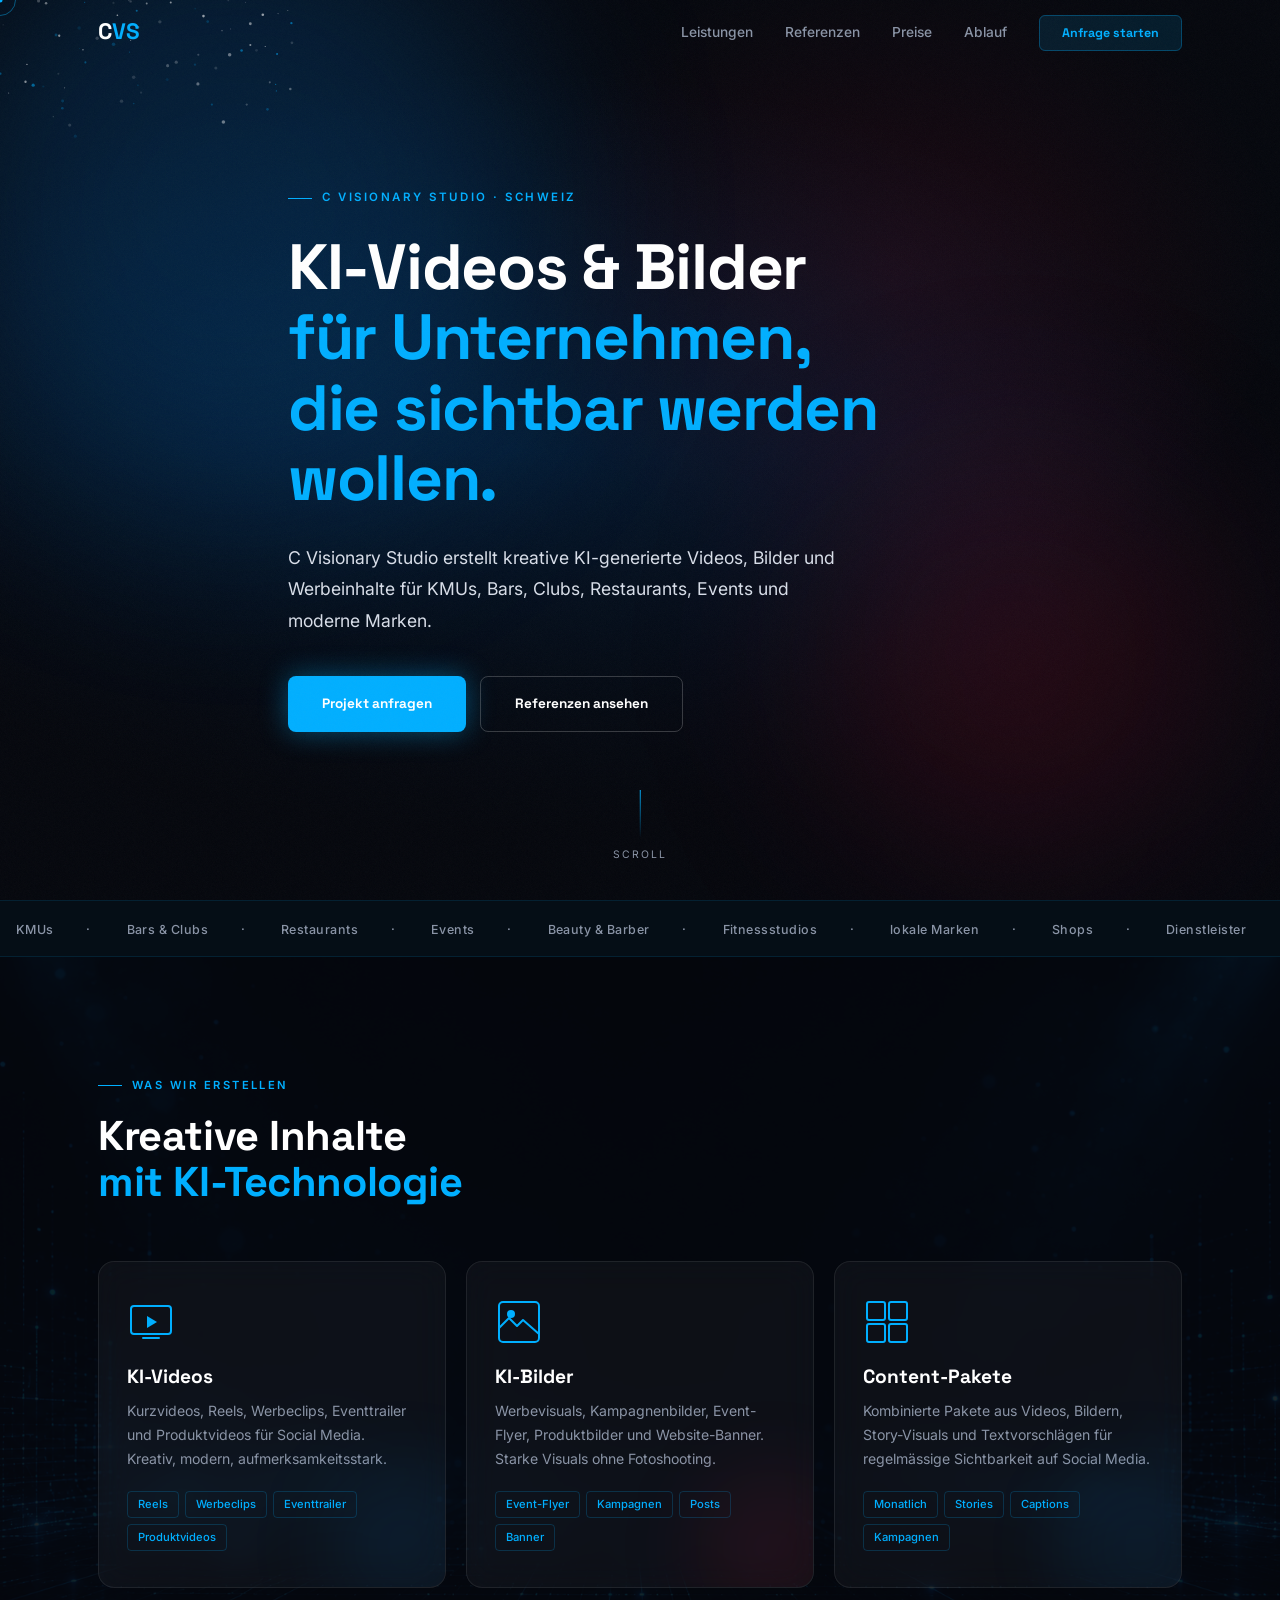
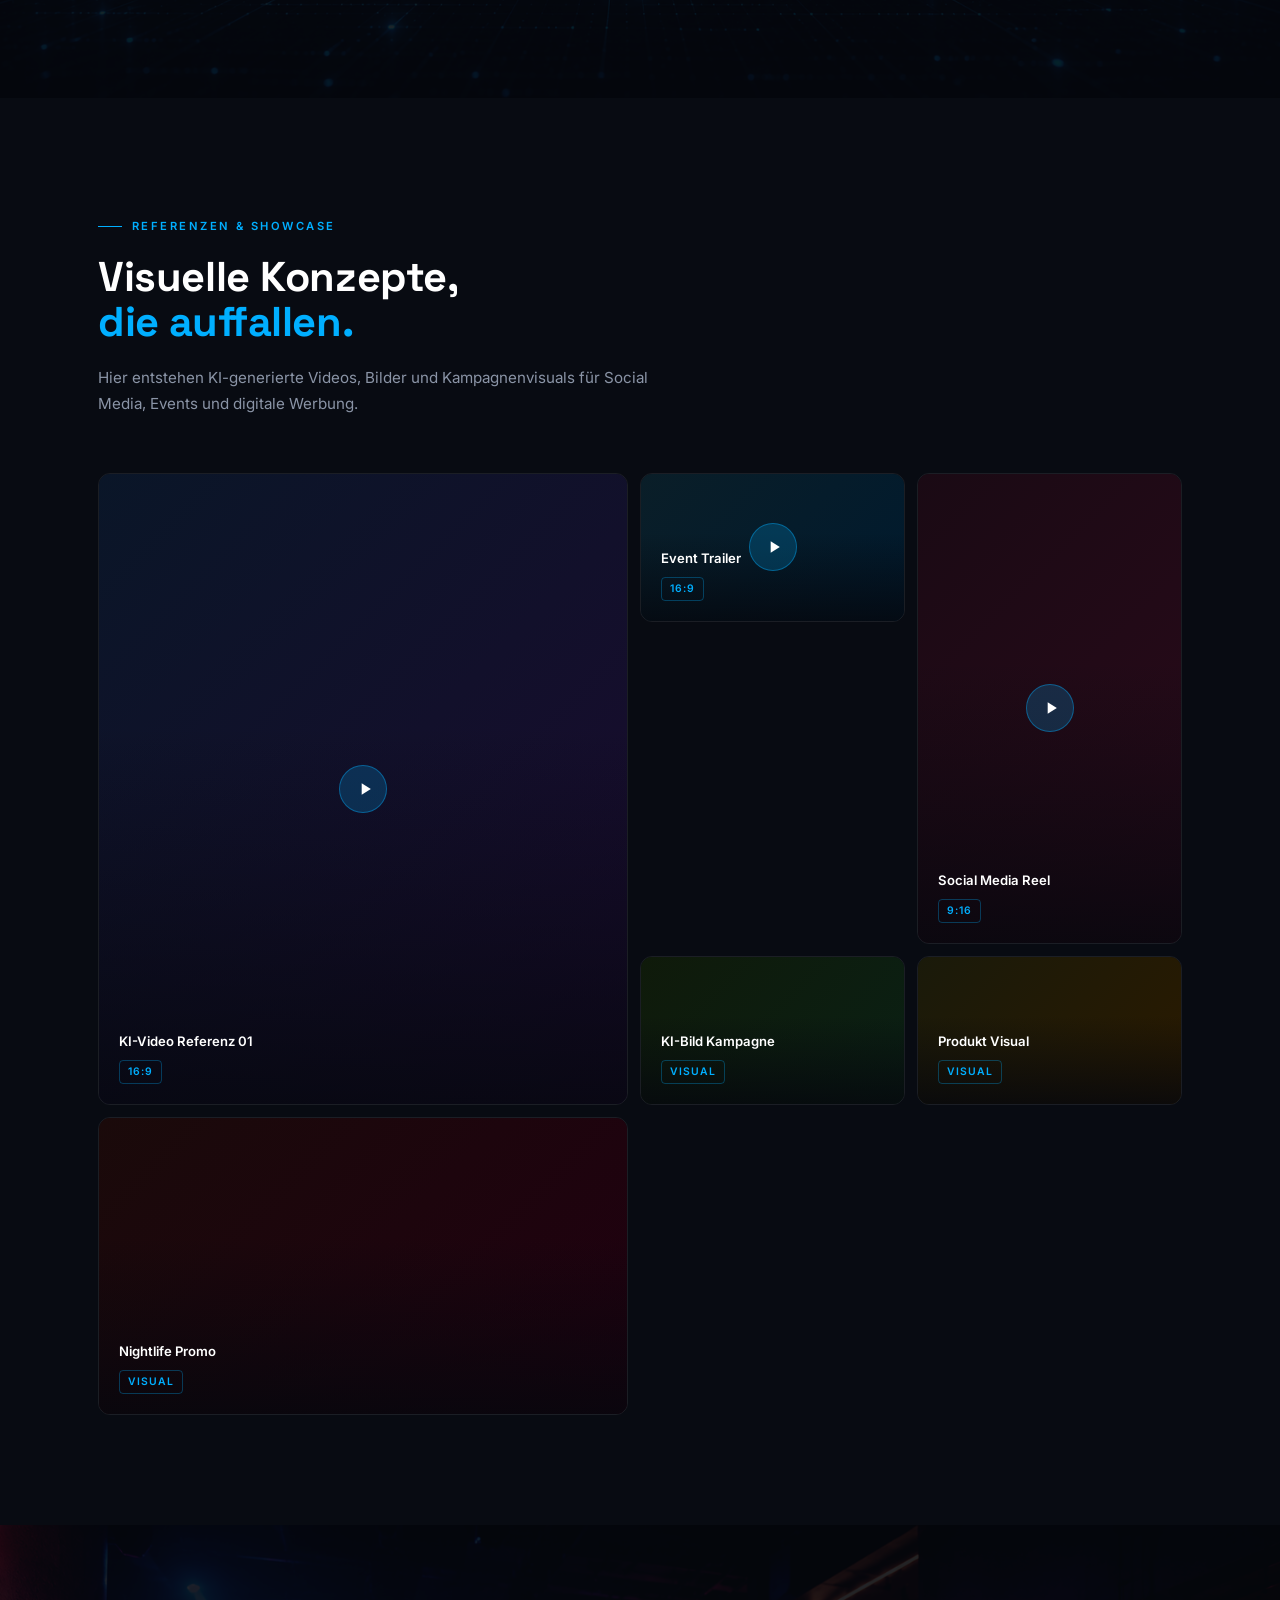
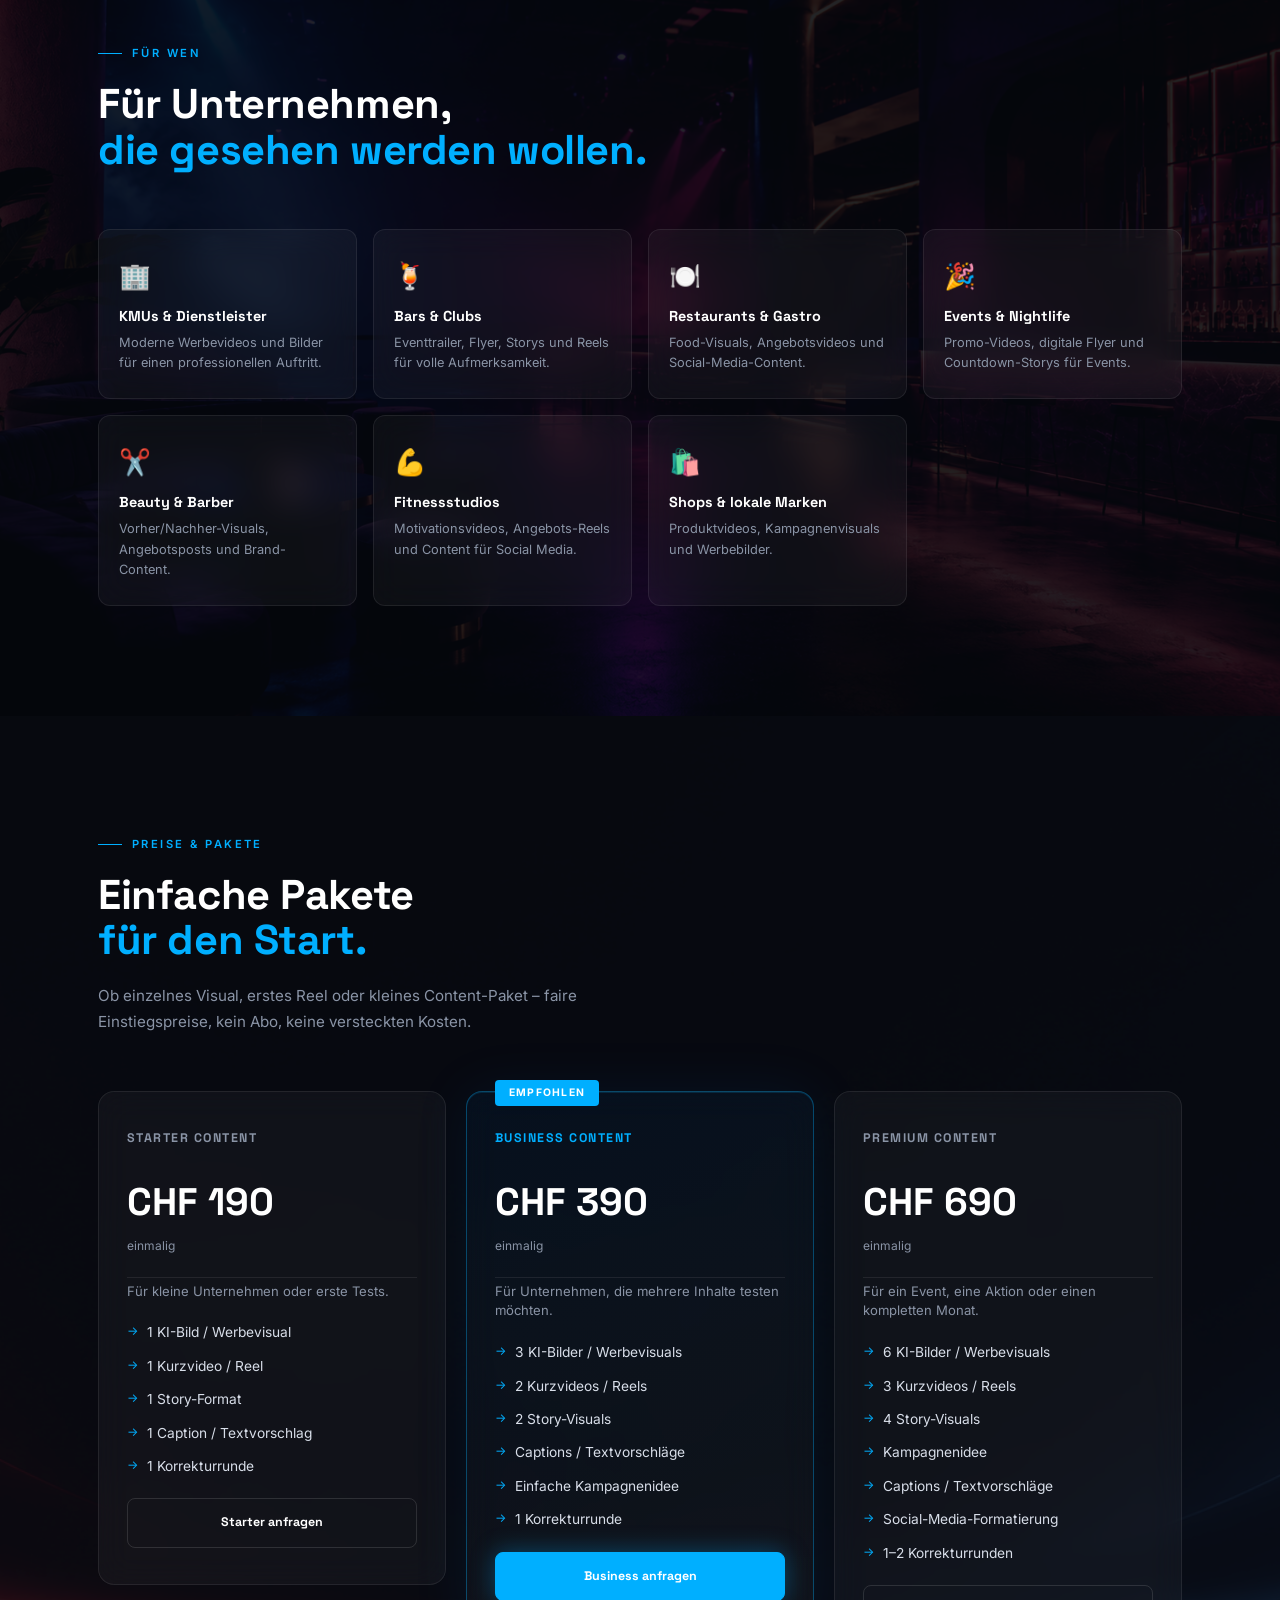
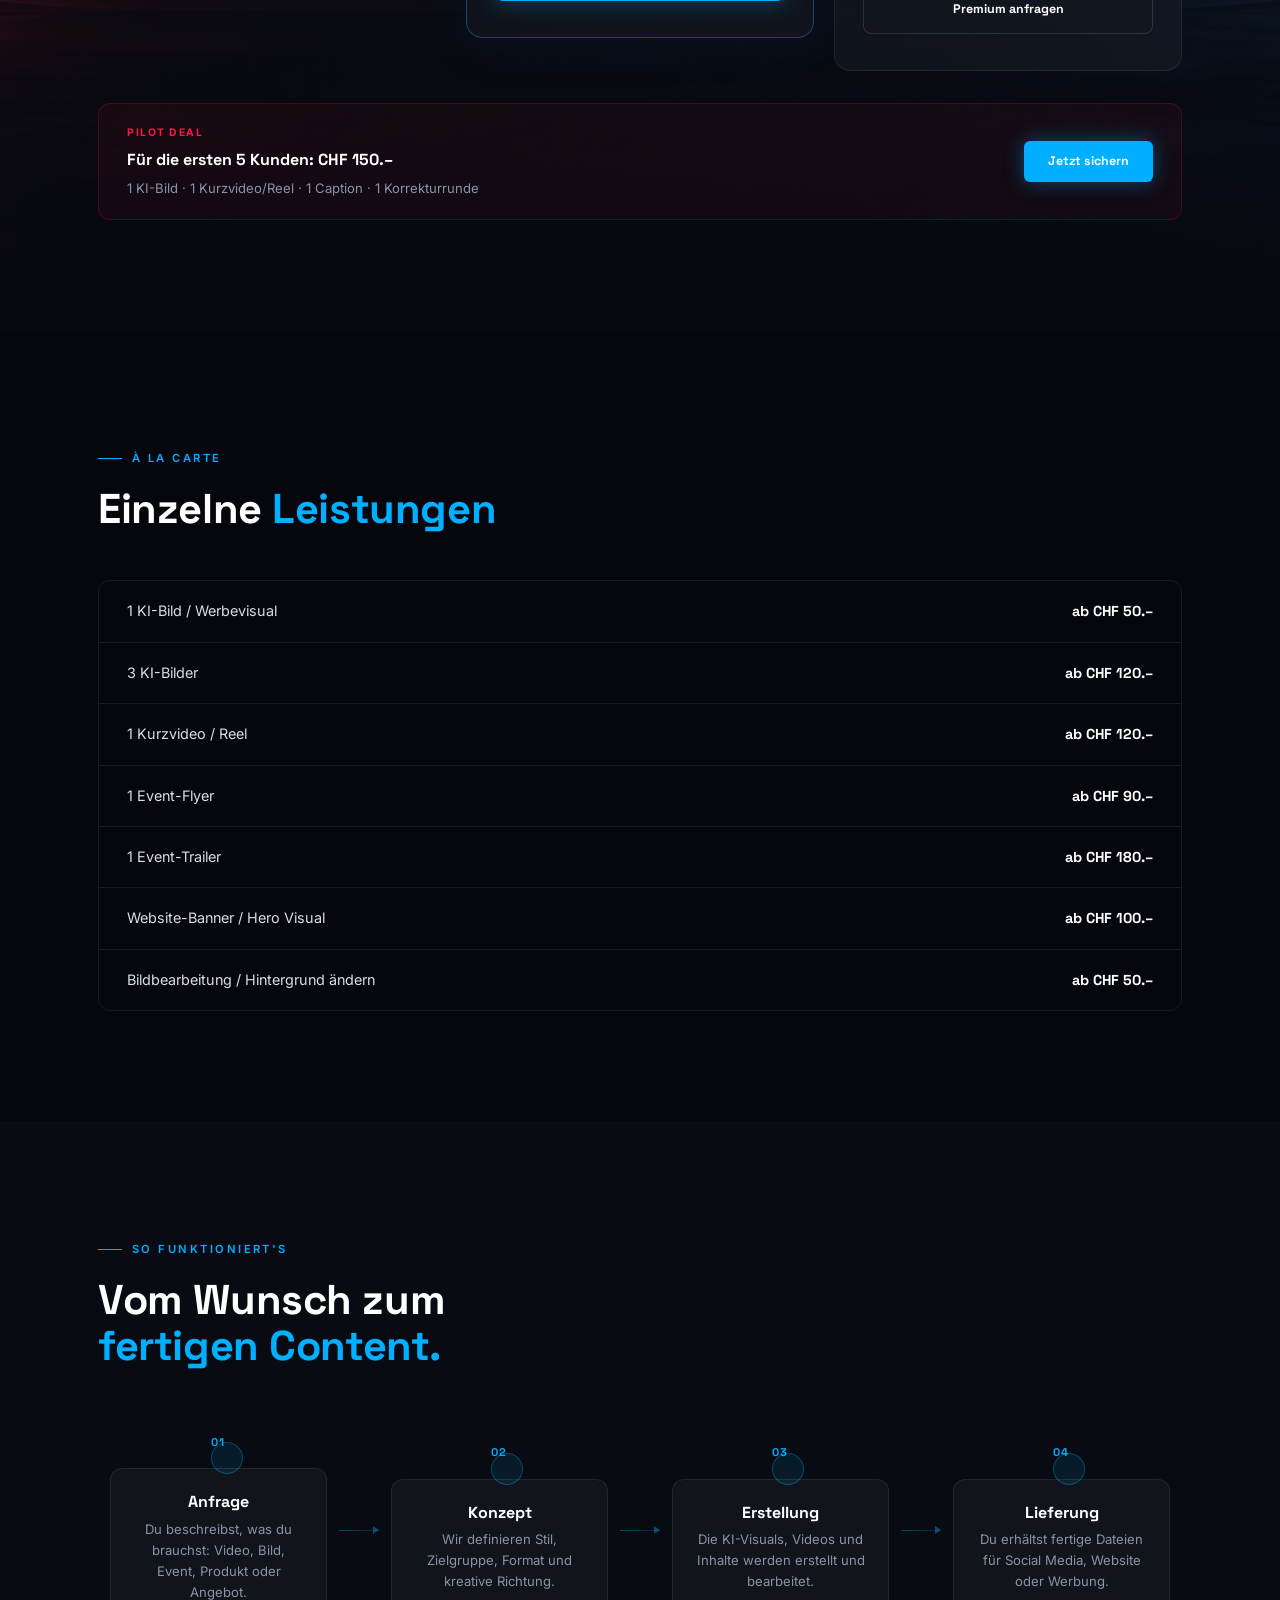
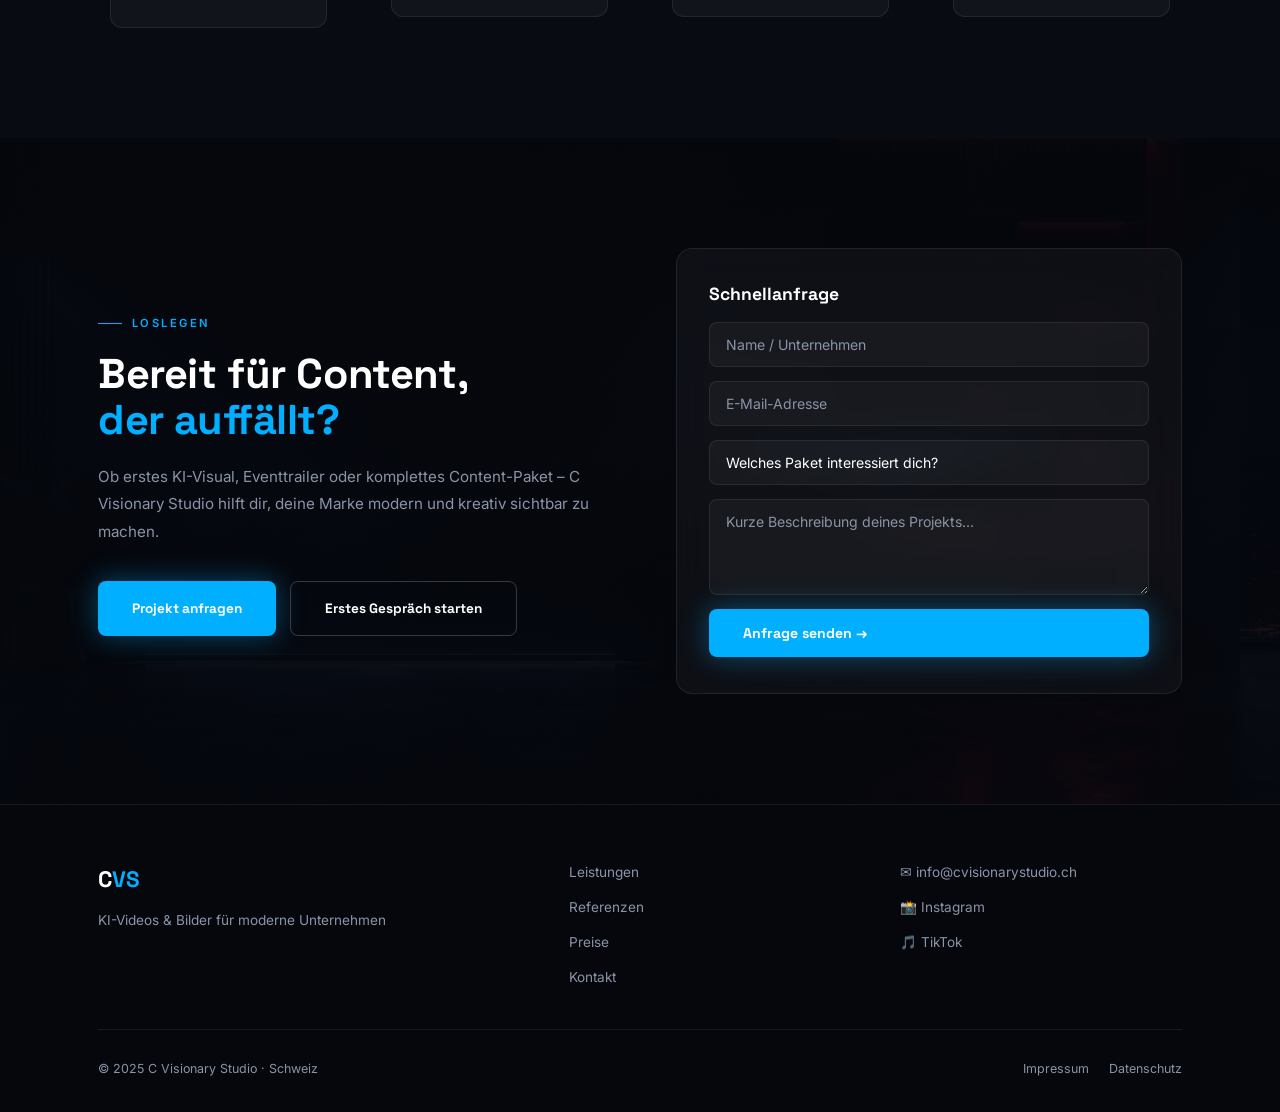
==== commit 2b64c863: "style: Schrift auf Space Grotesk geaendert, besser lesbar" ====
--- a/index.html
+++ b/index.html
@@ -5,7 +5,7 @@
   <meta name="viewport" content="width=device-width, initial-scale=1.0" />
   <title>C Visionary Studio – KI-Videos & Bilder für Unternehmen</title>
   <link rel="preconnect" href="https://fonts.googleapis.com" />
-  <link href="https://fonts.googleapis.com/css2?family=Syne:wght@400;600;700;800&family=Inter:wght@300;400;500;600&display=swap" rel="stylesheet" />
+  <link href="https://fonts.googleapis.com/css2?family=Space+Grotesk:wght@400;500;600;700&family=Inter:wght@300;400;500;600&display=swap" rel="stylesheet" />
   <link rel="stylesheet" href="style.css" />
 </head>
 <body>
--- a/style.css
+++ b/style.css
@@ -18,7 +18,7 @@
   --text:     #D8DEE9;
   --muted:    #8A94A6;
   --border:   rgba(255,255,255,0.08);
-  --ff-h:     'Syne', sans-serif;
+  --ff-h:     'Space Grotesk', sans-serif;
   --ff-b:     'Inter', sans-serif;
   --ease:     cubic-bezier(.16,1,.3,1);
 }
@@ -78,8 +78,8 @@
 /* ── TYPOGRAPHY ── */
 h1, h2, h3, h4 { font-family: var(--ff-h); color: var(--white); line-height: 1.1; }
 
-h1 { font-size: clamp(2.8rem, 6vw, 5.5rem); font-weight: 800; }
-h2 { font-size: clamp(2rem, 4vw, 3.2rem); font-weight: 700; margin-bottom: 16px; }
+h1 { font-size: clamp(2.2rem, 5vw, 4.2rem); font-weight: 700; letter-spacing: -.02em; }
+h2 { font-size: clamp(1.7rem, 3.5vw, 2.6rem); font-weight: 700; letter-spacing: -.01em; margin-bottom: 16px; }
 
 .hero-hl { color: var(--blue); display: block; }
 .hl { color: var(--blue); }
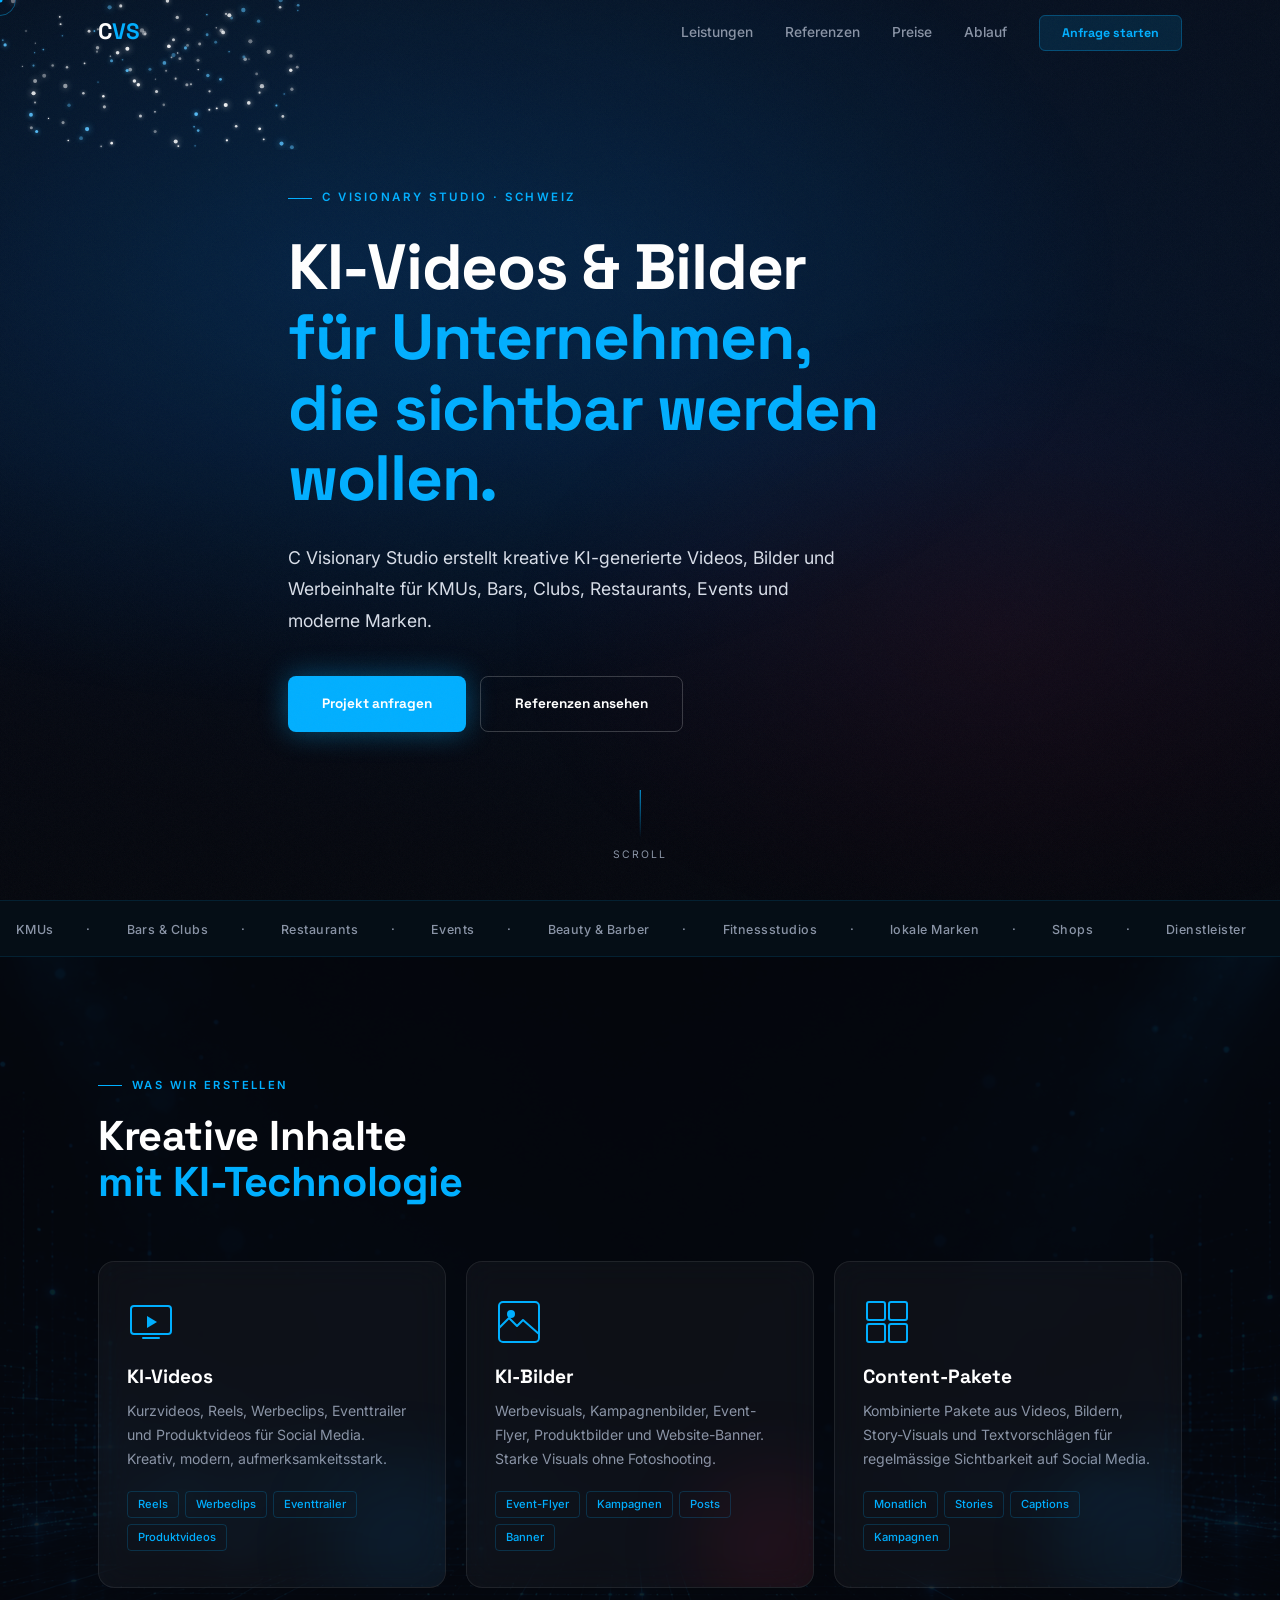
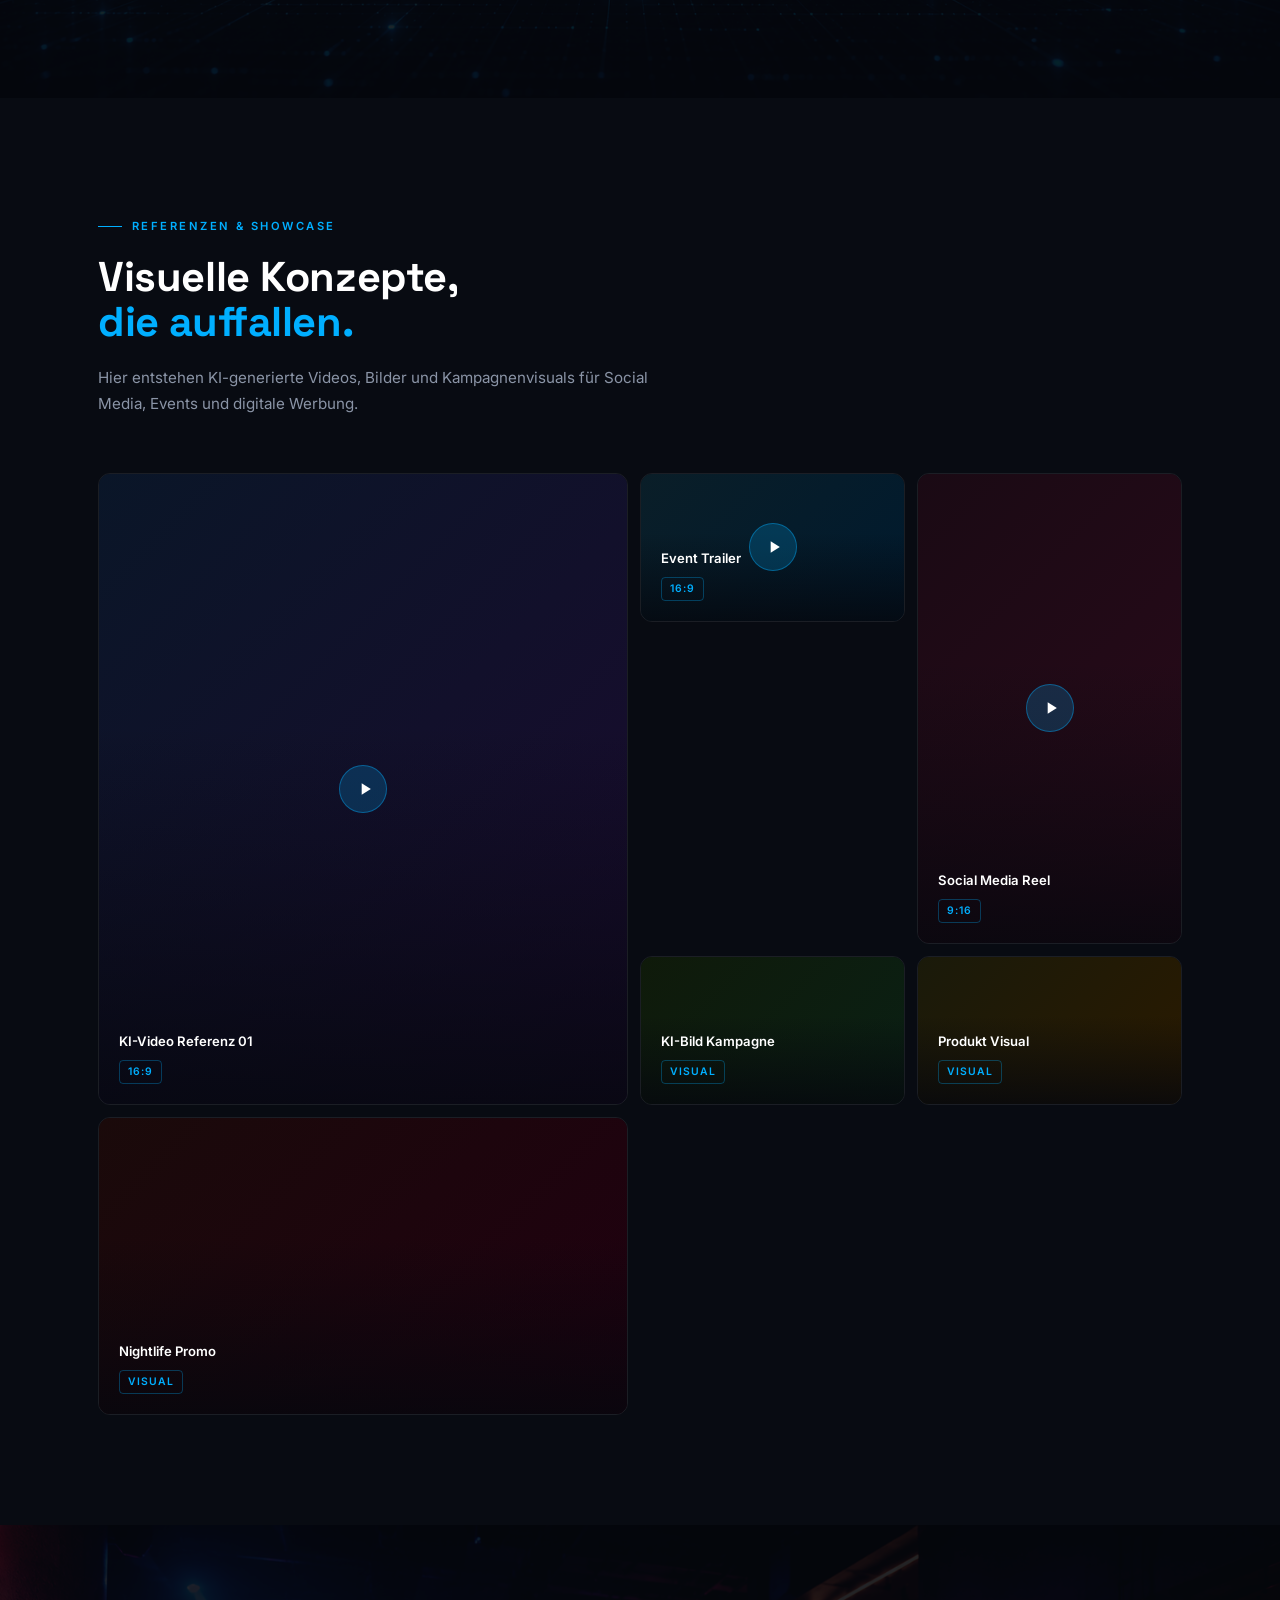
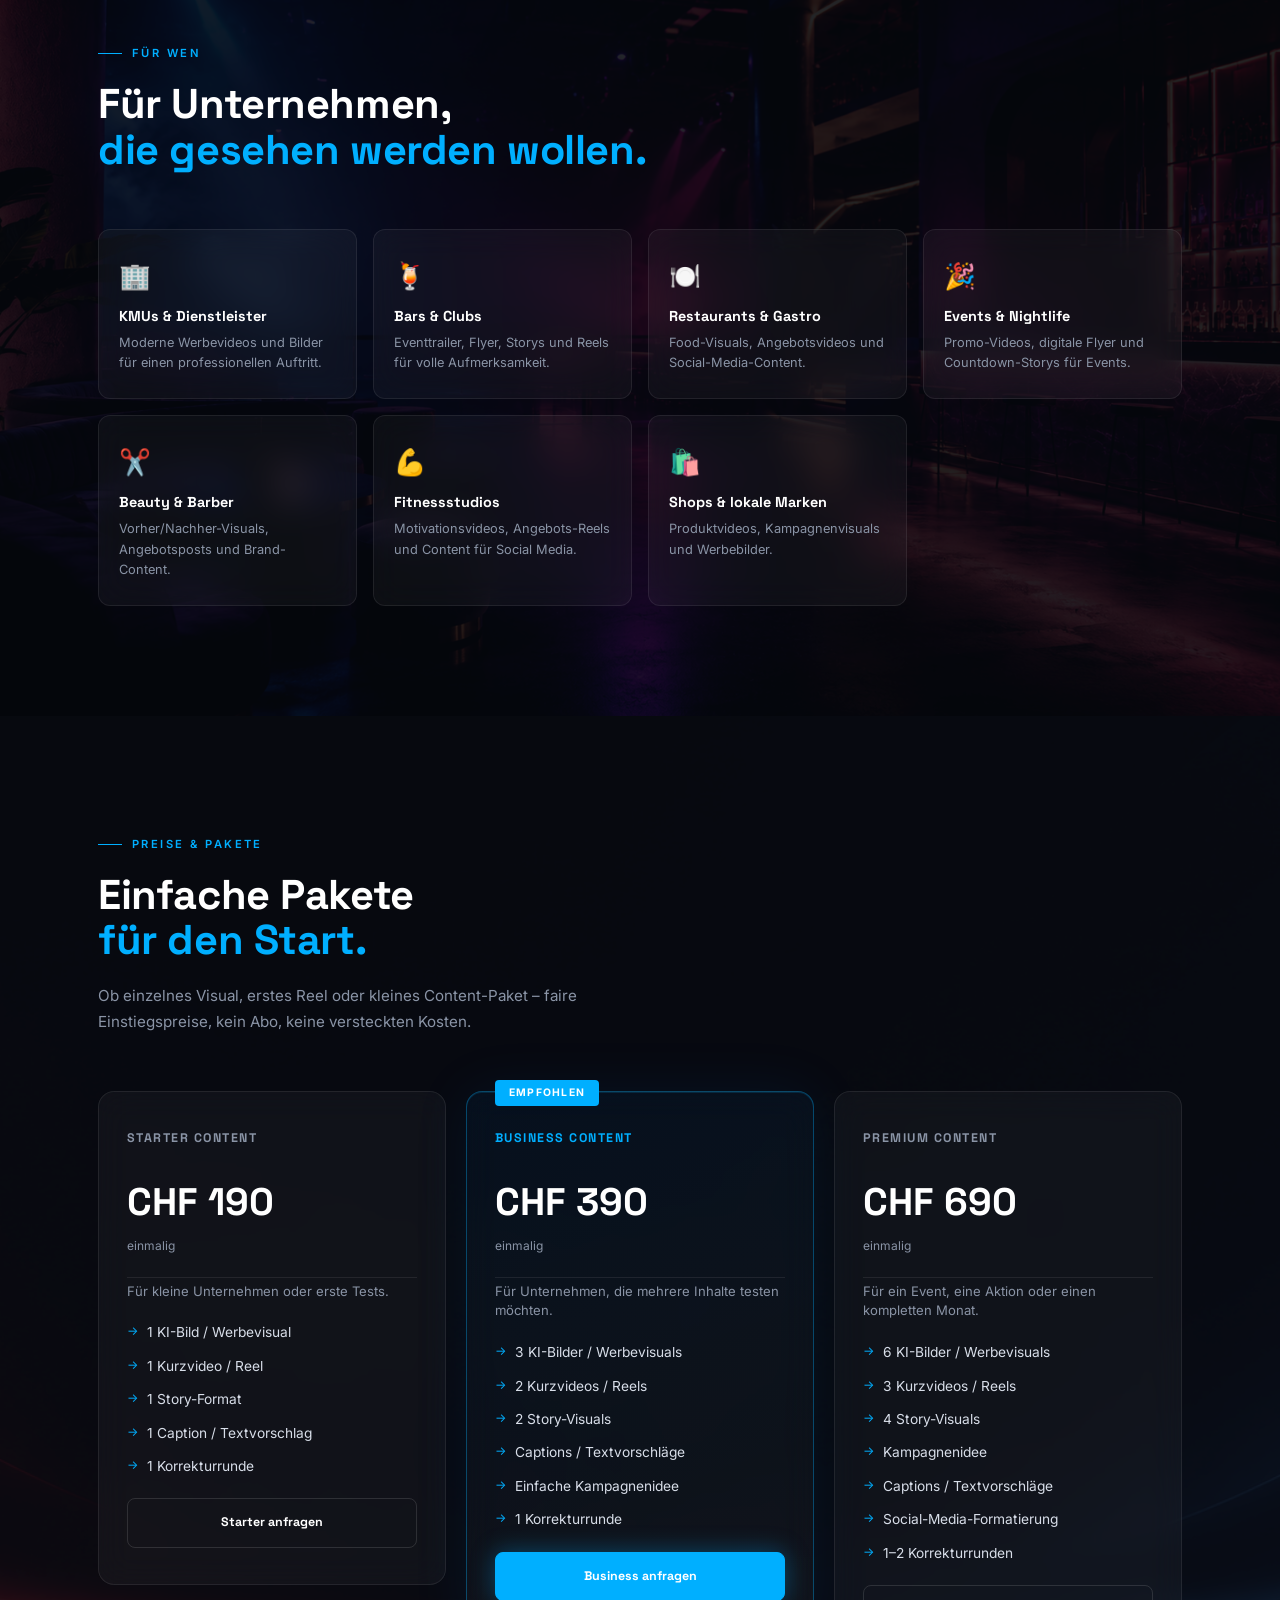
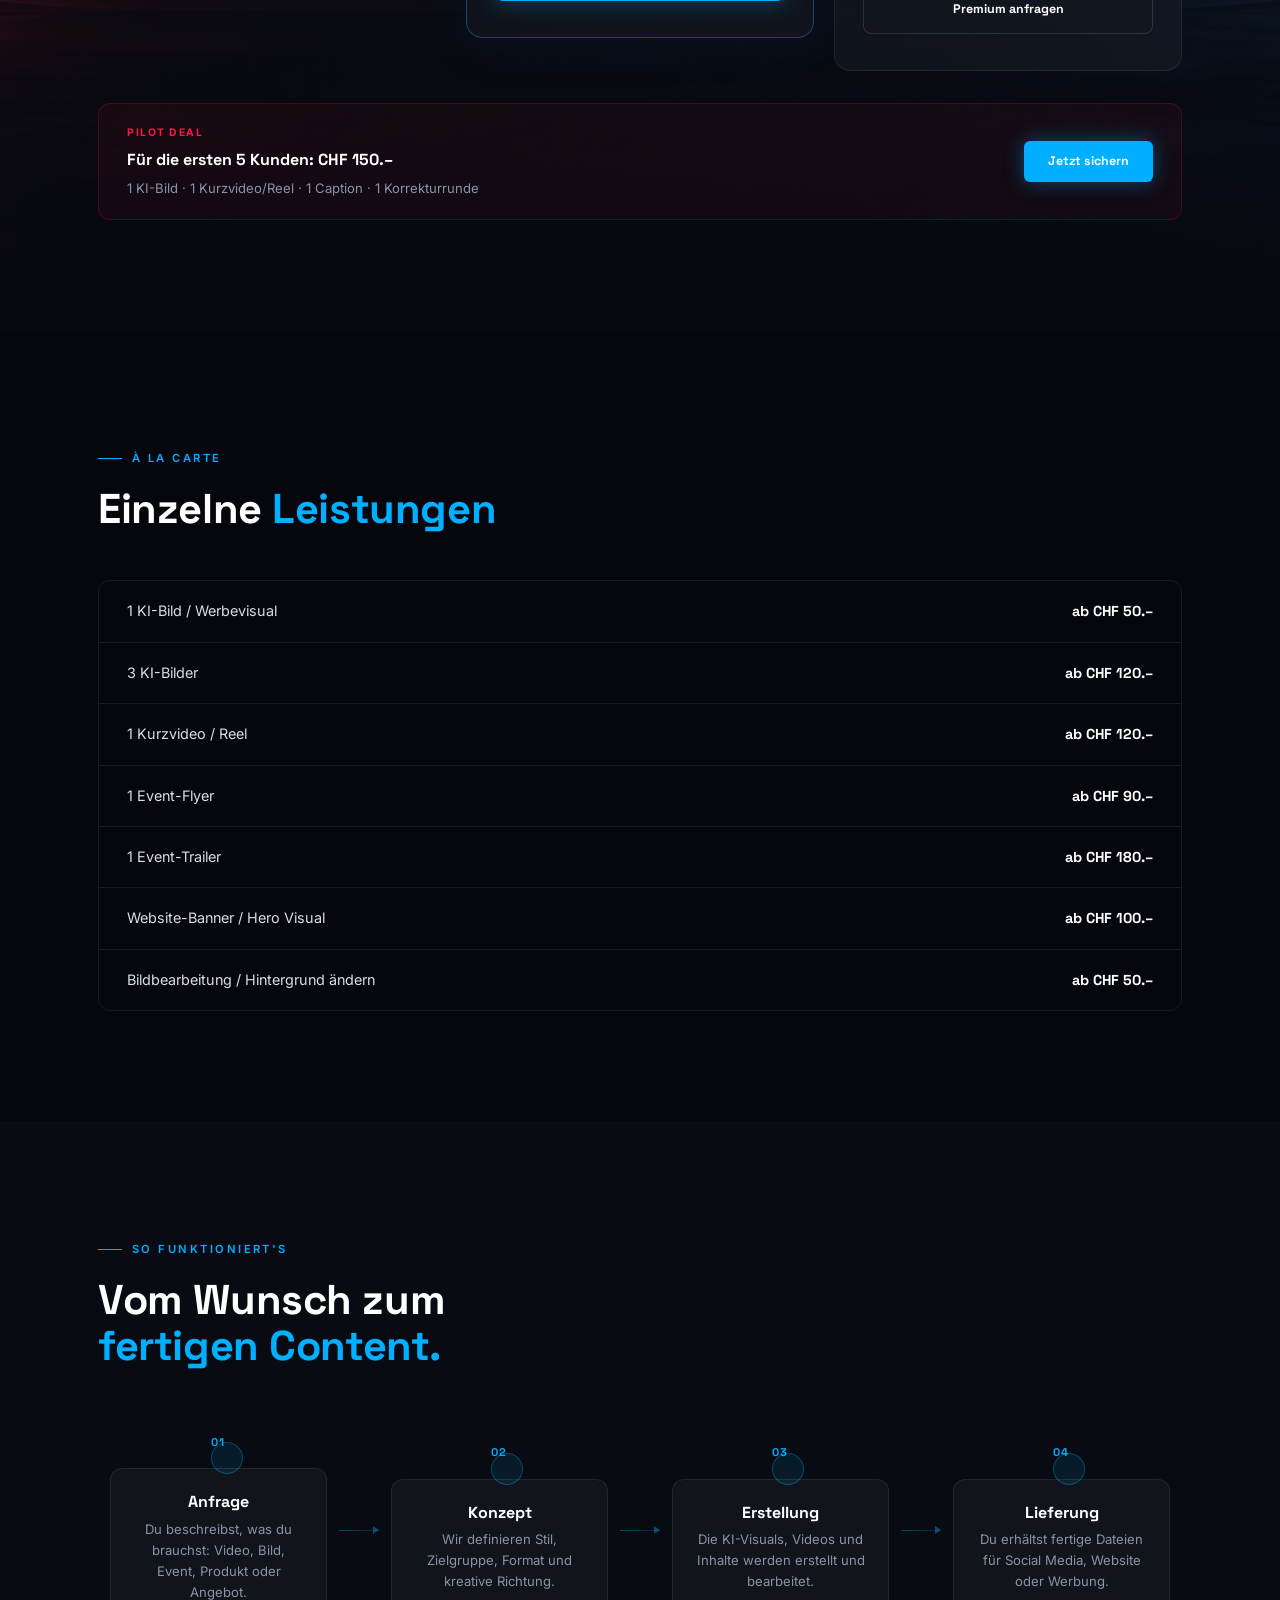
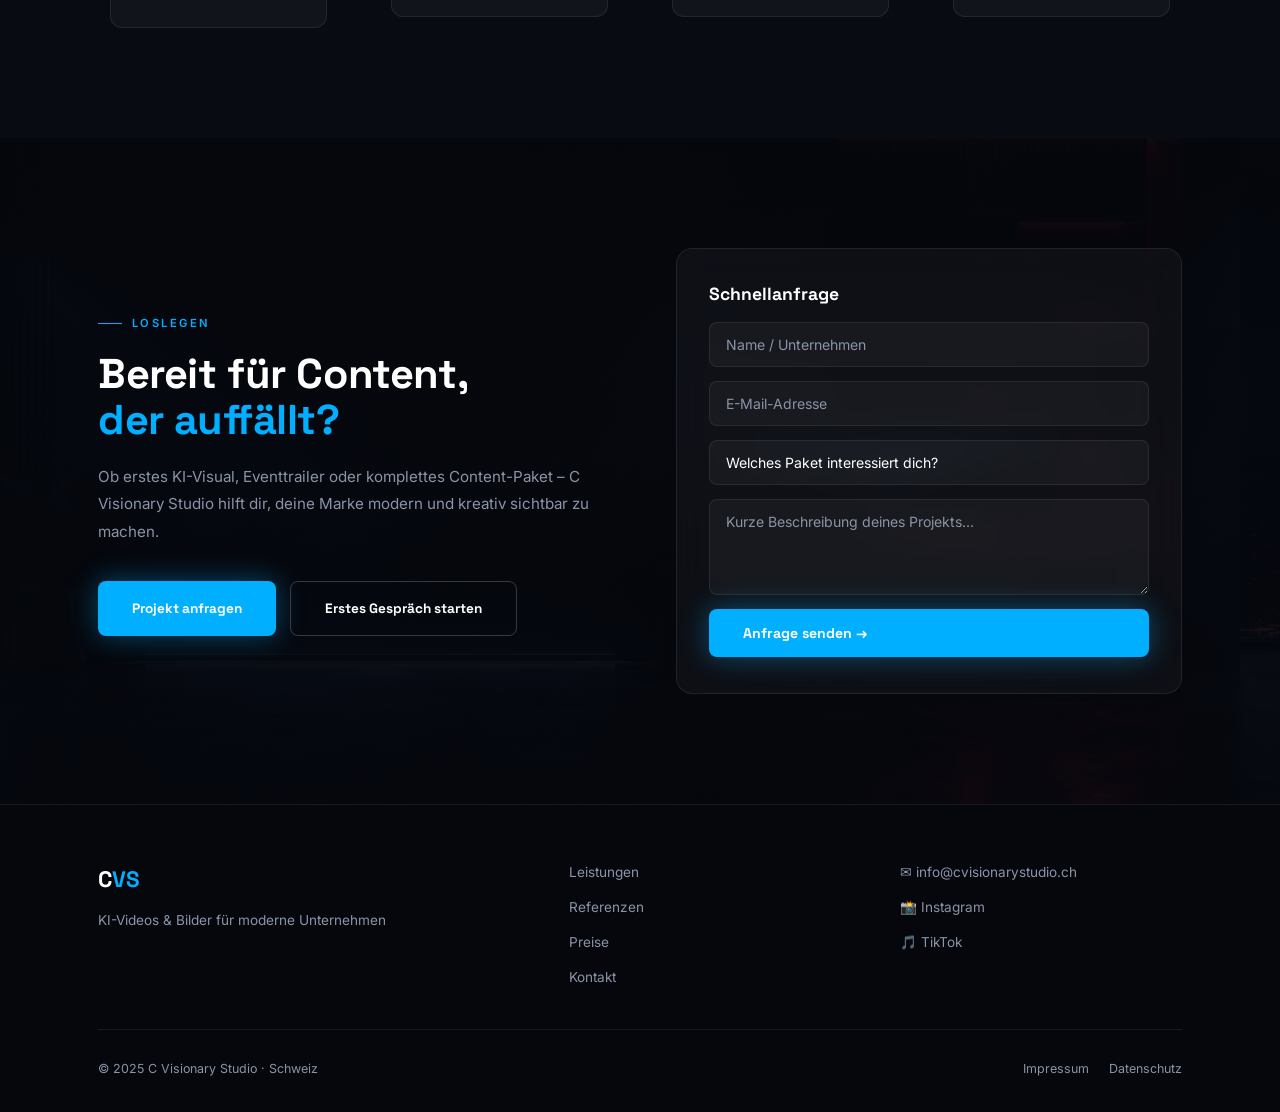
==== commit 1a678279: "fix: Cache-Busting fuer app.js und style.css, damit Browser die aktuelle Version laden" ====
--- a/index.html
+++ b/index.html
@@ -6,7 +6,7 @@
   <title>C Visionary Studio – KI-Videos & Bilder für Unternehmen</title>
   <link rel="preconnect" href="https://fonts.googleapis.com" />
   <link href="https://fonts.googleapis.com/css2?family=Space+Grotesk:wght@400;500;600;700&family=Inter:wght@300;400;500;600&display=swap" rel="stylesheet" />
-  <link rel="stylesheet" href="style.css" />
+  <link rel="stylesheet" href="style.css?v=4" />
 </head>
 <body>
 
@@ -478,6 +478,6 @@
     </div>
   </footer>
 
-  <script src="app.js"></script>
+  <script src="app.js?v=4"></script>
 </body>
 </html>
--- a/style.css
+++ b/style.css
@@ -221,8 +221,9 @@
 }
 .hero-media-fallback {
   position: absolute; inset: 0;
-  background: radial-gradient(ellipse 80% 60% at 40% 50%, rgba(0,80,160,.35) 0%, transparent 70%),
-              radial-gradient(ellipse 50% 60% at 70% 30%, rgba(255,23,68,.15) 0%, transparent 60%);
+  background:
+    radial-gradient(ellipse 140% 120% at 50% 30%, rgba(0,90,190,.25) 0%, rgba(5,12,30,.55) 55%, rgba(3,6,16,.85) 100%),
+    linear-gradient(180deg, #0a1628 0%, #060c1a 55%, #050810 100%);
 }
 .hero-overlay {
   position: absolute; inset: 0;
@@ -232,18 +233,22 @@
 /* Orbs */
 .orb {
   position: absolute; border-radius: 50%;
-  pointer-events: none; filter: blur(100px);
+  pointer-events: none; filter: blur(120px);
   animation: orbFloat 8s ease-in-out infinite;
 }
 .orb-blue {
-  width: 600px; height: 600px;
-  background: rgba(0,140,255,.18);
-  top: -10%; left: -5%;
+  width: 100%; height: 100%;
+  top: 0; left: 0;
+  background: radial-gradient(ellipse 90% 70% at 25% 30%, rgba(0,140,255,.12) 0%, transparent 70%);
+  filter: blur(0);
+  border-radius: 0;
 }
 .orb-red {
-  width: 400px; height: 400px;
-  background: rgba(255,23,68,.12);
-  bottom: 5%; right: 5%;
+  width: 100%; height: 100%;
+  top: 0; left: 0;
+  background: radial-gradient(ellipse 60% 55% at 78% 70%, rgba(255,23,68,.06) 0%, transparent 65%);
+  filter: blur(0);
+  border-radius: 0;
   animation-delay: -4s;
 }
 @keyframes orbFloat {
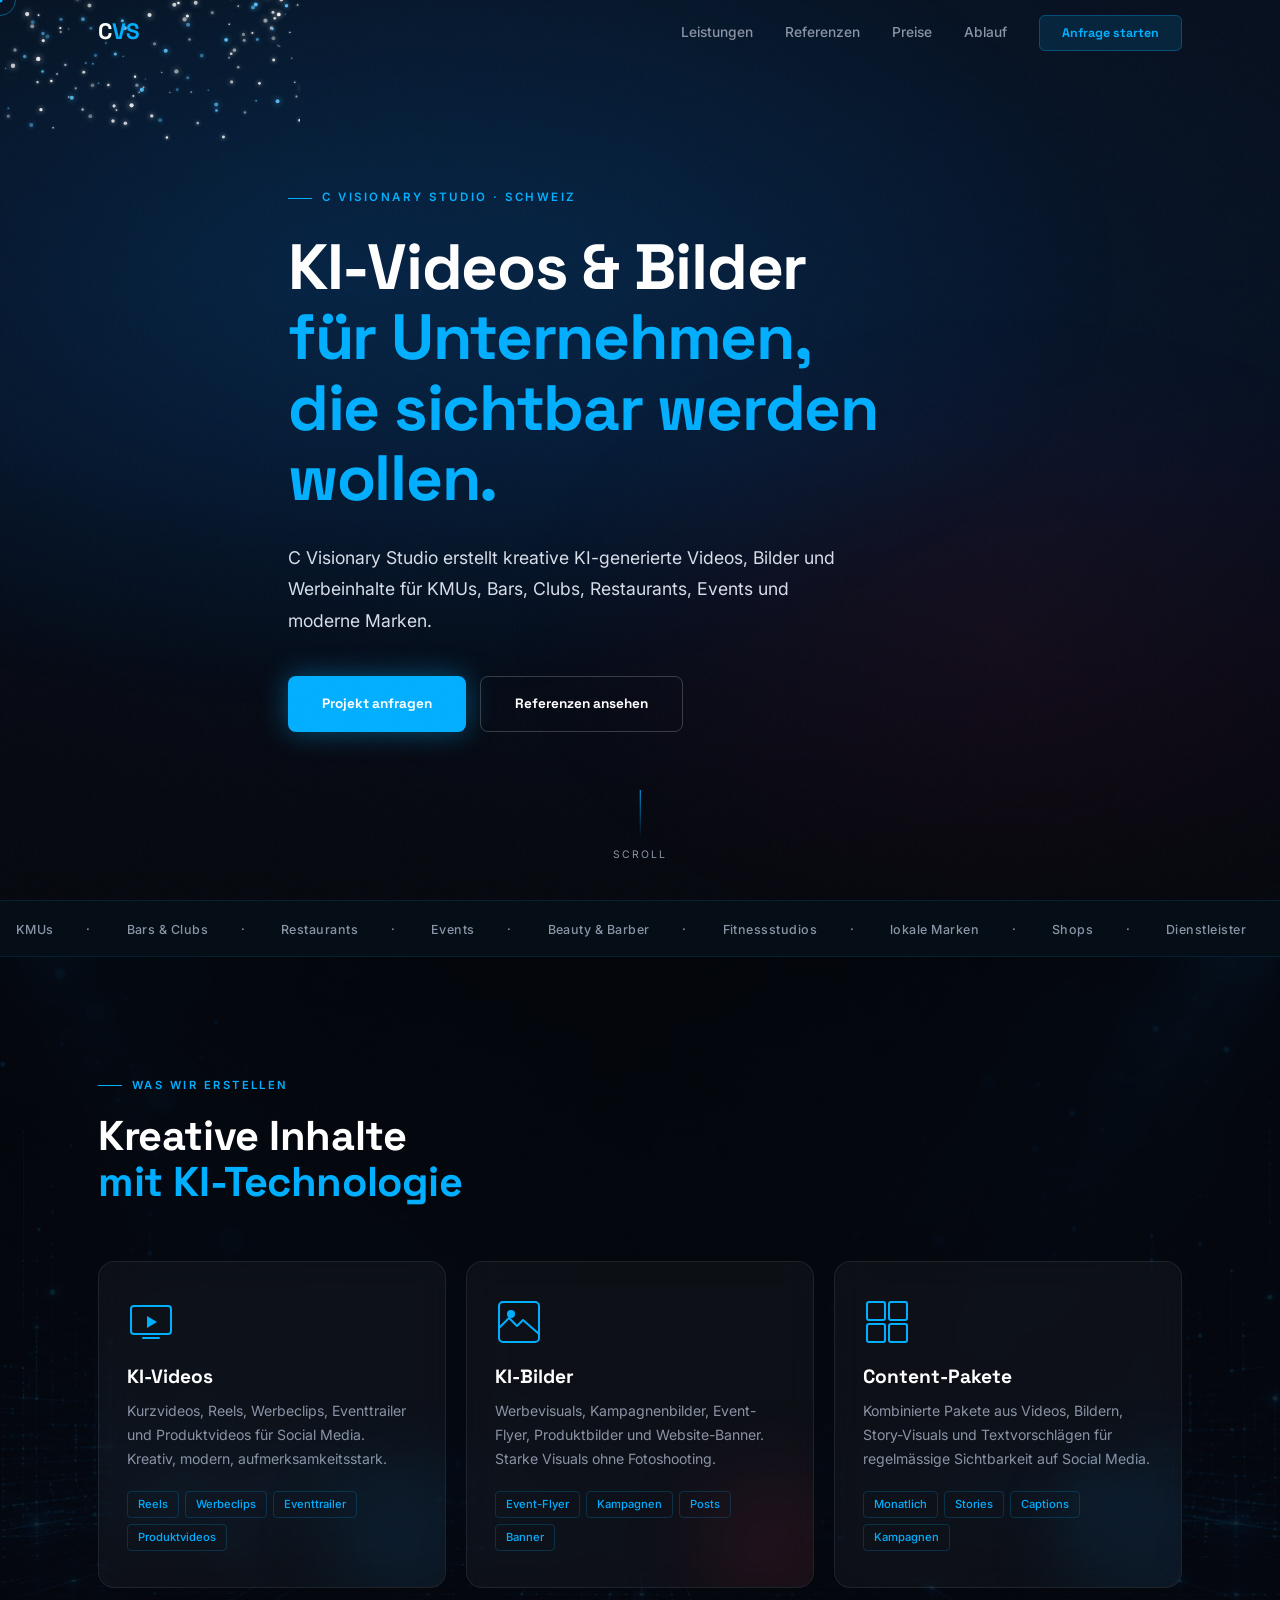
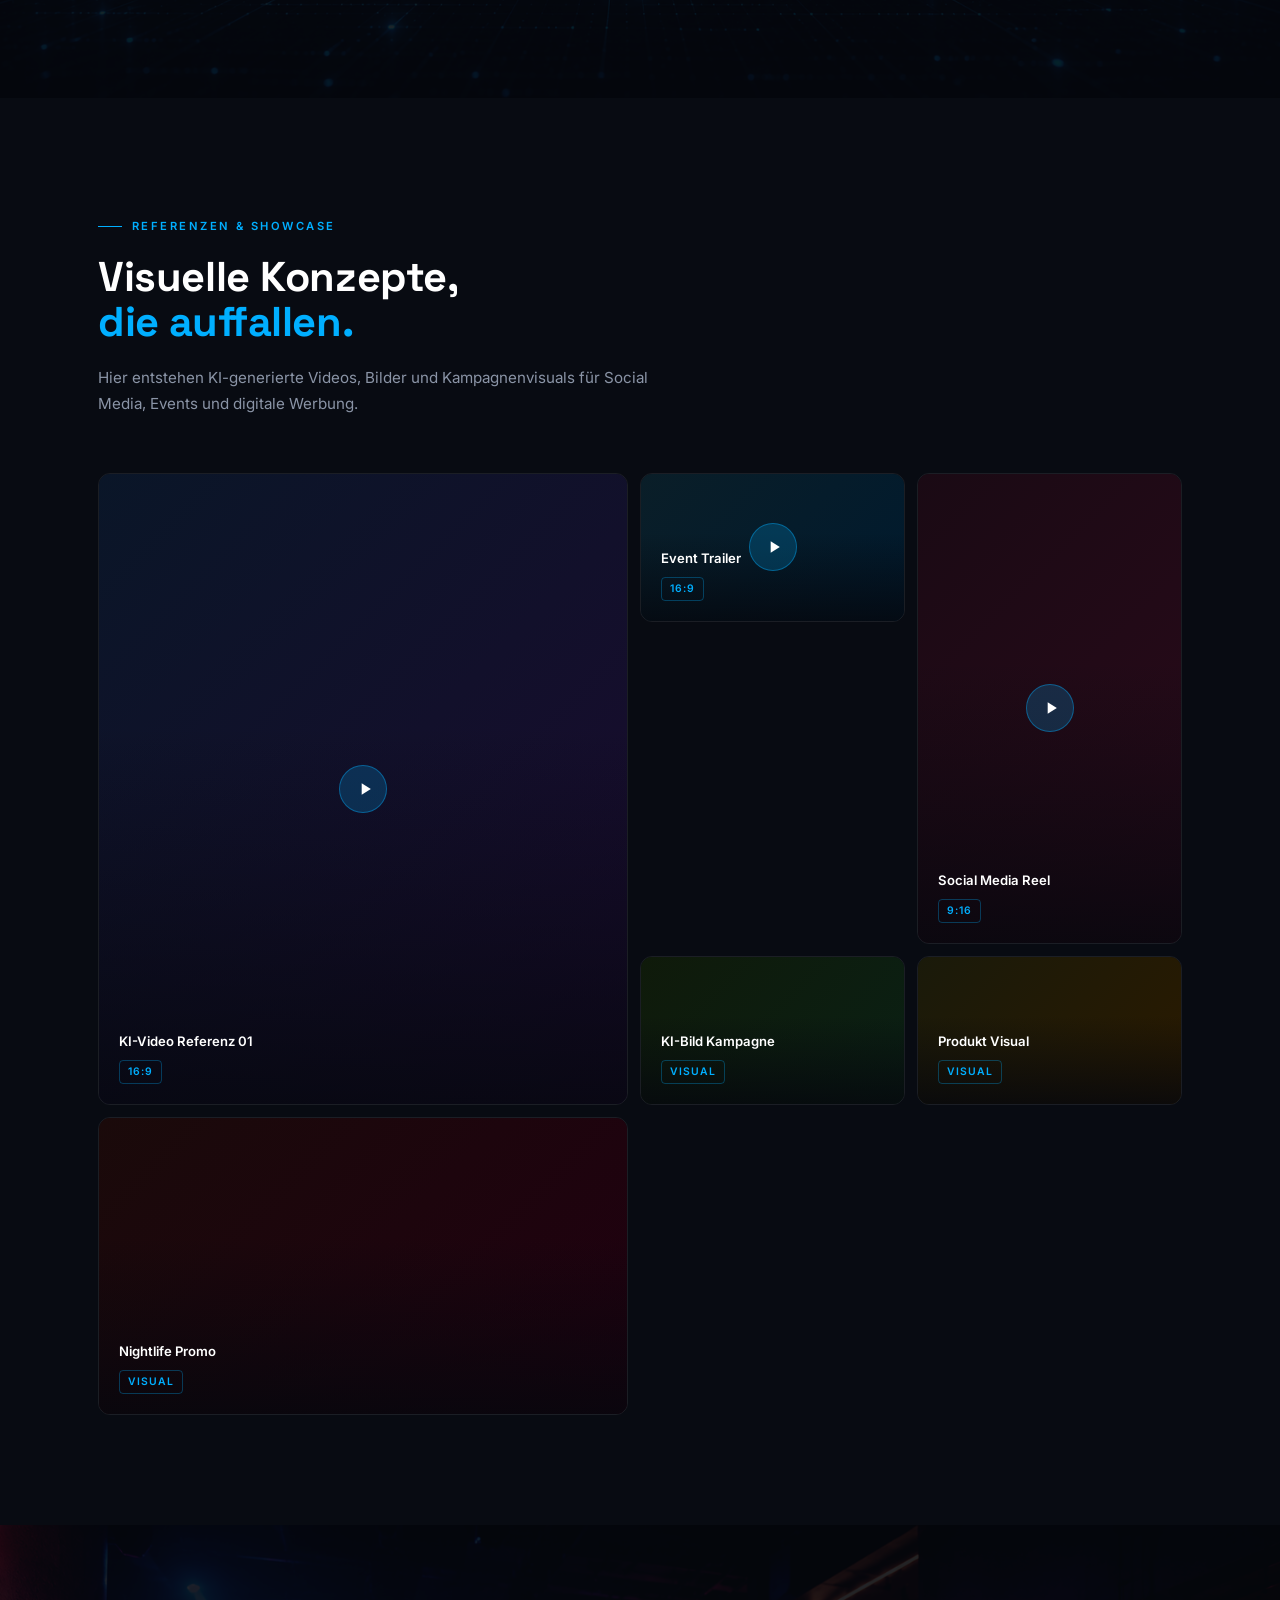
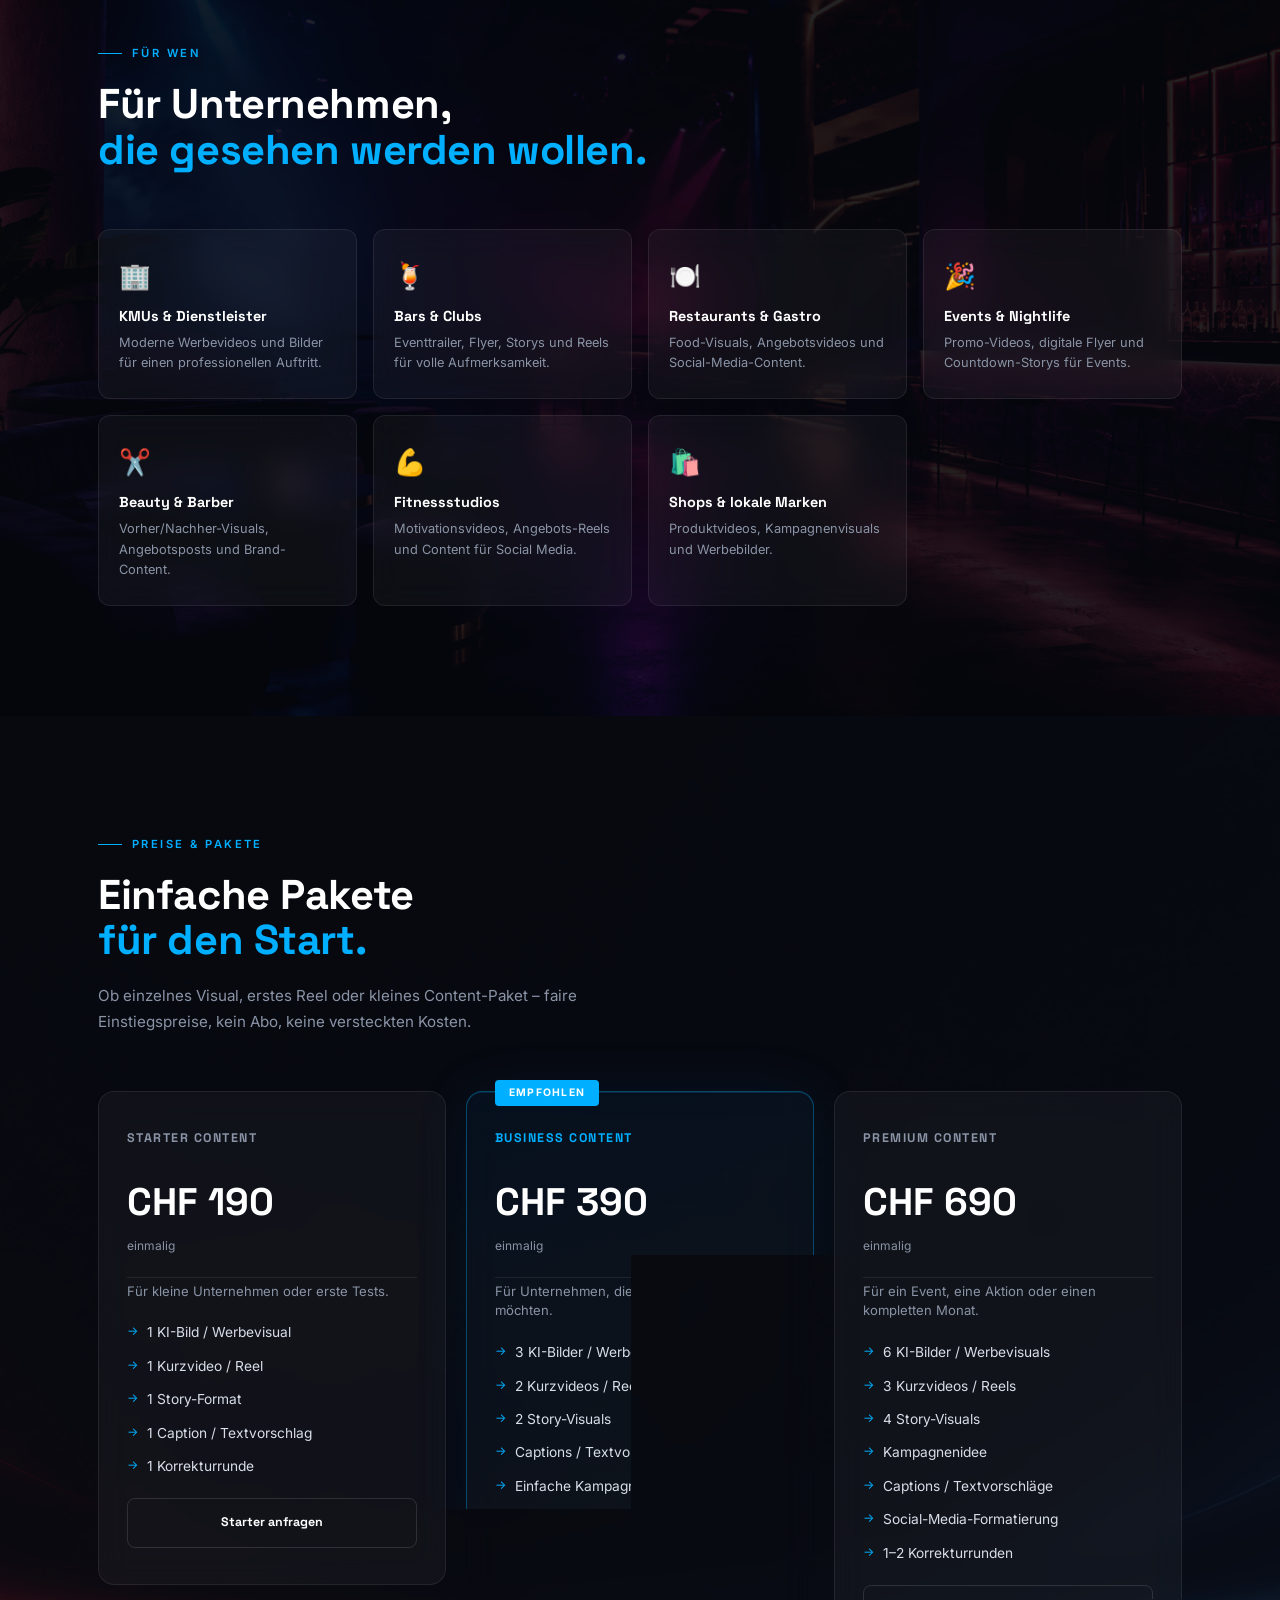
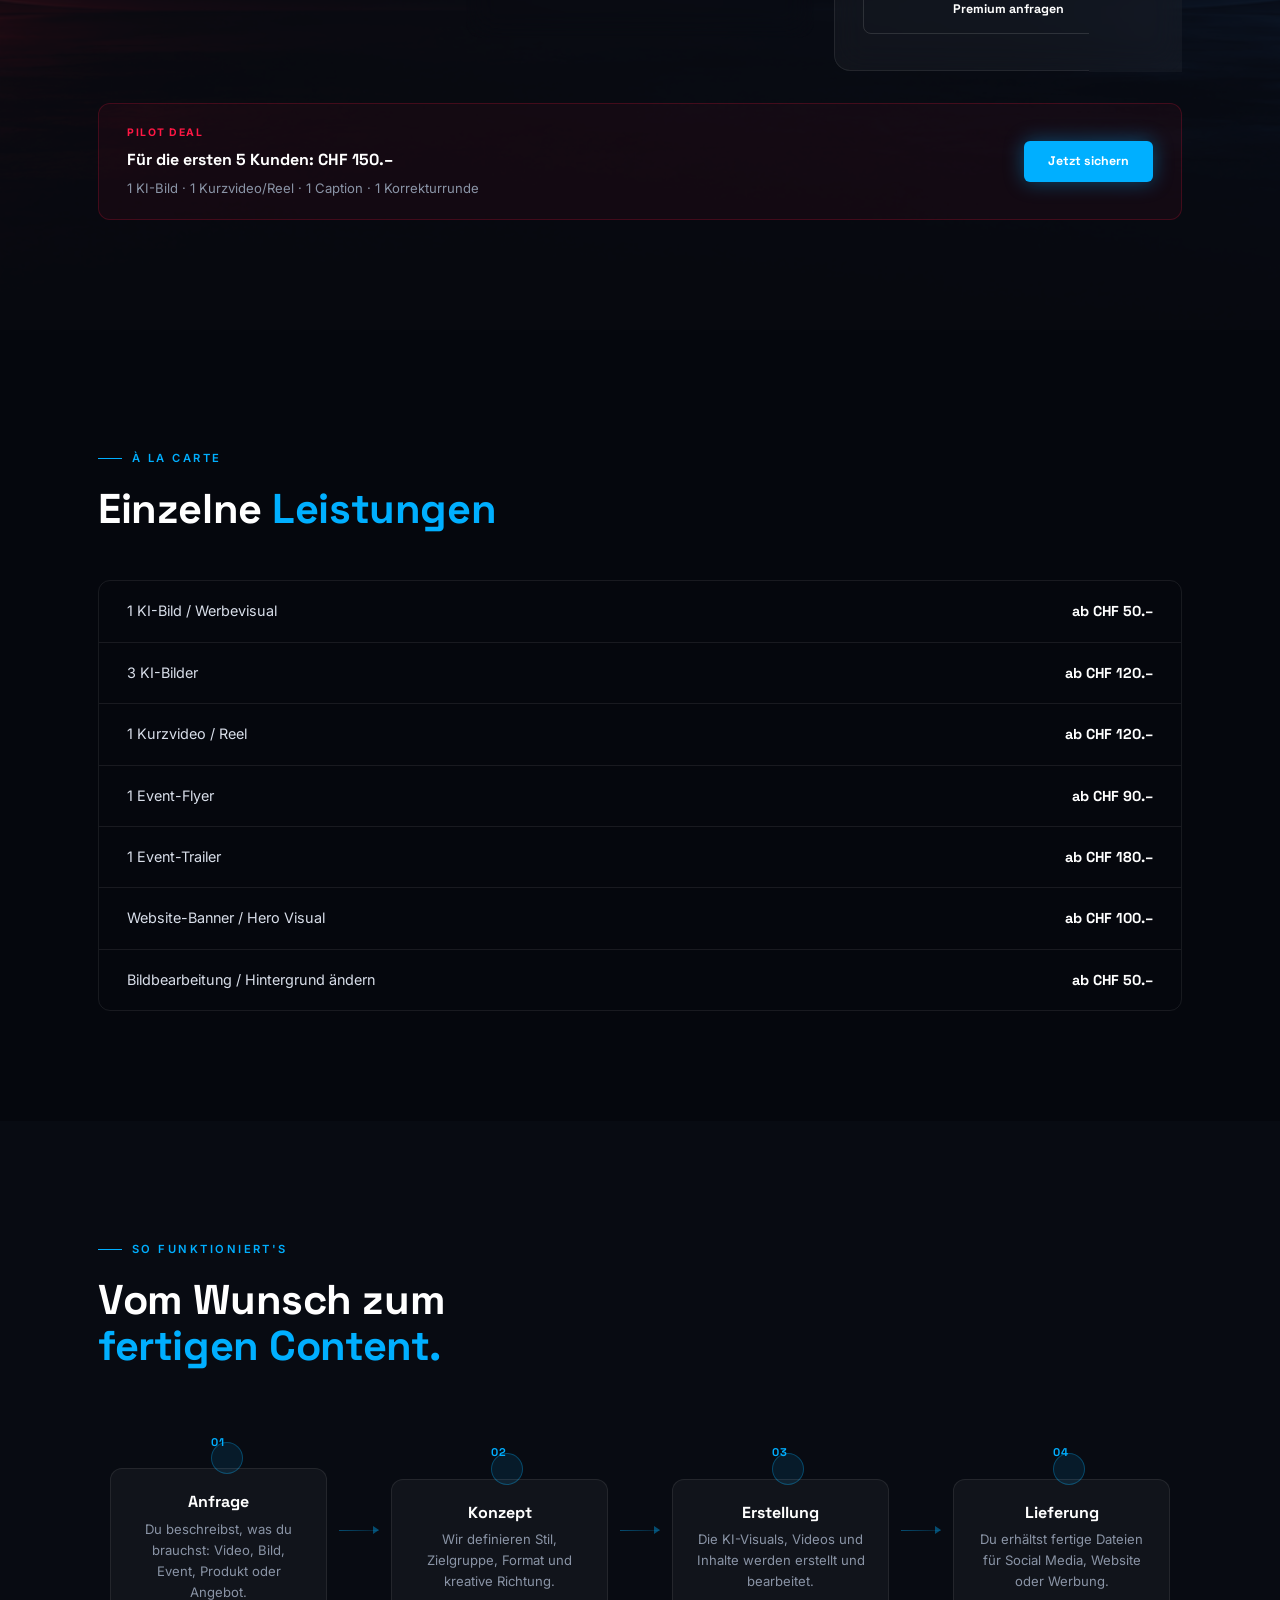
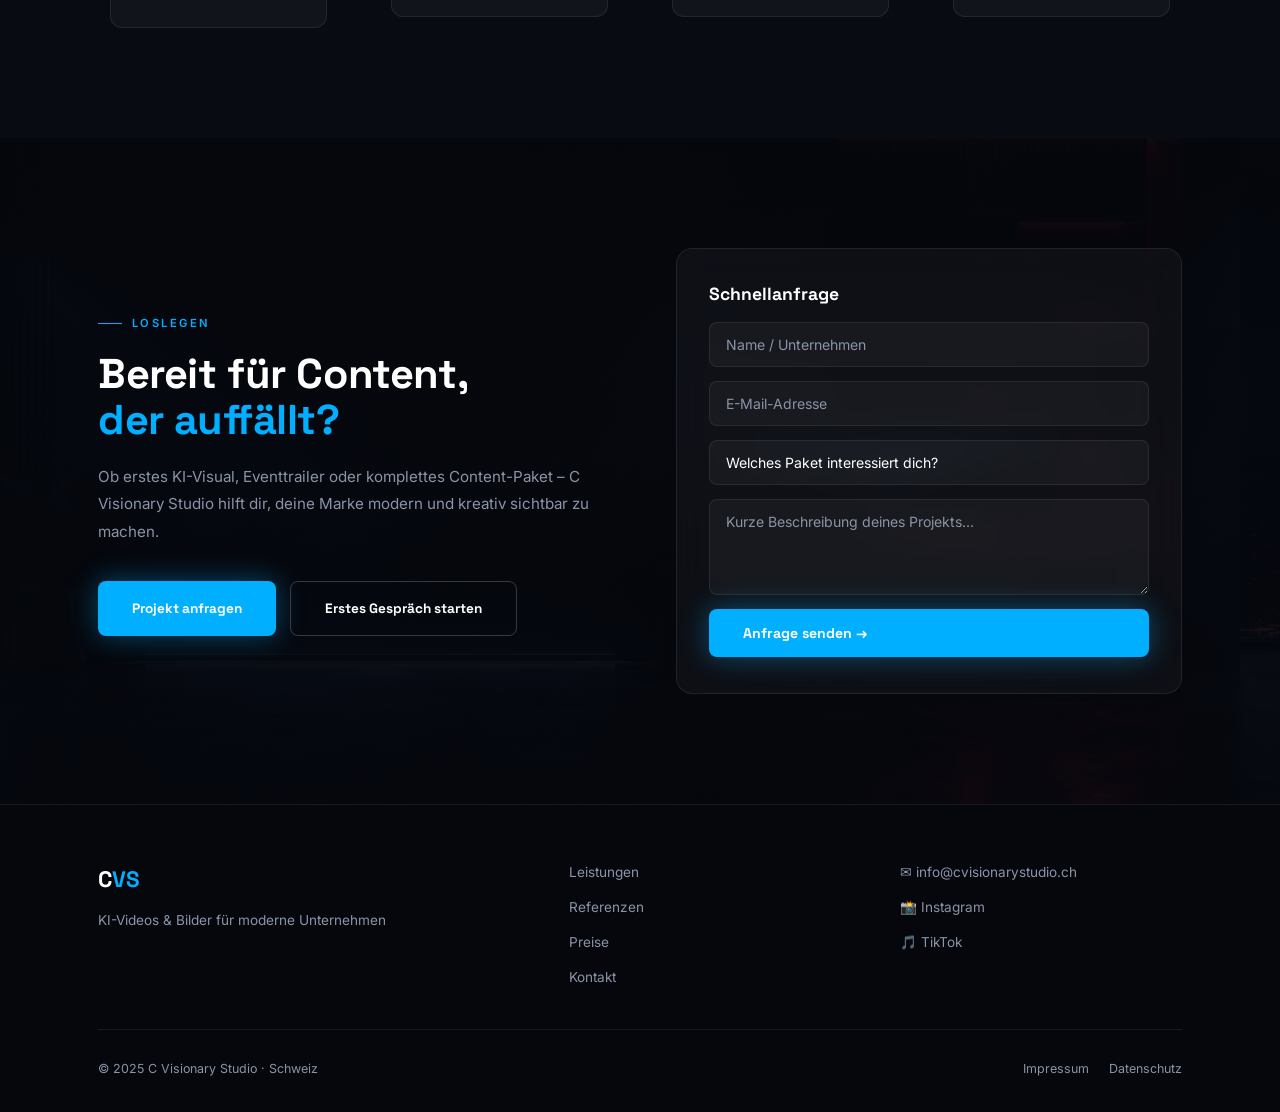
==== commit e37e1735: "fix: ResizeObserver fuer zuverlaessige Canvas-Groesse, Sterne korrekt ueber gesamte Hero-Flaeche ver" ====
--- a/index.html
+++ b/index.html
@@ -6,7 +6,7 @@
   <title>C Visionary Studio – KI-Videos & Bilder für Unternehmen</title>
   <link rel="preconnect" href="https://fonts.googleapis.com" />
   <link href="https://fonts.googleapis.com/css2?family=Space+Grotesk:wght@400;500;600;700&family=Inter:wght@300;400;500;600&display=swap" rel="stylesheet" />
-  <link rel="stylesheet" href="style.css?v=4" />
+  <link rel="stylesheet" href="style.css?v=5" />
 </head>
 <body>
 
@@ -478,6 +478,6 @@
     </div>
   </footer>
 
-  <script src="app.js?v=4"></script>
+  <script src="app.js?v=5"></script>
 </body>
 </html>
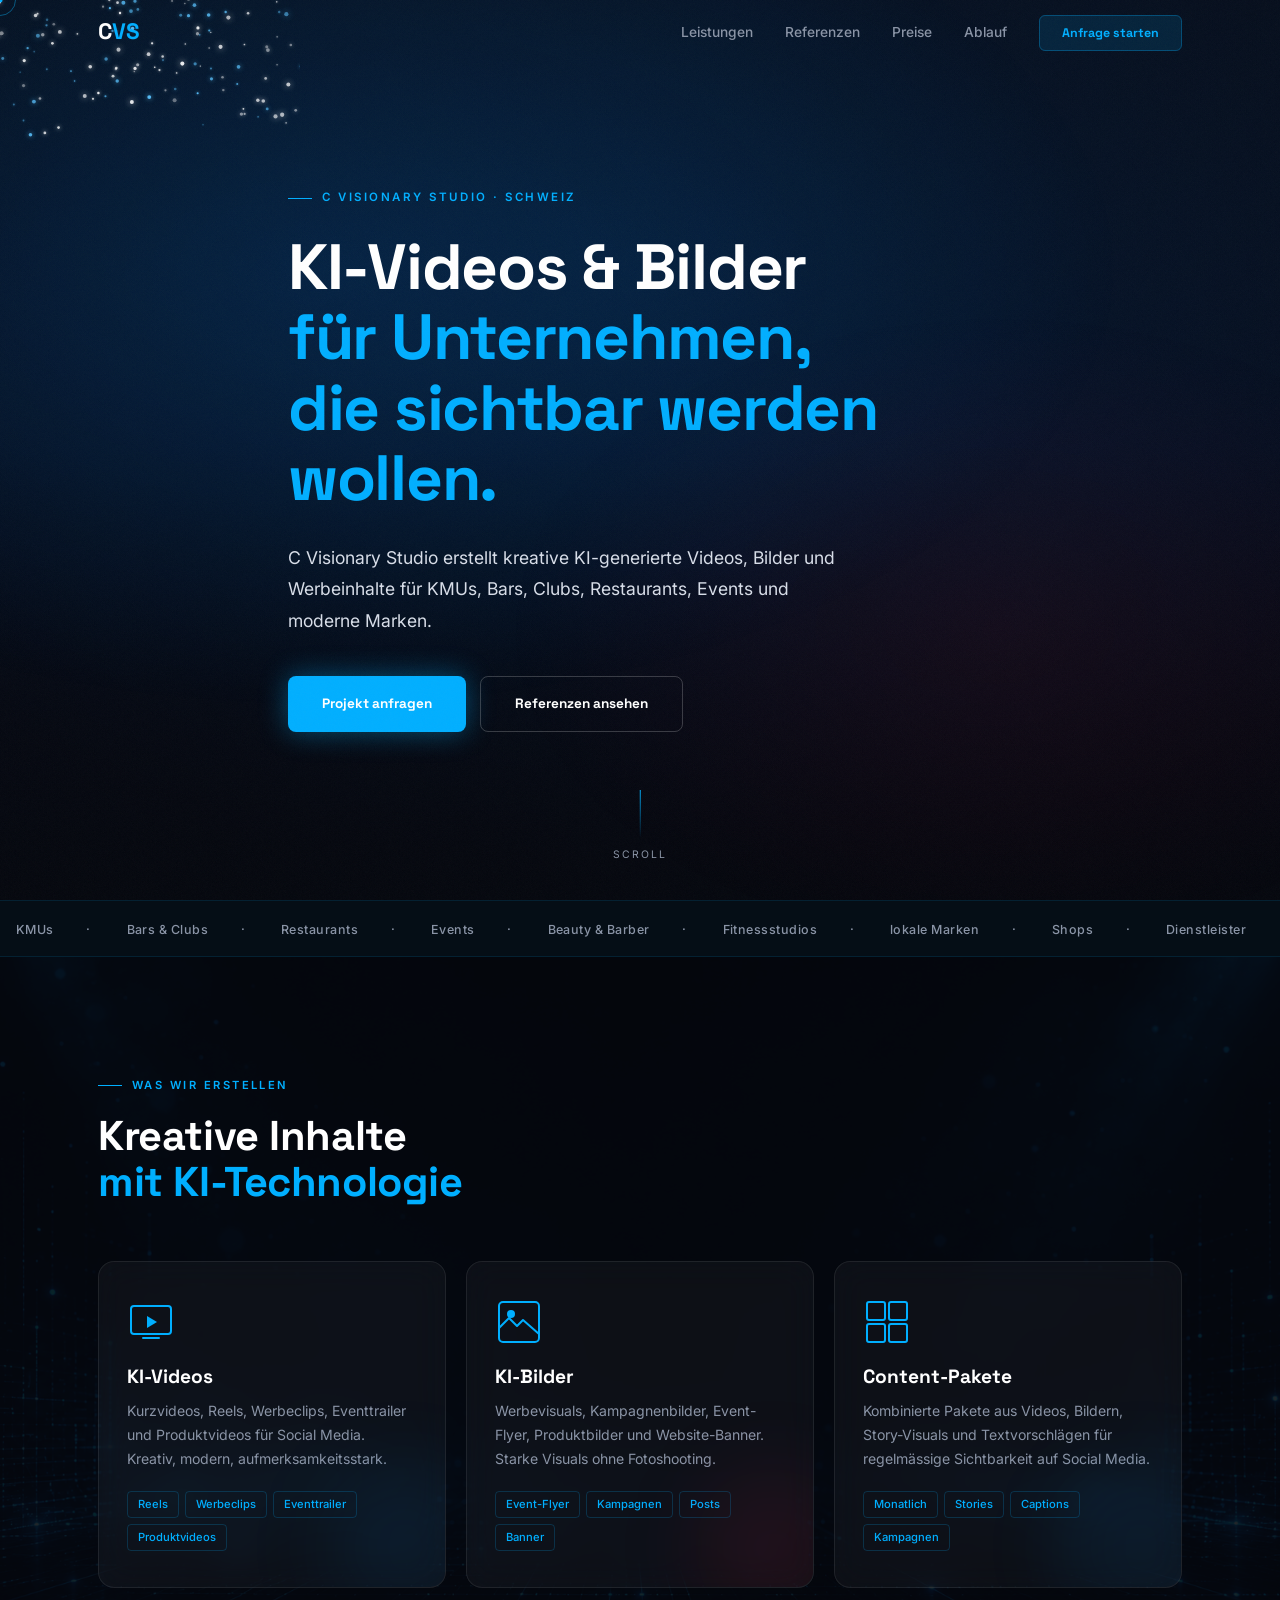
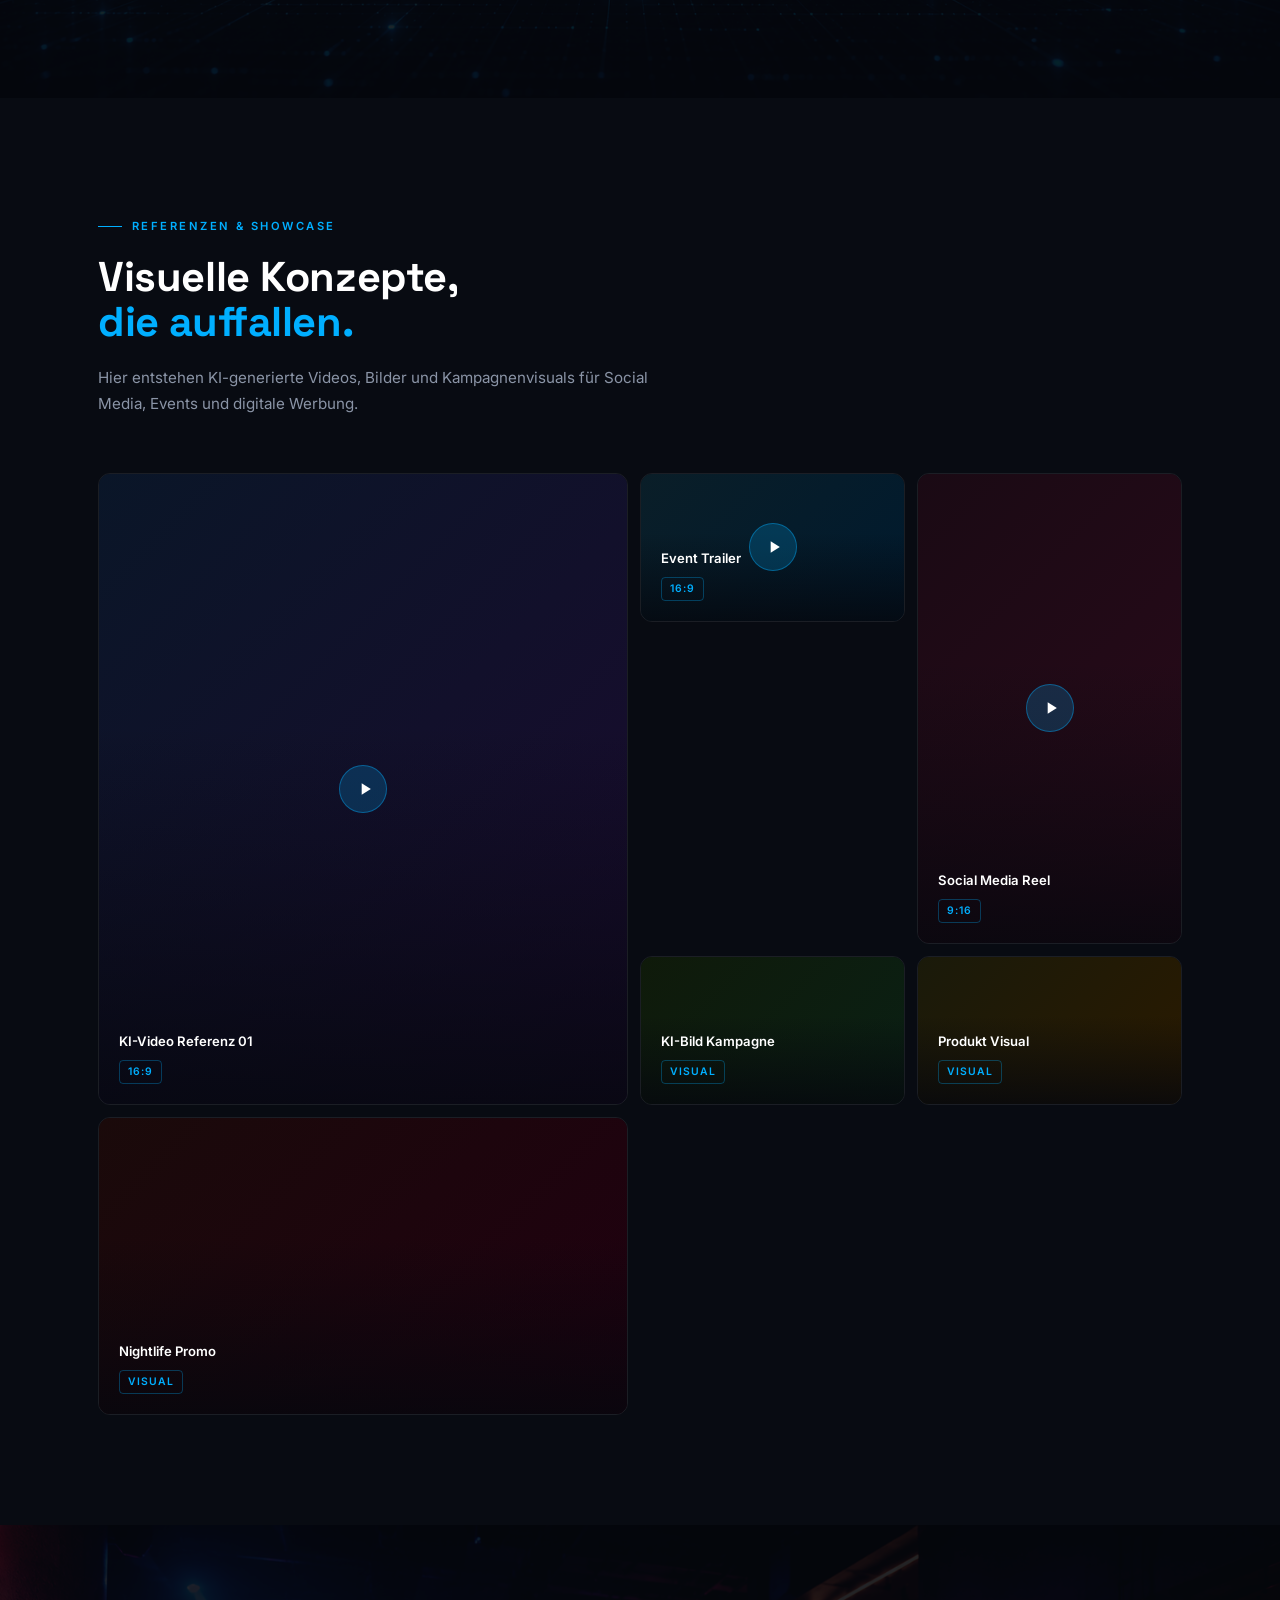
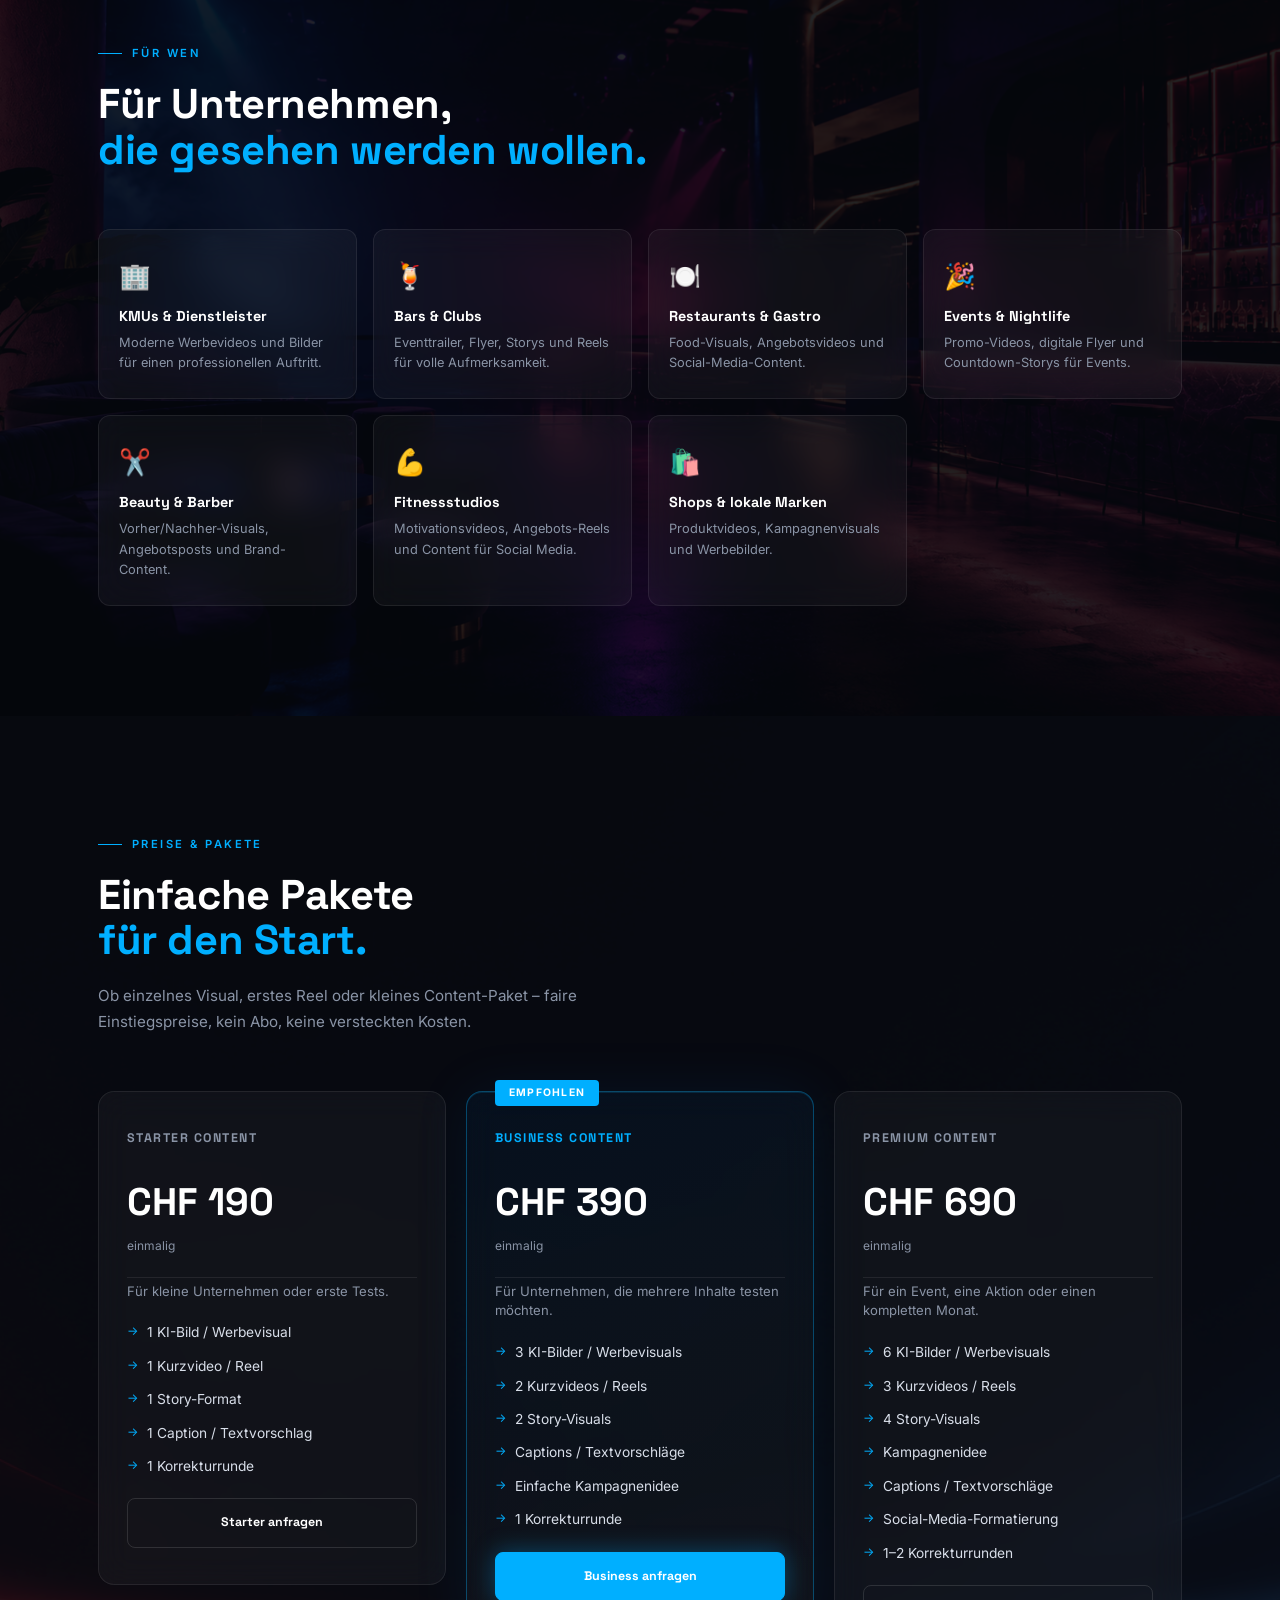
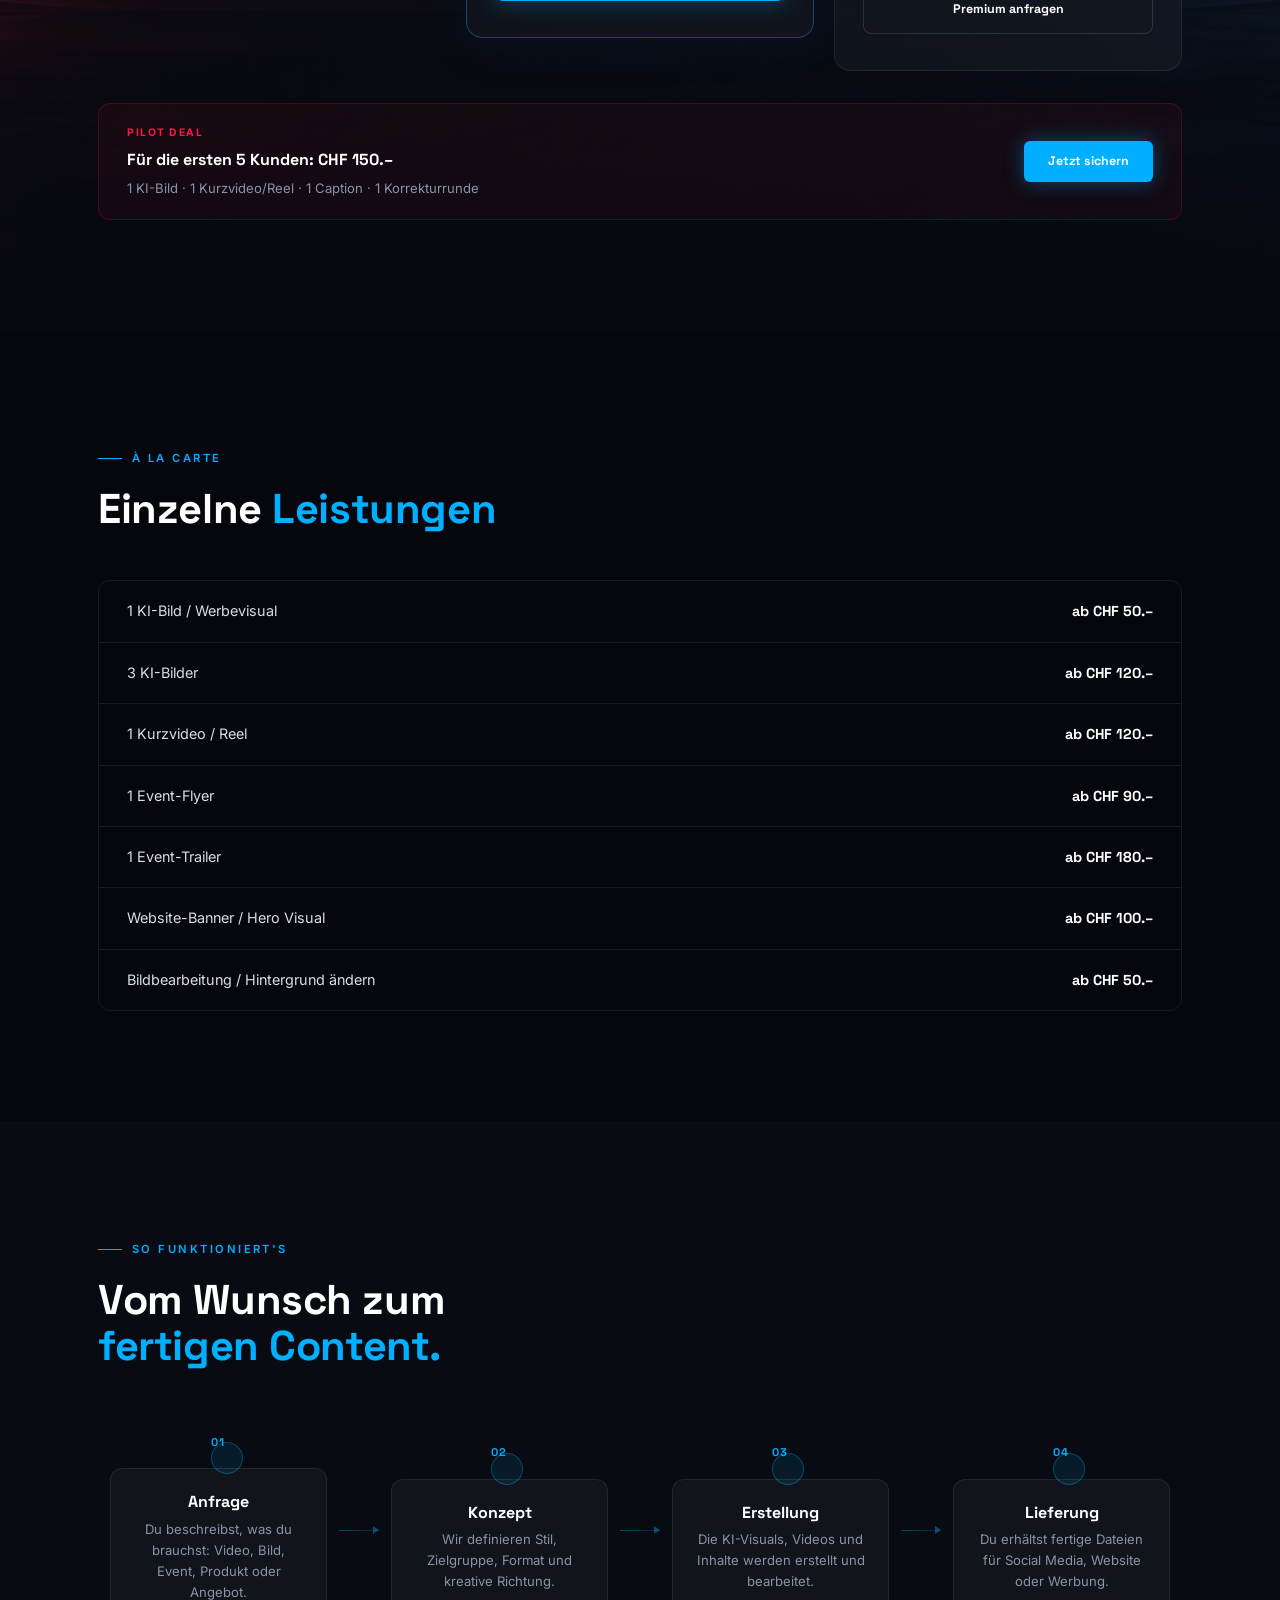
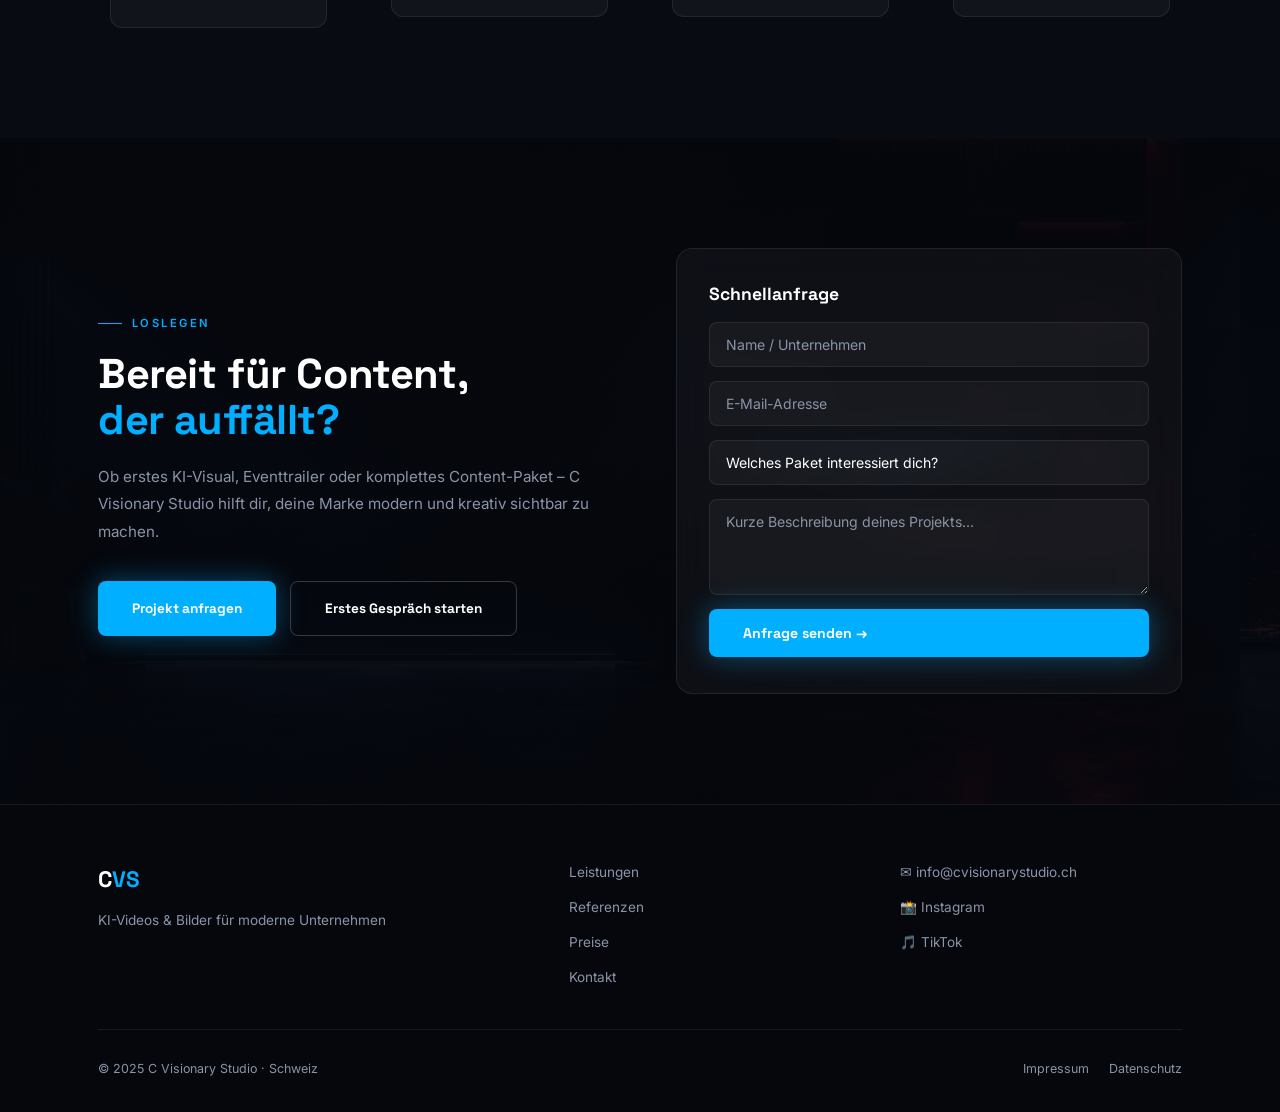
==== commit f84db991: "fix: Canvas-Groesse pro Frame synchronisieren statt zeitbasiert - eliminiert Stern-Clustering endgue" ====
--- a/index.html
+++ b/index.html
@@ -6,7 +6,7 @@
   <title>C Visionary Studio – KI-Videos & Bilder für Unternehmen</title>
   <link rel="preconnect" href="https://fonts.googleapis.com" />
   <link href="https://fonts.googleapis.com/css2?family=Space+Grotesk:wght@400;500;600;700&family=Inter:wght@300;400;500;600&display=swap" rel="stylesheet" />
-  <link rel="stylesheet" href="style.css?v=5" />
+  <link rel="stylesheet" href="style.css?v=6" />
 </head>
 <body>
 
@@ -478,6 +478,6 @@
     </div>
   </footer>
 
-  <script src="app.js?v=5"></script>
+  <script src="app.js?v=6"></script>
 </body>
 </html>
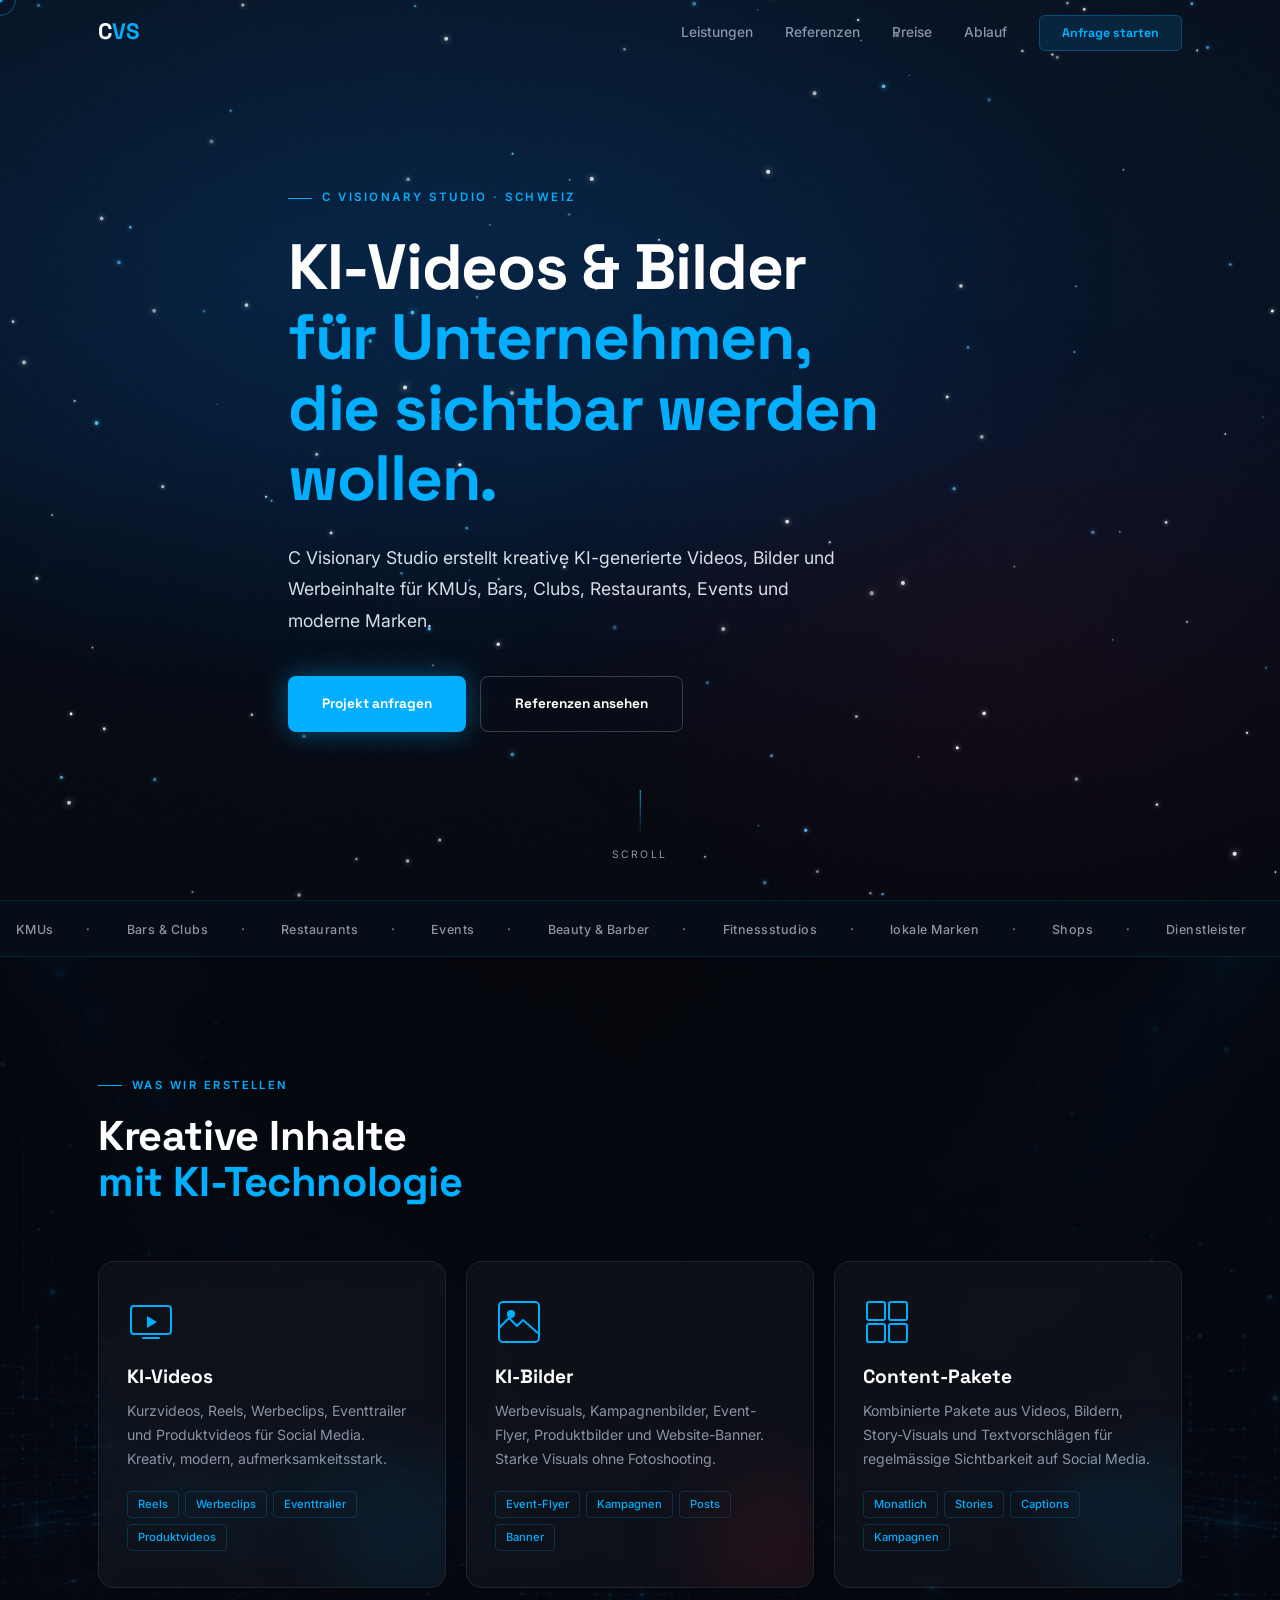
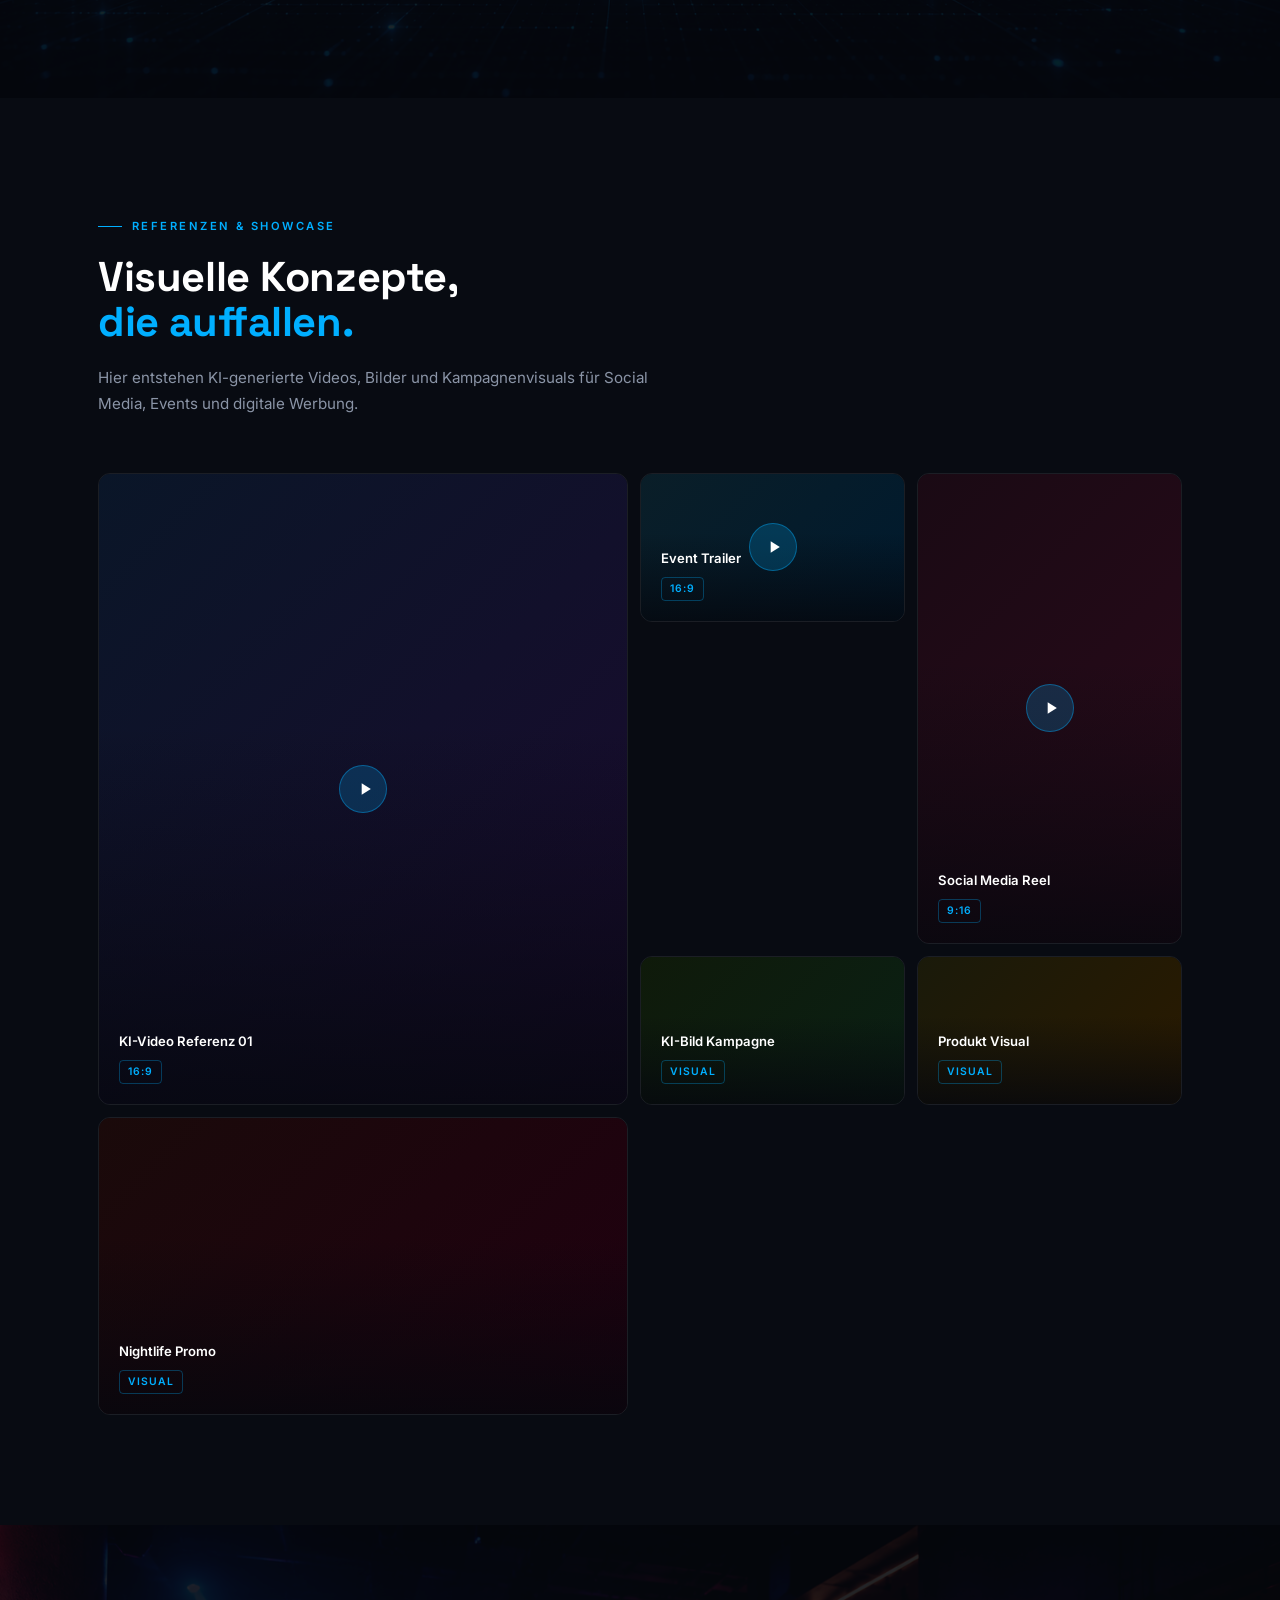
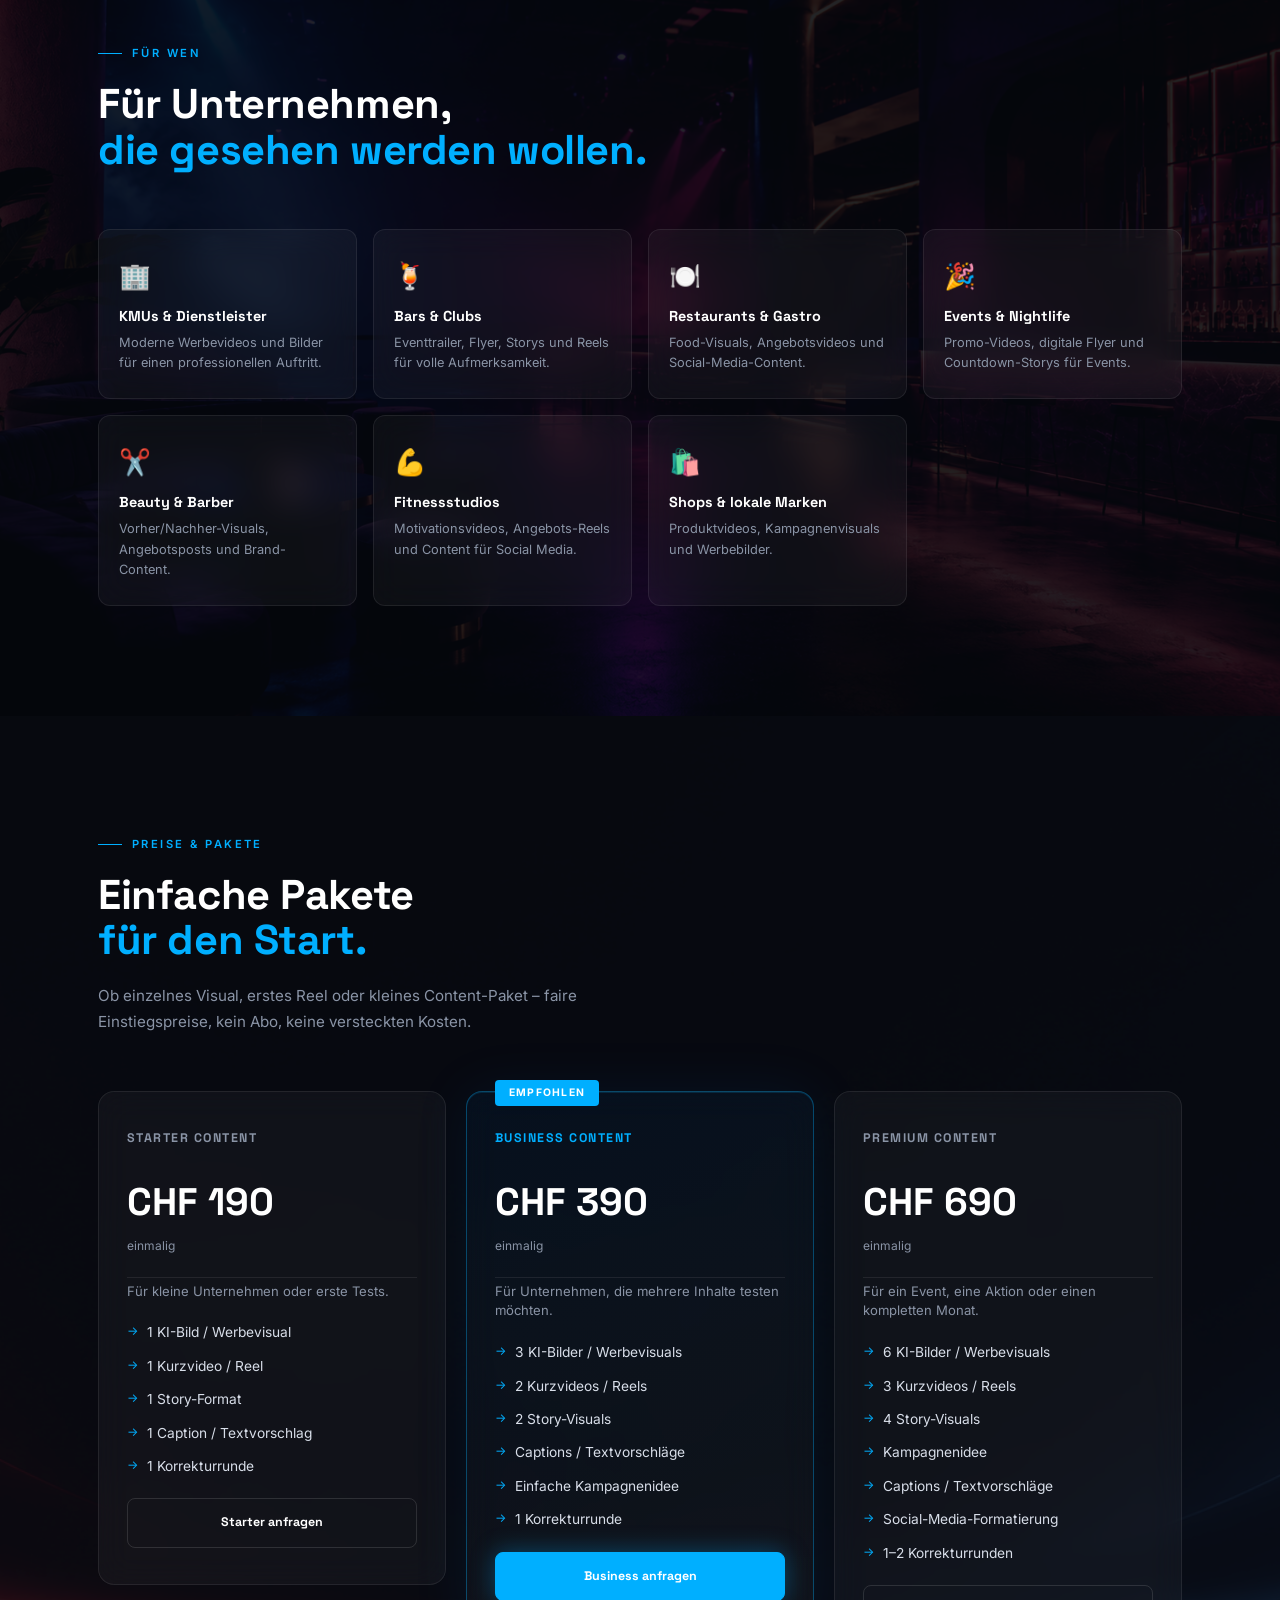
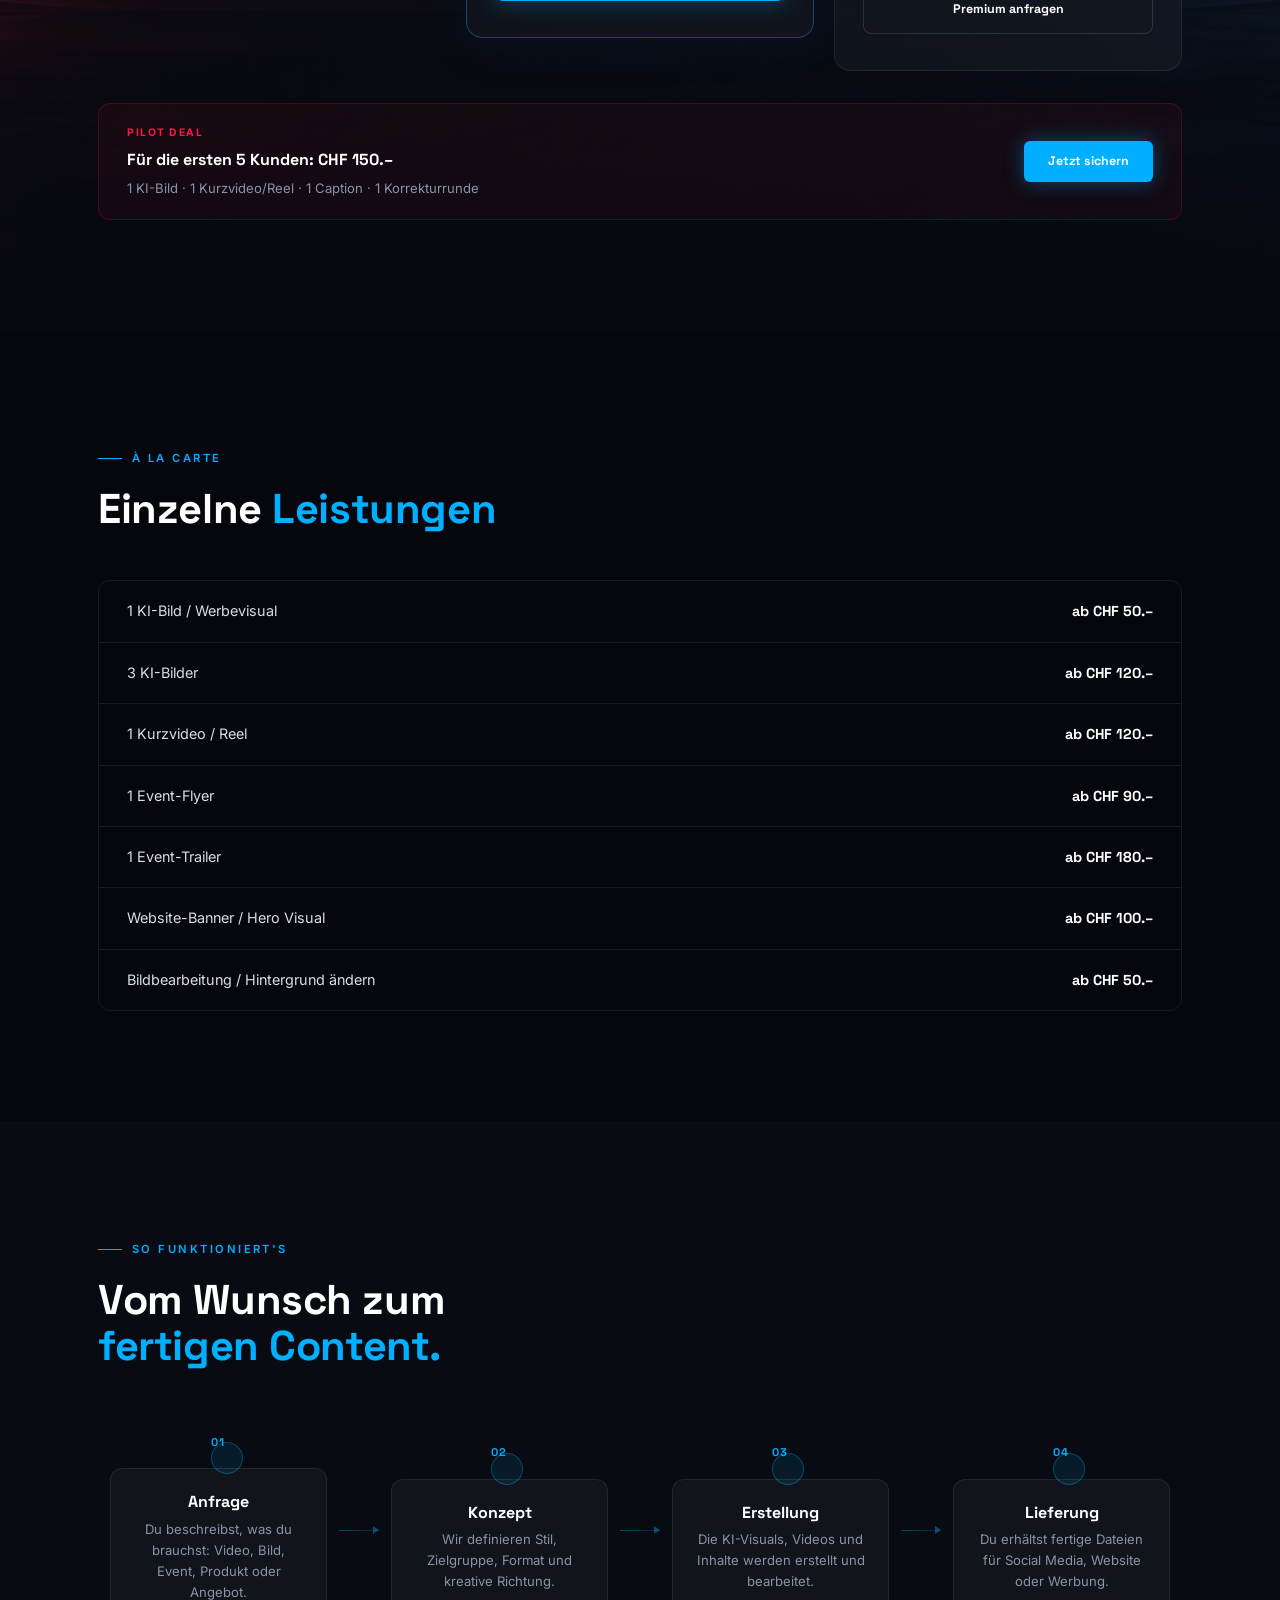
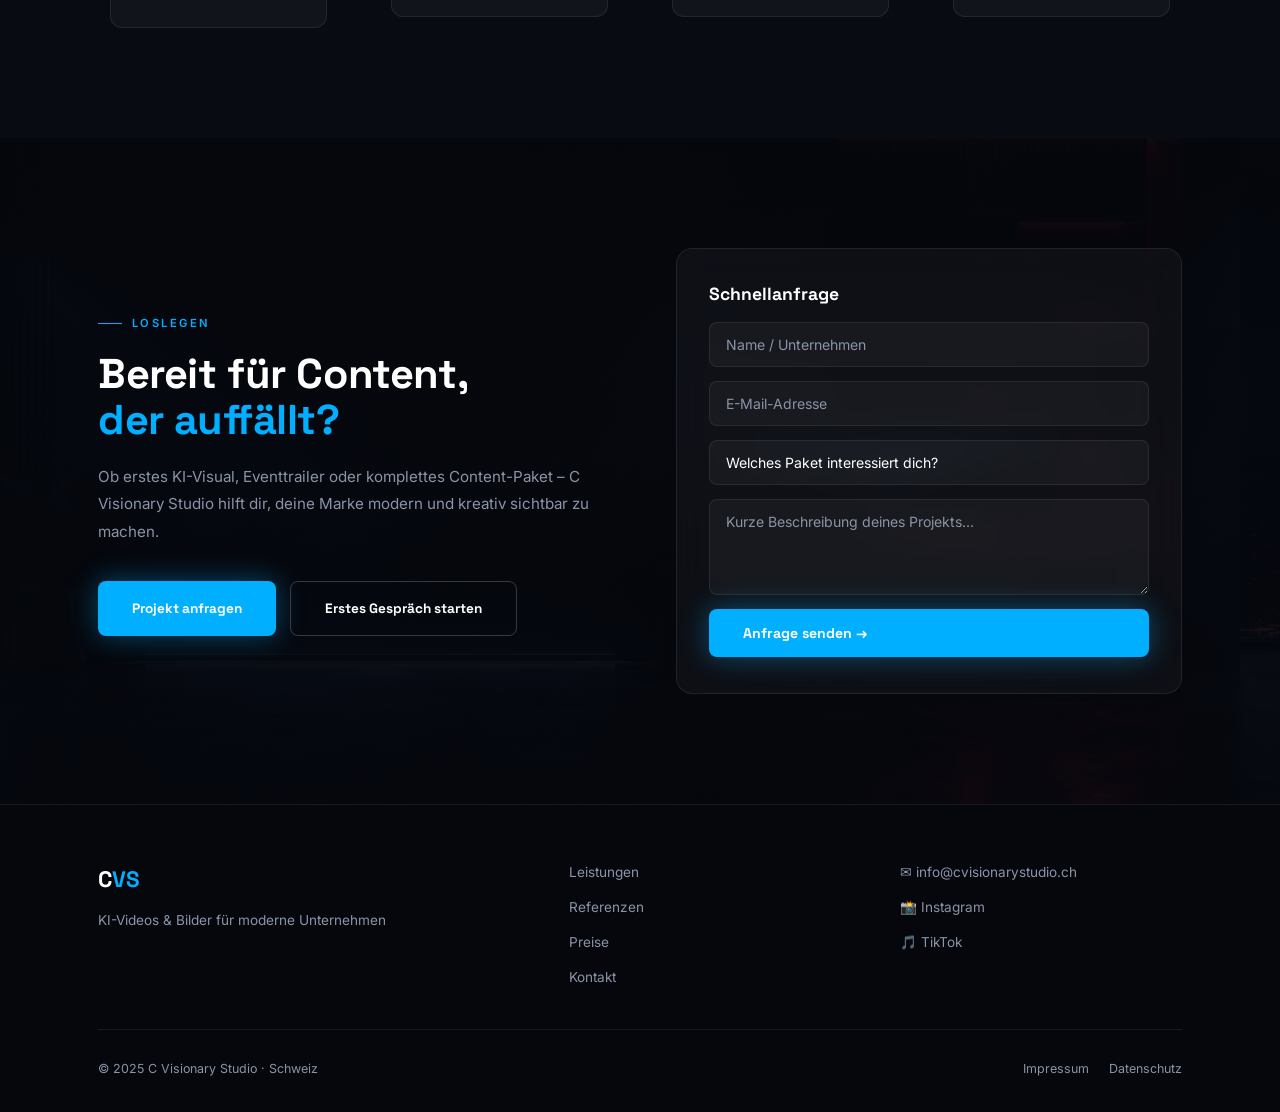
==== commit ede4e77e: "fix: Canvas explizit auf 100% Breite/Hoehe gesetzt - behebt Replaced-Element-Verhalten, Sterne fuell" ====
--- a/index.html
+++ b/index.html
@@ -6,7 +6,7 @@
   <title>C Visionary Studio – KI-Videos & Bilder für Unternehmen</title>
   <link rel="preconnect" href="https://fonts.googleapis.com" />
   <link href="https://fonts.googleapis.com/css2?family=Space+Grotesk:wght@400;500;600;700&family=Inter:wght@300;400;500;600&display=swap" rel="stylesheet" />
-  <link rel="stylesheet" href="style.css?v=6" />
+  <link rel="stylesheet" href="style.css?v=7" />
 </head>
 <body>
 
@@ -478,6 +478,6 @@
     </div>
   </footer>
 
-  <script src="app.js?v=6"></script>
+  <script src="app.js?v=7"></script>
 </body>
 </html>
--- a/style.css
+++ b/style.css
@@ -257,7 +257,12 @@
 }
 
 /* Particles */
-.particles { position: absolute; inset: 0; z-index: 1; pointer-events: none; }
+.particles {
+  position: absolute; inset: 0;
+  width: 100%; height: 100%;
+  display: block;
+  z-index: 1; pointer-events: none;
+}
 
 .hero-content { position: relative; z-index: 2; max-width: 760px; }
 
